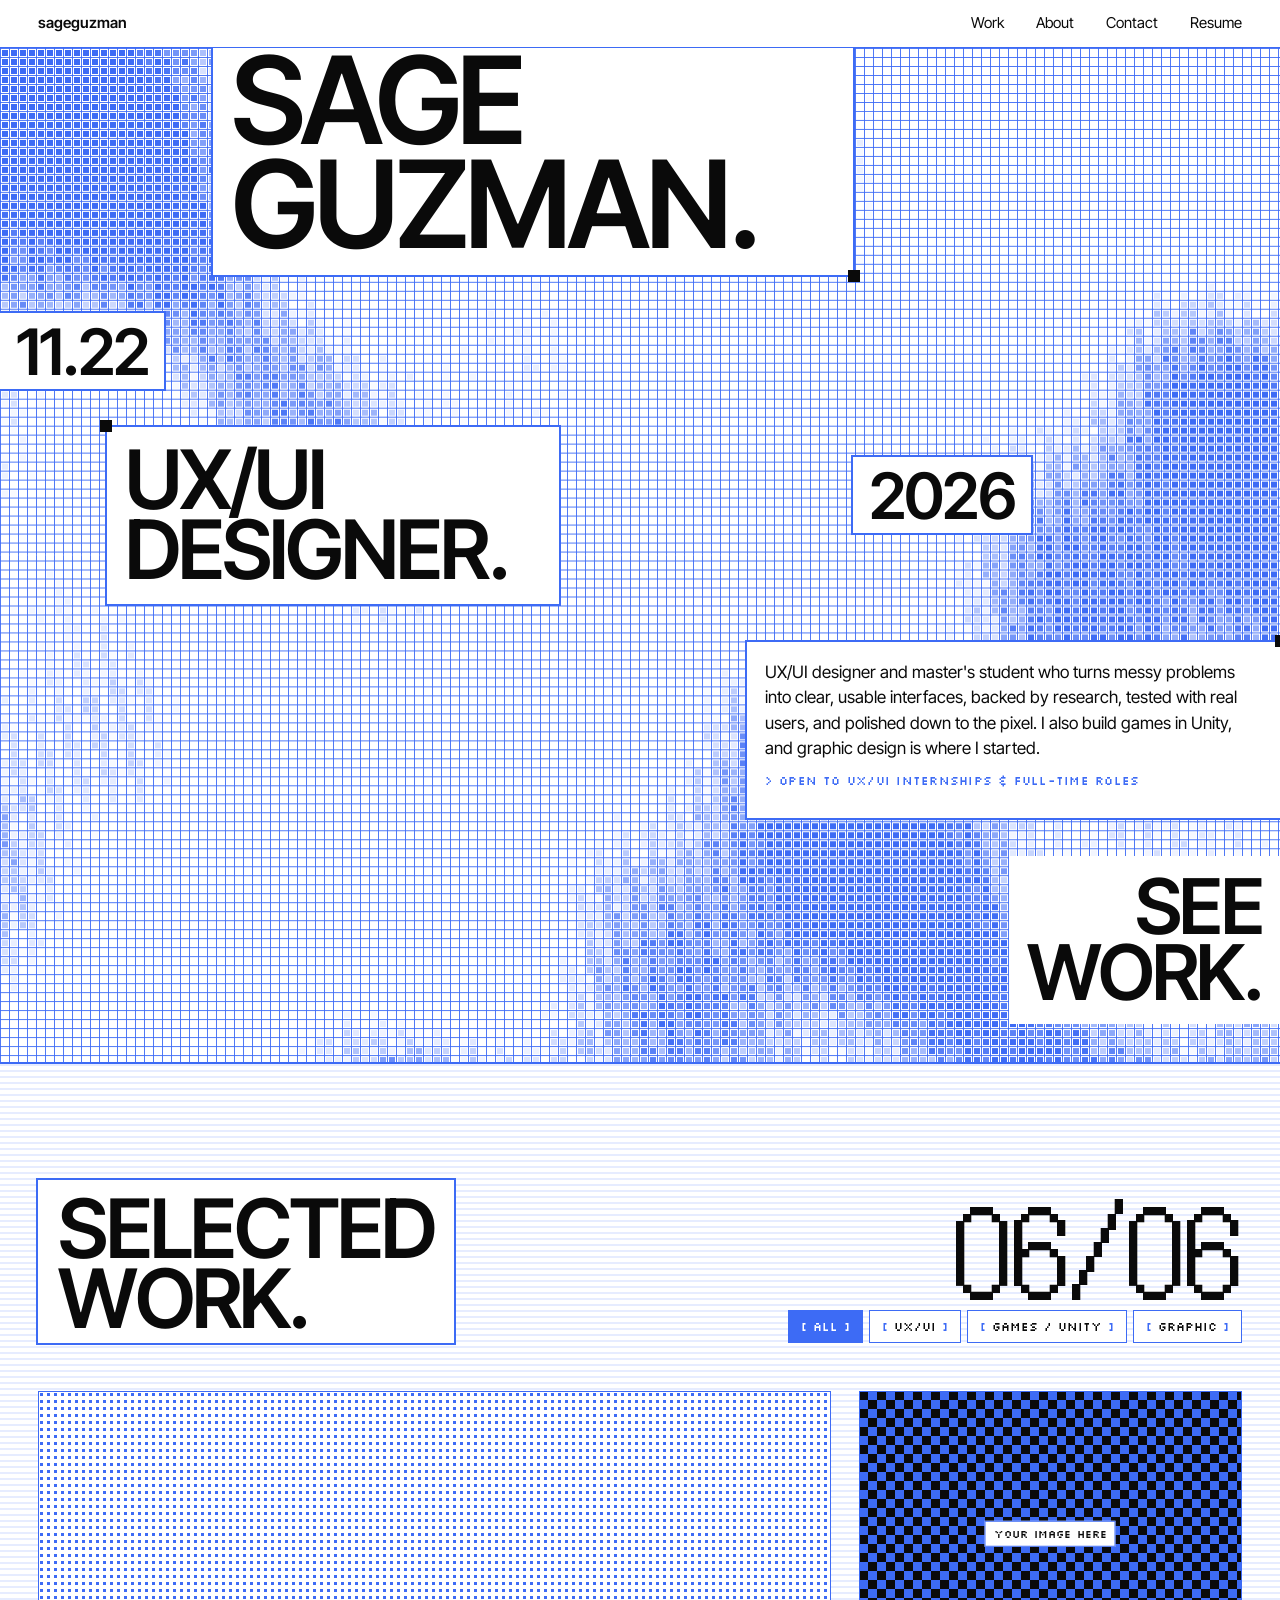
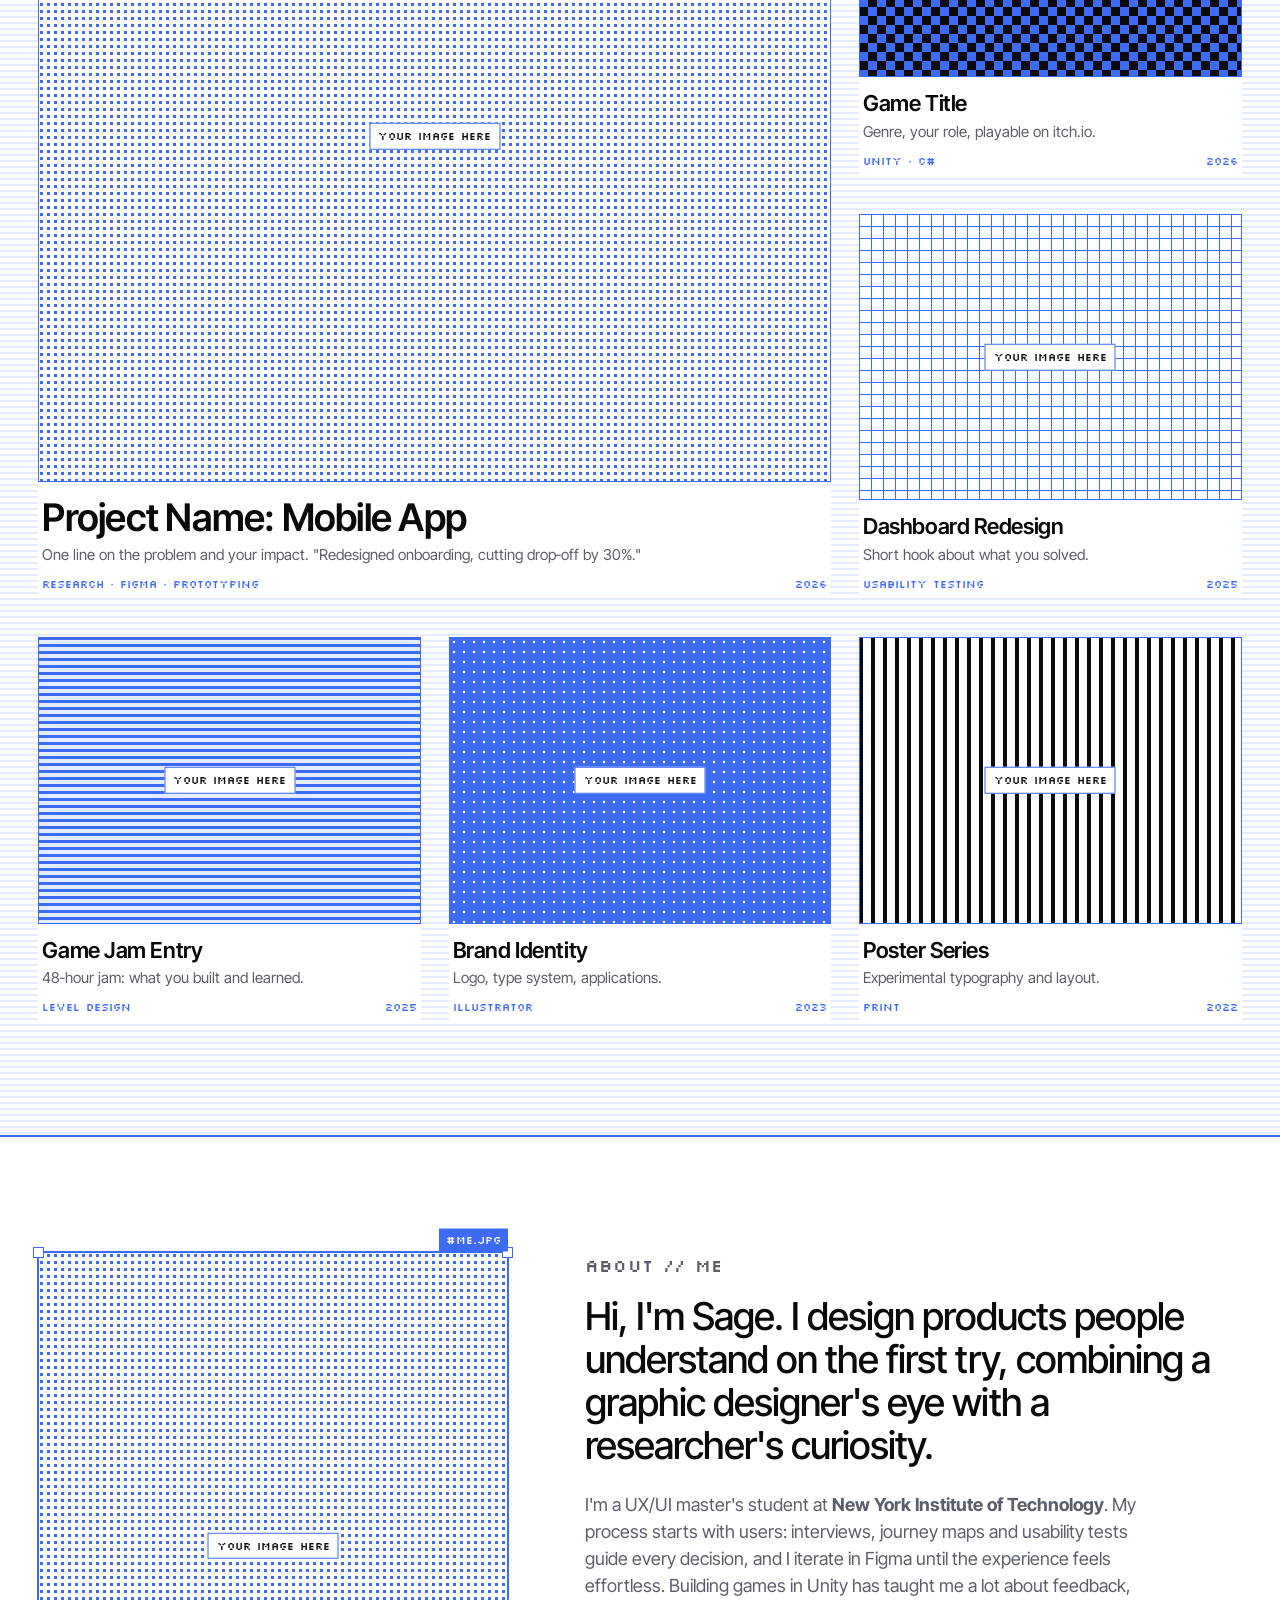
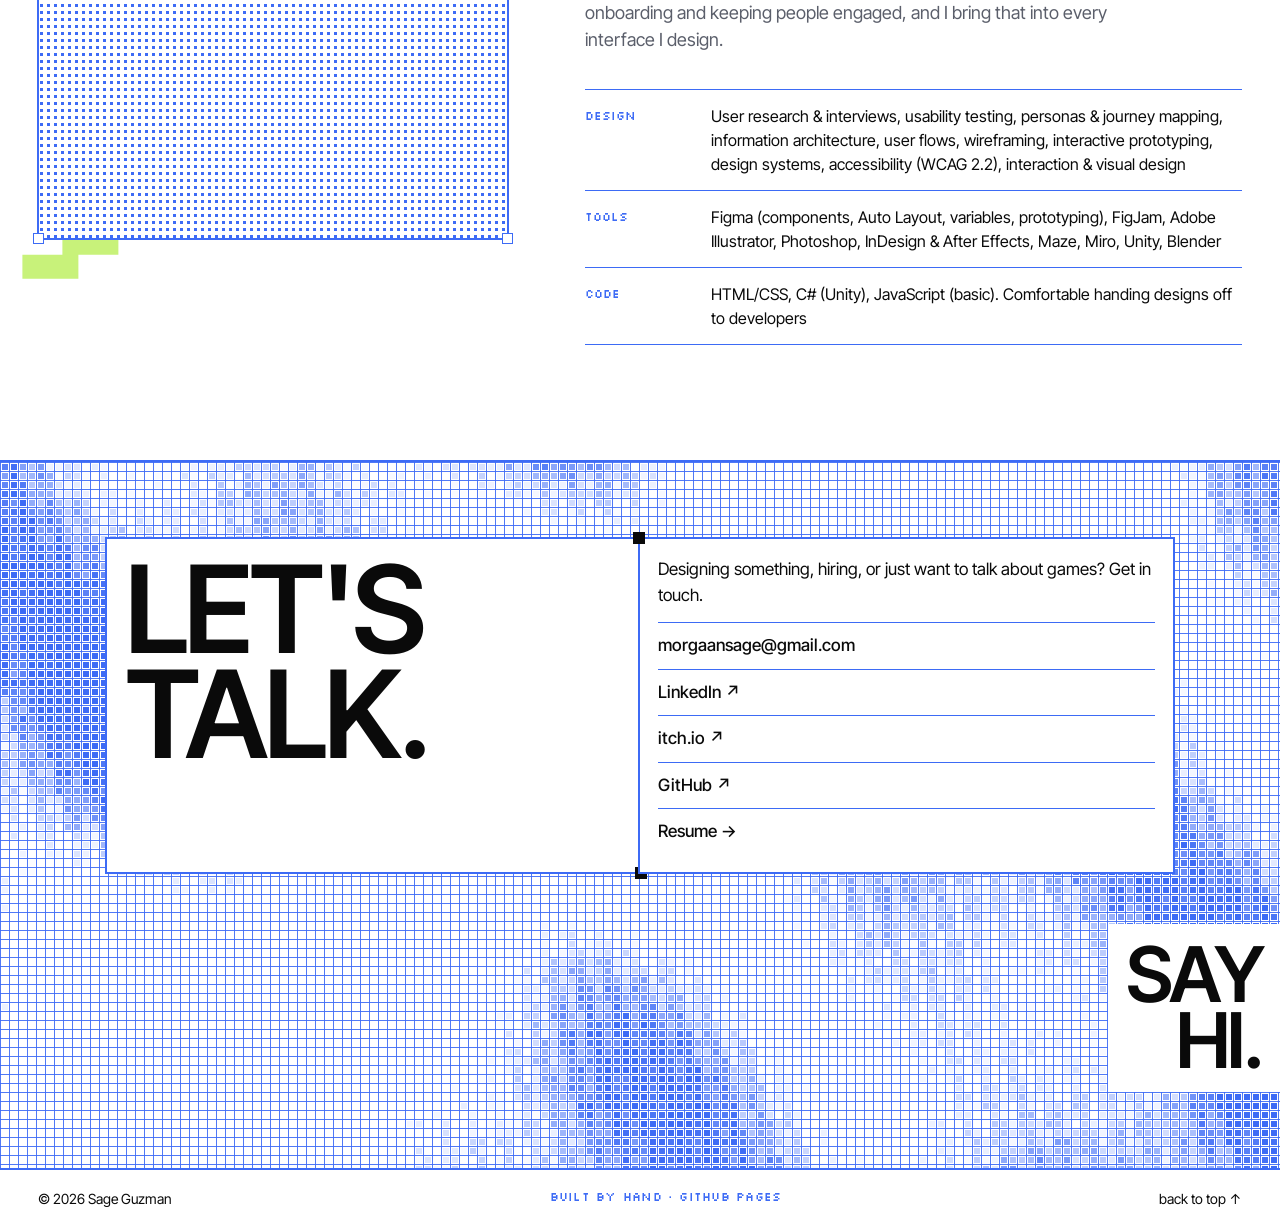
==== index.html @ b992dea1 "Update index.html" ====
<!DOCTYPE html>
<html lang="en">
<head>
  <meta charset="UTF-8" />
  <meta name="viewport" content="width=device-width, initial-scale=1.0" />
  <title>Sage Guzman — UX/UI Designer</title>
  <meta name="description" content="Portfolio of Sage Guzman, UX/UI designer: case studies, Unity games, and graphic design." />
  <link rel="preconnect" href="https://fonts.googleapis.com" />
  <link rel="preconnect" href="https://fonts.gstatic.com" crossorigin />
  <link href="https://fonts.googleapis.com/css2?family=Inter+Tight:wght@400;500;600;700&family=Silkscreen&family=DotGothic16&display=swap" rel="stylesheet" />
  <link rel="stylesheet" href="css/style.css" />
</head>
<body>
  <a class="skip" href="#work">Skip to work</a>

  <!-- ========== HEADER ========== -->
  <header class="top">
    <a class="top__name" href="#">sageguzman</a>
    <nav class="top__nav" aria-label="Main">
      <a href="#work">Work</a>
      <a href="#about">About</a>
      <a href="#contact">Contact</a>
      <a href="resume.html">Resume</a>
    </nav>
  </header>

  <main>
    <!-- ========== HERO: pixel field with cut-out blocks ========== -->
    <section class="hero field" data-field aria-label="Introduction">
      <span class="stairs" aria-hidden="true"></span>
      <div class="block block--name corner-br">
        <h1 class="giant">SAGE<br />GUZMAN.</h1>
      </div>

      <p class="block block--label">11.22</p>

      <div class="block block--role corner-tl">
        <p class="giant giant--sm">UX/UI<br />DESIGNER.</p>
      </div>

      <p class="block block--year">2026</p>

      <div class="block block--intro corner-tr">
        <p>UX/UI designer and master's student who turns messy problems into clear, usable interfaces, backed by research, tested with real users, and polished down to the pixel. I also build games in Unity, and graphic design is where I started.</p>
        <p class="pixel tick">&gt; open to UX/UI internships &amp; full-time roles</p>
      </div>

      <a class="block block--cta" href="#work">SEE<br />WORK.</a>
    </section>

    <!-- ========== WORK ========== -->
    <section id="work" class="work scan">
      <span class="stairs" aria-hidden="true"></span>
      <div class="wrap">
        <div class="head">
          <h2 class="giant giant--sm">SELECTED<br />WORK.</h2>
          <div class="head__side">
            <p class="pixel-num" aria-live="polite"><span id="count">06</span><span class="pixel-num__total" id="total">/06</span></p>
            <div class="filters" role="toolbar" aria-label="Filter projects">
              <button class="filter is-active" data-filter="all" aria-pressed="true">All</button>
              <button class="filter" data-filter="ux" aria-pressed="false">UX/UI</button>
              <button class="filter" data-filter="games" aria-pressed="false">Games / Unity</button>
              <button class="filter" data-filter="graphic" aria-pressed="false">Graphic</button>
            </div>
          </div>
        </div>

        <ul class="grid" id="grid">
          <!-- ===== COPY ONE <li> PER PROJECT =====
               data-cat: ux | games | graphic
               To use your image, replace the <div class="ph ..."> with:
               <img src="assets/your-image.jpg" alt="Short description">
          -->
          <li class="card card--big" data-cat="ux">
            <a href="projects/case-study.html">
              <div class="sel"><span class="sel__tag">#UX.01</span><div class="ph ph--dither"></div></div>
              <div class="card__txt">
                <h3>Project Name: Mobile App</h3>
                <p>One line on the problem and your impact. "Redesigned onboarding, cutting drop‑off by 30%."</p>
                <p class="meta"><span>Research · Figma · Prototyping</span><span>2026</span></p>
              </div>
            </a>
          </li>

          <li class="card" data-cat="games">
            <a href="projects/case-study.html">
              <div class="sel"><span class="sel__tag">#GAME.02</span><div class="ph ph--checker"></div></div>
              <div class="card__txt">
                <h3>Game Title</h3>
                <p>Genre, your role, playable on itch.io.</p>
                <p class="meta"><span>Unity · C#</span><span>2026</span></p>
              </div>
            </a>
          </li>

          <li class="card" data-cat="ux">
            <a href="projects/case-study.html">
              <div class="sel"><span class="sel__tag">#UX.03</span><div class="ph ph--grid"></div></div>
              <div class="card__txt">
                <h3>Dashboard Redesign</h3>
                <p>Short hook about what you solved.</p>
                <p class="meta"><span>Usability testing</span><span>2025</span></p>
              </div>
            </a>
          </li>

          <li class="card" data-cat="games">
            <a href="projects/case-study.html">
              <div class="sel"><span class="sel__tag">#GAME.04</span><div class="ph ph--scan"></div></div>
              <div class="card__txt">
                <h3>Game Jam Entry</h3>
                <p>48‑hour jam: what you built and learned.</p>
                <p class="meta"><span>Level design</span><span>2025</span></p>
              </div>
            </a>
          </li>

          <li class="card" data-cat="graphic">
            <a href="projects/case-study.html">
              <div class="sel"><span class="sel__tag">#GFX.05</span><div class="ph ph--dots"></div></div>
              <div class="card__txt">
                <h3>Brand Identity</h3>
                <p>Logo, type system, applications.</p>
                <p class="meta"><span>Illustrator</span><span>2023</span></p>
              </div>
            </a>
          </li>

          <li class="card" data-cat="graphic">
            <a href="projects/case-study.html">
              <div class="sel"><span class="sel__tag">#GFX.06</span><div class="ph ph--stripes"></div></div>
              <div class="card__txt">
                <h3>Poster Series</h3>
                <p>Experimental typography and layout.</p>
                <p class="meta"><span>Print</span><span>2022</span></p>
              </div>
            </a>
          </li>
        </ul>
      </div>
    </section>

    <!-- ========== ABOUT ========== -->
    <section id="about" class="about">
      <div class="wrap about__grid">
        <div class="about__photo">
          <div class="sel sel--on"><span class="sel__tag">#ME.jpg</span>
            <!-- Replace with: <img src="assets/me.jpg" alt="Sage Guzman"> -->
            <div class="ph ph--dither ph--tall"></div>
          </div>
          <span class="stairs" aria-hidden="true"></span>
        </div>

        <div class="about__txt">
          <p class="pixel tick">ABOUT // ME</p>
          <h2 class="lead">Hi, I'm Sage. I design products people understand on the first try, combining a graphic designer's eye with a researcher's curiosity.</h2>
          <p>I'm a UX/UI master's student at <strong>New York Institute of Technology</strong>. My process starts with users: interviews, journey maps and usability tests guide every decision, and I iterate in Figma until the experience feels effortless. Building games in Unity has taught me a lot about feedback, onboarding and keeping people engaged, and I bring that into every interface I design.</p>

          <dl class="skills">
            <div><dt>Design</dt><dd>User research &amp; interviews, usability testing, personas &amp; journey mapping, information architecture, user flows, wireframing, interactive prototyping, design systems, accessibility (WCAG 2.2), interaction &amp; visual design</dd></div>
            <div><dt>Tools</dt><dd>Figma (components, Auto Layout, variables, prototyping), FigJam, Adobe Illustrator, Photoshop, InDesign &amp; After Effects, Maze, Miro, Unity, Blender</dd></div>
            <div><dt>Code</dt><dd>HTML/CSS, C# (Unity), JavaScript (basic). Comfortable handing designs off to developers</dd></div>
          </dl>
        </div>
      </div>
    </section>

    <!-- ========== CONTACT ========== -->
    <section id="contact" class="contact field" data-field>
      <span class="stairs stairs--flipdown" aria-hidden="true"></span>
      <div class="block block--contact corner-br">
        <h2 class="giant">LET'S<br />TALK.</h2>
      </div>
      <div class="block block--links corner-tl">
        <p>Designing something, hiring, or just want to talk about games? Get in touch.</p>
        <ul>
          <li><a href="mailto:morgaansage@gmail.com">morgaansage@gmail.com</a></li>
          <li><a href="https://www.linkedin.com/in/morgan-sage-guzman" target="_blank" rel="noopener">LinkedIn ↗</a></li>
          <li><a href="https://sguzma08-bit.itch.io/" target="_blank" rel="noopener">itch.io ↗</a></li>
          <li><a href="https://github.com/morgaansage-hub/morgaansage.github.io-" target="_blank" rel="noopener">GitHub ↗</a></li>
          <li><a href="resume.html">Resume →</a></li>
        </ul>
      </div>
      <p class="block block--even" aria-hidden="true">SAY<br />HI.</p>
    </section>
  </main>

  <footer class="foot">
    <span>© 2026 Sage Guzman</span>
    <span class="pixel">built by hand · github pages</span>
    <a href="#">back to top ↑</a>
  </footer>

  <script src="js/main.js"></script>
</body>
</html>
---- css/style.css ----
/* =========================================================
   Portfolio — Swiss grid × pixel-tech
   Change colors here to re-theme everything.
   ========================================================= */
:root {
  --blue: #3d6bf5;        /* main accent (grid, tags) */
  --blue-soft: #e6ecff;   /* scanline tint */
  --lime: #c8f27a;        /* tiny pop accent; set to var(--blue) to remove */
  --ink: #0a0a0a;
  --paper: #ffffff;
  --muted: #5b5f6b;

  --sans: "Inter Tight", "Helvetica Neue", Arial, sans-serif;
  --pixel: "Silkscreen", monospace;
  --dot: "DotGothic16", monospace;

  --pad: clamp(16px, 3vw, 40px);
}

* { box-sizing: border-box; }
html { scroll-behavior: smooth; }
body { margin: 0; font-family: var(--sans); color: var(--ink); background: var(--paper); line-height: 1.5; }
img { display: block; width: 100%; height: 100%; object-fit: cover; }
a { color: inherit; }
.skip { position: absolute; left: -999px; }
.skip:focus { left: 12px; top: 12px; z-index: 99; background: #fff; padding: 8px; }
:focus-visible { outline: 3px solid var(--blue); outline-offset: 3px; }
.wrap { max-width: 1320px; margin: 0 auto; padding: 0 var(--pad); }
.pixel { font-family: var(--pixel); font-size: 12px; letter-spacing: .02em; color: var(--blue); }

/* ---------- Big type ---------- */
.giant {
  margin: 0;
  font-weight: 600;
  font-size: clamp(56px, 9.5vw, 148px);
  line-height: .86;
  letter-spacing: -.035em;
}
.giant--sm { font-size: clamp(44px, 6.4vw, 100px); }

/* ---------- Header ---------- */
.top {
  position: sticky; top: 0; z-index: 50;
  display: flex; justify-content: space-between; align-items: center;
  padding: 12px var(--pad);
  background: rgba(255,255,255,.92); backdrop-filter: blur(6px);
  border-bottom: 1px solid var(--blue);
  font-size: 15px;
}
.top__name { text-decoration: none; font-weight: 600; }
.top__nav { display: flex; gap: clamp(12px, 2.5vw, 32px); }
.top__nav a { text-decoration: none; }
.top__nav a:hover { color: var(--blue); }

/* =========================================================
   PIXEL FIELD (canvas drawn by js/main.js) + white blocks
   ========================================================= */
.field {
  position: relative; overflow: hidden;
  /* fallback grid if JS is off */
  background-image:
    linear-gradient(var(--blue) 1px, transparent 1px),
    linear-gradient(90deg, var(--blue) 1px, transparent 1px);
  background-size: 9px 9px;
  background-color: #fff;
}
.field > canvas { position: absolute; inset: 0; width: 100%; height: 100%; z-index: 0; }
.field.has-canvas { background-image: none; }

.block {
  position: relative; z-index: 1; margin: 0;
  background: #fff;
  outline: 2px solid var(--blue);
  padding: clamp(10px, 1.4vw, 18px);
}
/* little black squares on block corners */
.corner-br::after, .corner-tl::after, .corner-tr::after {
  content: ""; position: absolute; width: 12px; height: 12px; background: var(--ink);
}
.corner-br::after { right: -7px; bottom: -7px; }
.corner-tl::after { left: -7px; top: -7px; }
.corner-tr::after { right: -7px; top: -7px; }

/* Hero layout: 12-col grid of cut-outs */
.hero {
  min-height: calc(100vh - 48px);
  display: grid;
  grid-template-columns: repeat(12, 1fr);
  grid-template-rows: auto auto auto auto auto;
  gap: clamp(20px, 3vw, 44px) 0;
  padding: 0 0 var(--pad);
  align-content: start;
}
.block--name  { grid-column: 3 / 9;  grid-row: 1; padding-top: 0; outline-offset: 0; }
.block--label, .block--year {
  font-family: var(--sans); font-weight: 600; letter-spacing: -.03em; line-height: .9;
  font-size: clamp(40px, 5vw, 80px); padding: 10px 16px 8px; width: max-content;
}
.block--label { grid-column: 1 / 4;  grid-row: 2; align-self: end; }
.block--role  { grid-column: 2 / 8;  grid-row: 3; justify-self: start; padding-right: clamp(20px, 4vw, 60px); }
.block--year  { grid-column: 9 / 12; grid-row: 3; align-self: start; justify-self: start; margin-top: 30px; }
.block--intro { grid-column: 8 / 13; grid-row: 4; font-size: 17px; }
.block--intro p { margin: 0 0 10px; }
.block--cta {
  grid-column: 9 / 13; grid-row: 5; justify-self: end;
  font-weight: 600; font-size: clamp(44px, 6vw, 96px); line-height: .86; letter-spacing: -.035em;
  text-decoration: none; text-align: right; outline: none; background: #fff;
}
.block--cta:hover { color: var(--blue); }

/* =========================================================
   WORK (scanline background)
   ========================================================= */
.scan {
  background:
    repeating-linear-gradient(180deg, var(--blue-soft) 0 2px, #fff 2px 6px);
}
.work { padding: clamp(60px, 9vw, 120px) 0; border-top: 2px solid var(--blue); }
.head { display: flex; justify-content: space-between; align-items: flex-end; gap: 32px; margin-bottom: 48px; flex-wrap: wrap; }
.head .giant { background: #fff; padding: 14px 20px 8px; outline: 2px solid var(--blue); }
.head__side { display: flex; flex-direction: column; align-items: flex-end; gap: 16px; }
.pixel-num { font-family: var(--dot); font-size: clamp(60px, 9vw, 130px); line-height: .8; margin: 0; color: var(--ink); }

.filters { display: flex; flex-wrap: wrap; gap: 6px; justify-content: flex-end; }
.filter {
  font-family: var(--pixel); font-size: 12px; cursor: pointer;
  padding: 8px 12px; background: #fff; color: var(--ink);
  border: 1px solid var(--blue);
}
.filter::before { content: "[ "; color: var(--blue); }
.filter::after  { content: " ]"; color: var(--blue); }
.filter:hover { background: var(--blue-soft); }
.filter.is-active { background: var(--blue); color: #fff; }
.filter.is-active::before, .filter.is-active::after { color: #fff; }

/* Project grid */
.grid { list-style: none; margin: 0; padding: 0; display: grid; grid-template-columns: repeat(3, 1fr); gap: 40px 28px; }
.card a { display: block; text-decoration: none; }
.card--big { grid-column: span 2; grid-row: span 2; }
.card.is-hidden { display: none; }
.grid.is-filtered .card--big { grid-column: auto; grid-row: auto; }
.card__txt { background: #fff; padding: 14px 4px 4px; }
.card h3 { margin: 0 0 4px; font-size: 22px; font-weight: 600; letter-spacing: -.02em; line-height: 1.15; }
.card--big h3 { font-size: clamp(26px, 3vw, 38px); }
.grid.is-filtered .card--big h3 { font-size: 22px; }
.card p { margin: 0; color: var(--muted); font-size: 15px; }
.meta { display: flex; justify-content: space-between; gap: 8px; margin-top: 10px !important; font-family: var(--pixel); font-size: 11px !important; color: var(--blue) !important; }

/* ---------- Figma-style selection frame ---------- */
.sel { position: relative; aspect-ratio: 4 / 3; outline: 1px solid transparent; transition: outline-color .15s; }
.card--big .sel { aspect-ratio: auto; height: calc(100% - 0px); min-height: 420px; }
.grid.is-filtered .card--big .sel { aspect-ratio: 4/3; min-height: 0; height: auto; flex: none; }
.card--big a { height: 100%; display: flex; flex-direction: column; }
.card--big .sel { flex: 1; }
.sel > .ph, .sel > img { position: absolute; inset: 0; }
.sel::before, .sel::after, .sel > .ph::before, .sel > .ph::after {
  content: ""; position: absolute; width: 9px; height: 9px; background: #fff;
  border: 1.5px solid var(--blue); z-index: 2; opacity: 0; transition: opacity .15s;
}
.sel::before { left: -5px; top: -5px; }
.sel::after  { right: -5px; top: -5px; }
.sel > .ph::before { left: -5px; bottom: -5px; }
.sel > .ph::after  { right: -5px; bottom: -5px; }
.sel__tag {
  position: absolute; z-index: 3; right: 0; top: -1px; transform: translateY(-100%);
  font-family: var(--pixel); font-size: 11px; color: #fff; background: var(--blue);
  padding: 3px 7px; opacity: 0; transition: opacity .15s;
}
.card a:hover .sel, .card a:focus-visible .sel, .sel--on { outline-color: var(--blue); }
.card a:hover .sel::before, .card a:hover .sel::after,
.card a:hover .ph::before, .card a:hover .ph::after, .card a:hover .sel__tag,
.card a:focus-visible .sel__tag,
.sel--on::before, .sel--on::after, .sel--on .ph::before, .sel--on .ph::after, .sel--on .sel__tag { opacity: 1; }
.card a:hover h3 { color: var(--blue); }

/* ---------- Placeholders (delete once you add images) ---------- */
.ph { box-shadow: inset 0 0 0 1px var(--blue); background: var(--blue-soft); }
.ph--dither { background-color: #fff; background-image: radial-gradient(var(--blue) 1.6px, transparent 1.8px); background-size: 7px 7px; }
.ph--checker { background-color: var(--ink); background-image: conic-gradient(var(--blue) 25%, transparent 0 50%, var(--blue) 0 75%, transparent 0); background-size: 18px 18px; }
.ph--grid { background-color: #fff; background-image: linear-gradient(var(--blue) 1px, transparent 1px), linear-gradient(90deg, var(--blue) 1px, transparent 1px); background-size: 12px 12px; }
.ph--scan { background: repeating-linear-gradient(180deg, var(--blue) 0 3px, var(--blue-soft) 3px 7px); }
.ph--dots { background-color: var(--blue); background-image: radial-gradient(#fff 1.4px, transparent 1.6px); background-size: 10px 10px; }
.ph--stripes { background: repeating-linear-gradient(90deg, var(--ink) 0 4px, #fff 4px 12px); }
/* "your image here" sticker, added by main.js to every placeholder */
.sel-label {
  position: absolute; left: 50%; top: 50%; transform: translate(-50%, -50%); z-index: 1;
  font-family: var(--pixel); font-size: 11px; background: #fff; color: var(--ink);
  border: 1px solid var(--blue); padding: 4px 8px; white-space: nowrap;
}

/* =========================================================
   ABOUT
   ========================================================= */
.about { padding: clamp(60px, 9vw, 120px) 0; border-top: 2px solid var(--blue); }
.about__grid { display: grid; grid-template-columns: 5fr 7fr; gap: clamp(32px, 6vw, 96px); align-items: start; }
.about__photo { position: relative; padding: 0 0 40px 0; }
.about__photo .sel { aspect-ratio: 4 / 5; }
.stairs {
  position: absolute; left: -16px; bottom: 0; width: 160px; height: 96px; background: var(--lime);
  clip-path: polygon(0 100%, 0 75%, 25% 75%, 25% 50%, 50% 50%, 50% 25%, 75% 25%, 75% 0, 100% 0, 100% 25%, 85% 25%, 85% 50%, 60% 50%, 60% 75%, 35% 75%, 35% 100%);
  z-index: -1;
}
.about__txt .pixel { margin: 0 0 16px; }
.lead { font-size: clamp(26px, 3vw, 40px); font-weight: 500; line-height: 1.12; letter-spacing: -.025em; margin: 0 0 24px; }
.about__txt > p { font-size: 18px; max-width: 58ch; color: var(--muted); }
.skills { margin: 36px 0 0; }
.skills div { display: grid; grid-template-columns: 110px 1fr; gap: 16px; padding: 14px 0; border-top: 1px solid var(--blue); }
.skills div:last-child { border-bottom: 1px solid var(--blue); }
.skills dt { font-family: var(--pixel); font-size: 12px; color: var(--blue); padding-top: 3px; }
.skills dd { margin: 0; }

/* =========================================================
   CONTACT
   ========================================================= */
.contact {
  display: grid; grid-template-columns: repeat(12, 1fr);
  gap: clamp(24px, 4vw, 56px) 0; padding: clamp(40px, 6vw, 80px) 0;
  border-top: 2px solid var(--blue);
}
.block--contact { grid-column: 2 / 7; }
.block--links { grid-column: 7 / 12; align-self: end; font-size: 17px; }
.block--links p { margin: 0 0 14px; }
.block--links ul { list-style: none; margin: 0; padding: 0; }
.block--links a {
  display: flex; justify-content: space-between; padding: 10px 0; text-decoration: none;
  border-top: 1px solid var(--blue); font-weight: 500;
}
.block--links a:hover { color: var(--blue); padding-left: 6px; transition: padding .15s; }
.block--even {
  grid-column: 9 / 13; justify-self: end; outline: none;
  font-weight: 600; font-size: clamp(44px, 6vw, 96px); line-height: .86; letter-spacing: -.035em; text-align: right;
}

.foot {
  display: flex; justify-content: space-between; gap: 12px; flex-wrap: wrap;
  padding: 18px var(--pad); font-size: 14px; border-top: 2px solid var(--blue);
}
.foot a { text-decoration: none; }

/* =========================================================
   RESPONSIVE
   ========================================================= */
@media (max-width: 900px) {
  .grid { grid-template-columns: repeat(2, 1fr); }
  .about__grid { grid-template-columns: 1fr; }
  .about__photo { max-width: 380px; }
}
@media (max-width: 700px) {
  .hero, .contact { grid-template-columns: 1fr 1fr 1fr 1fr; grid-template-rows: none; min-height: 0; padding-bottom: 32px; }
  .block--name  { grid-column: 1 / 4; grid-row: auto; }
  .block--label { grid-column: 4 / 5; grid-row: auto; align-self: start; justify-self: end; font-size: 26px; }
  .block--role  { grid-column: 1 / 5; grid-row: auto; justify-self: end; }
  .block--year  { display: none; }
  .block--intro { grid-column: 1 / 5; grid-row: auto; margin: 0 16px; }
  .block--cta   { grid-column: 2 / 5; grid-row: auto; }
  .block--contact { grid-column: 1 / 4; }
  .block--links { grid-column: 1 / 5; margin: 0 16px; }
  .block--even { grid-column: 2 / 5; }
  .grid { grid-template-columns: 1fr; }
  .card--big { grid-column: auto; grid-row: auto; }
  .card--big .sel { min-height: 0; aspect-ratio: 4/3; height: auto; flex: none; }
  .head__side { align-items: flex-start; }
  .filters { justify-content: flex-start; }
}
@media (prefers-reduced-motion: reduce) {
  *, *::before, *::after { transition: none !important; animation: none !important; }
  html { scroll-behavior: auto; }
}

/* =========================================================
   CASE STUDY PAGE
   ========================================================= */
.cs-hero { display: grid; grid-template-columns: repeat(12, 1fr); gap: 32px 0; padding: 0 0 48px; border-bottom: 2px solid var(--blue); }
.cs-hero .block--back { grid-column: 1 / 4; justify-self: start; font-family: var(--pixel); font-size: 12px; text-decoration: none; margin-top: 24px; margin-left: var(--pad); }
.cs-hero .block--title { grid-column: 2 / 10; }
.cs-hero .block--sum { grid-column: 6 / 13; font-size: 19px; }
.cs-hero .block--sum p { margin: 0 0 18px; }
.facts { display: grid; grid-template-columns: repeat(4, 1fr); gap: 16px; margin: 0; }
.facts dt { font-family: var(--pixel); font-size: 11px; color: var(--blue); }
.facts dd { margin: 4px 0 0; font-size: 15px; }
.cs { padding: clamp(48px, 7vw, 96px) 0; }
.cs .sel--hero { aspect-ratio: 16 / 9; margin-bottom: 80px; }
.step { display: grid; grid-template-columns: 1fr 2fr; gap: clamp(24px, 5vw, 80px); padding: 48px 0; border-top: 1px solid var(--blue); }
.step__num { font-family: var(--dot); font-size: clamp(56px, 7vw, 100px); line-height: .8; margin: 0; }
.step__num small { display: block; font-family: var(--pixel); font-size: 12px; color: var(--blue); margin-top: 14px; }
.step h2 { font-size: clamp(28px, 3vw, 40px); font-weight: 600; letter-spacing: -.025em; line-height: 1.1; margin: 0 0 14px; }
.step p { font-size: 18px; color: var(--muted); max-width: 62ch; margin: 0 0 14px; }
.pair { display: grid; grid-template-columns: 1fr 1fr; gap: 24px; margin-top: 28px; }
.embed { aspect-ratio: 16/9; margin-top: 28px; background: var(--ink); color: #fff; display: grid; place-items: center; font-family: var(--pixel); font-size: 12px; border: 0; width: 100%; }
.stat { display: inline-block; margin-top: 12px; padding: 16px 20px; outline: 2px solid var(--blue); position: relative; }
.stat strong { display: block; font-family: var(--dot); font-size: 56px; line-height: 1; color: var(--blue); font-weight: 400; }
.nextnav { display: flex; justify-content: space-between; gap: 16px; padding-top: 48px; border-top: 2px solid var(--blue); }
.nextnav a { text-decoration: none; font-weight: 600; font-size: clamp(28px, 4vw, 56px); letter-spacing: -.03em; line-height: 1; }
.nextnav a:hover { color: var(--blue); }
@media (max-width: 700px) {
  .cs-hero { grid-template-columns: 1fr; }
  .cs-hero > * { grid-column: 1 !important; margin: 0 16px; }
  .facts { grid-template-columns: 1fr 1fr; }
  .step { grid-template-columns: 1fr; }
  .pair { grid-template-columns: 1fr; }
}
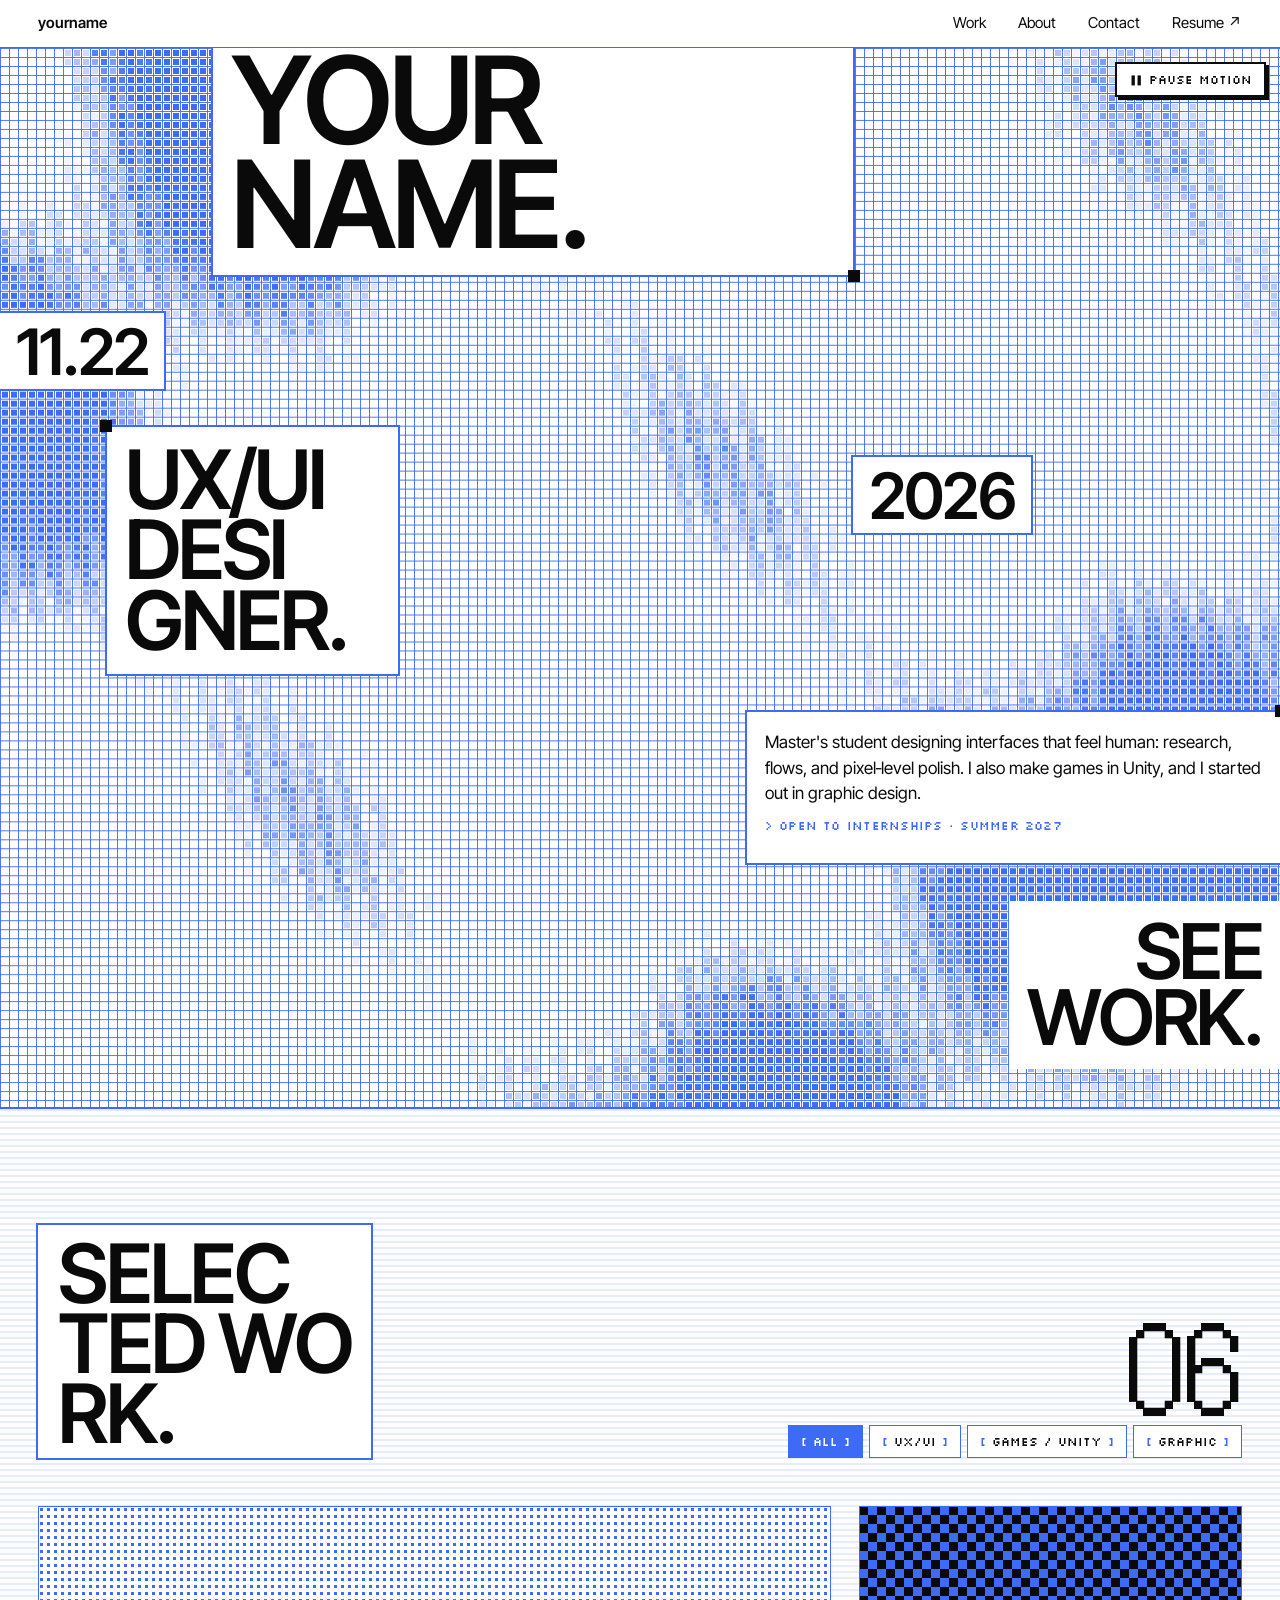
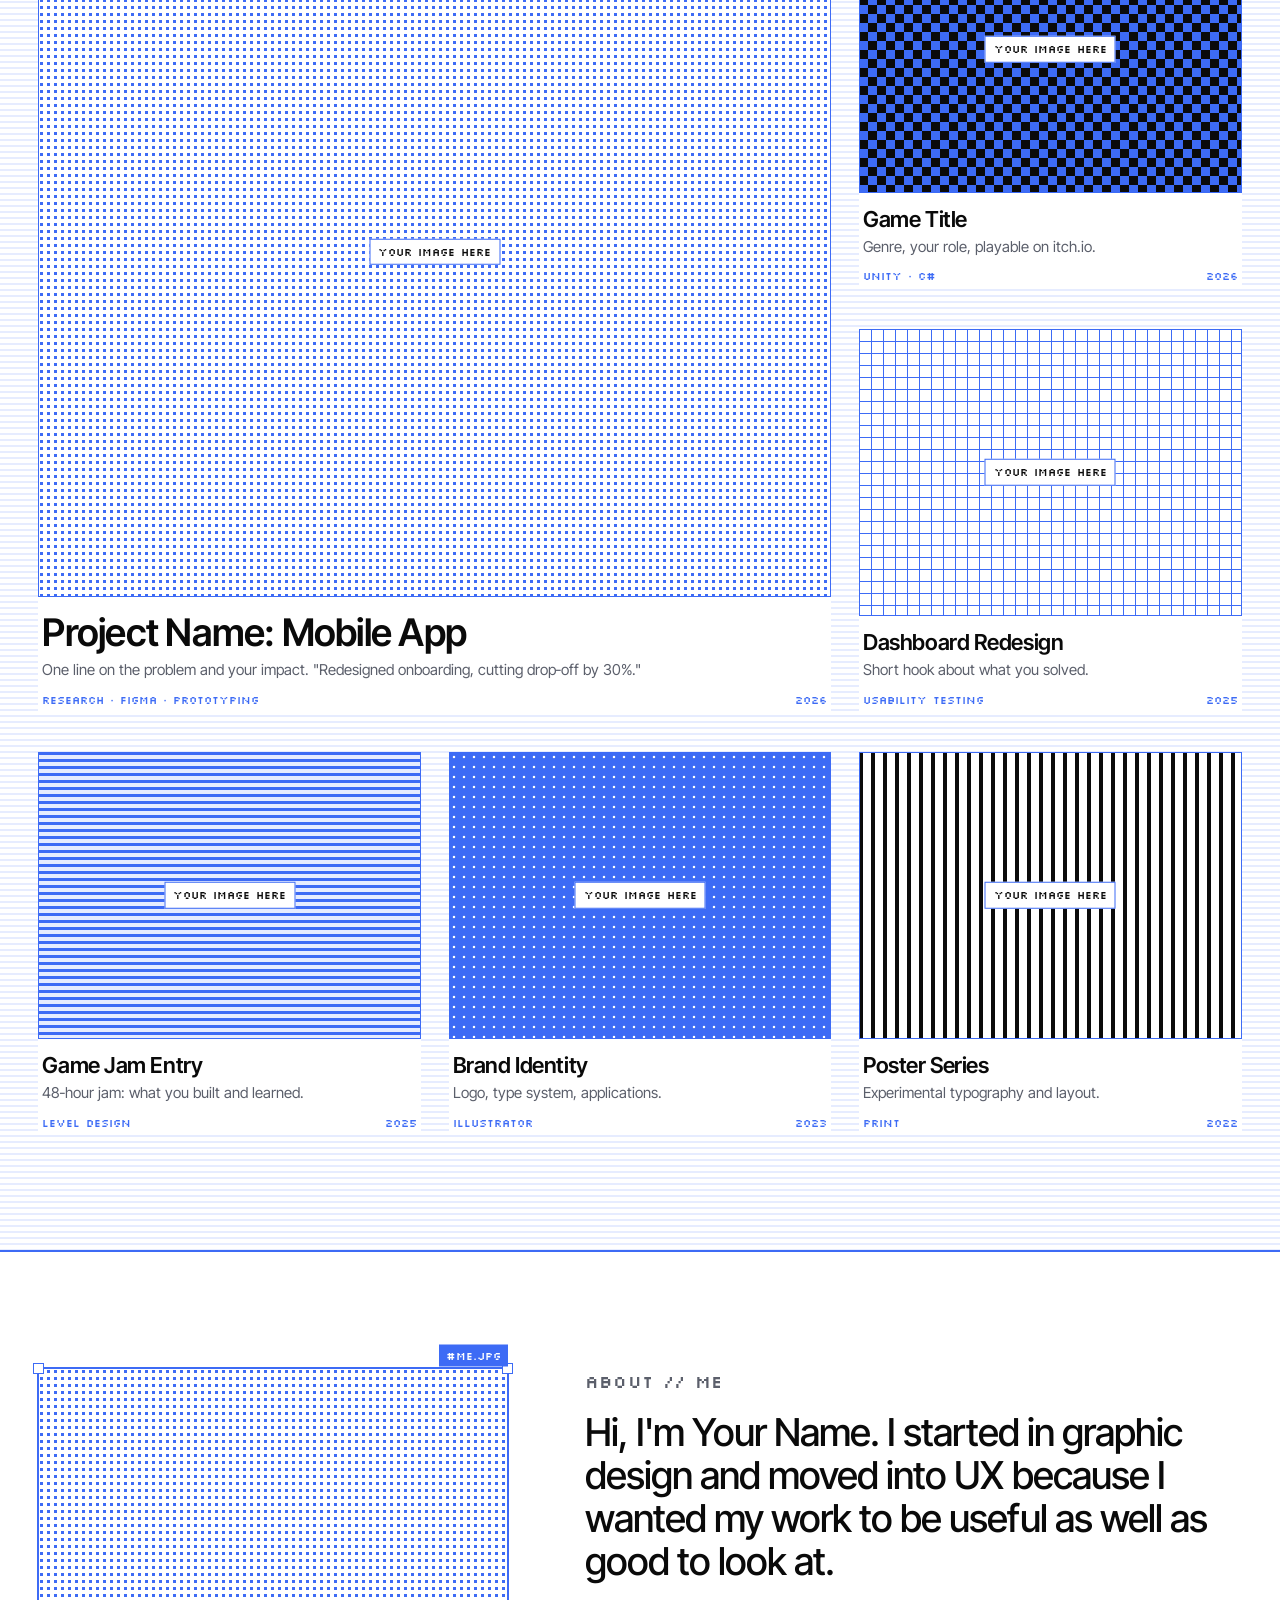
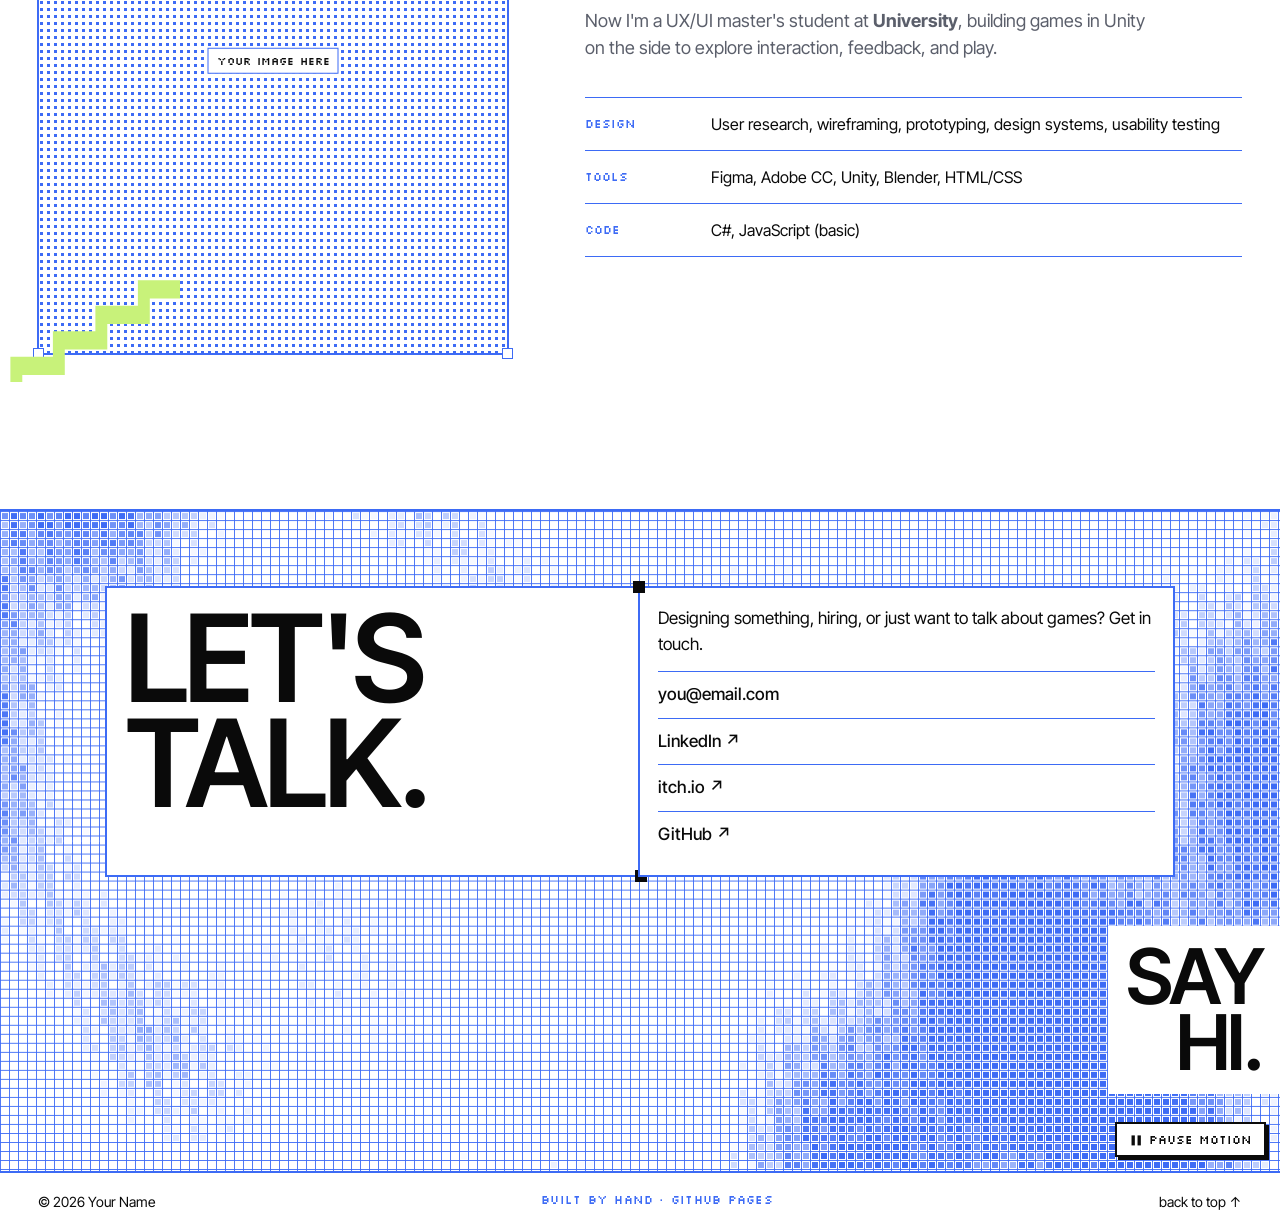
==== commit 102b872f: "Add files via upload" ====
--- a/index.html
+++ b/index.html
@@ -3,8 +3,8 @@
 <head>
   <meta charset="UTF-8" />
   <meta name="viewport" content="width=device-width, initial-scale=1.0" />
-  <title>Sage Guzman — UX/UI Designer</title>
-  <meta name="description" content="Portfolio of Sage Guzman, UX/UI designer: case studies, Unity games, and graphic design." />
+  <title>Your Name — UX/UI Designer</title>
+  <meta name="description" content="Portfolio of Your Name: UX/UI design, Unity games, and graphic design." />
   <link rel="preconnect" href="https://fonts.googleapis.com" />
   <link rel="preconnect" href="https://fonts.gstatic.com" crossorigin />
   <link href="https://fonts.googleapis.com/css2?family=Inter+Tight:wght@400;500;600;700&family=Silkscreen&family=DotGothic16&display=swap" rel="stylesheet" />
@@ -15,34 +15,34 @@
 
   <!-- ========== HEADER ========== -->
   <header class="top">
-    <a class="top__name" href="#">sageguzman</a>
+    <a class="top__name" href="#">yourname</a>
     <nav class="top__nav" aria-label="Main">
       <a href="#work">Work</a>
       <a href="#about">About</a>
       <a href="#contact">Contact</a>
-      <a href="resume.html">Resume</a>
+      <a href="assets/resume.pdf" target="_blank" rel="noopener">Resume ↗</a>
     </nav>
   </header>
 
   <main>
     <!-- ========== HERO: pixel field with cut-out blocks ========== -->
     <section class="hero field" data-field aria-label="Introduction">
-      <span class="stairs" aria-hidden="true"></span>
       <div class="block block--name corner-br">
-        <h1 class="giant">SAGE<br />GUZMAN.</h1>
+        <h1 class="giant">YOUR<br />NAME.</h1>
       </div>
 
       <p class="block block--label">11.22</p>
 
       <div class="block block--role corner-tl">
-        <p class="giant giant--sm">UX/UI<br />DESIGNER.</p>
+        <p class="giant giant--sm" aria-label="UX/UI designer">UX/UI<br />DESI<br />GNER.</p>
       </div>
 
       <p class="block block--year">2026</p>
 
       <div class="block block--intro corner-tr">
-        <p>UX/UI designer and master's student who turns messy problems into clear, usable interfaces, backed by research, tested with real users, and polished down to the pixel. I also build games in Unity, and graphic design is where I started.</p>
-        <p class="pixel tick">&gt; open to UX/UI internships &amp; full-time roles</p>
+        <p>Master's student designing interfaces that feel human: research, flows,
+          and pixel‑level polish. I also make games in Unity, and I started out in graphic design.</p>
+        <p class="pixel">&gt; open to internships · summer 2027</p>
       </div>
 
       <a class="block block--cta" href="#work">SEE<br />WORK.</a>
@@ -50,12 +50,11 @@
 
     <!-- ========== WORK ========== -->
     <section id="work" class="work scan">
-      <span class="stairs" aria-hidden="true"></span>
       <div class="wrap">
         <div class="head">
-          <h2 class="giant giant--sm">SELECTED<br />WORK.</h2>
+          <h2 class="giant giant--sm">SELEC<br />TED WO<br />RK.</h2>
           <div class="head__side">
-            <p class="pixel-num" aria-live="polite"><span id="count">06</span><span class="pixel-num__total" id="total">/06</span></p>
+            <p class="pixel-num" id="count">06</p>
             <div class="filters" role="toolbar" aria-label="Filter projects">
               <button class="filter is-active" data-filter="all" aria-pressed="true">All</button>
               <button class="filter" data-filter="ux" aria-pressed="false">UX/UI</button>
@@ -145,21 +144,22 @@
       <div class="wrap about__grid">
         <div class="about__photo">
           <div class="sel sel--on"><span class="sel__tag">#ME.jpg</span>
-            <!-- Replace with: <img src="assets/me.jpg" alt="Sage Guzman"> -->
+            <!-- Replace with: <img src="assets/me.jpg" alt="Your Name"> -->
             <div class="ph ph--dither ph--tall"></div>
           </div>
           <span class="stairs" aria-hidden="true"></span>
         </div>
 
         <div class="about__txt">
-          <p class="pixel tick">ABOUT // ME</p>
-          <h2 class="lead">Hi, I'm Sage. I design products people understand on the first try, combining a graphic designer's eye with a researcher's curiosity.</h2>
-          <p>I'm a UX/UI master's student at <strong>New York Institute of Technology</strong>. My process starts with users: interviews, journey maps and usability tests guide every decision, and I iterate in Figma until the experience feels effortless. Building games in Unity has taught me a lot about feedback, onboarding and keeping people engaged, and I bring that into every interface I design.</p>
+          <p class="pixel">ABOUT // ME</p>
+          <h2 class="lead">Hi, I'm Your Name. I started in graphic design and moved into UX because I wanted my work to be useful as well as good to look at.</h2>
+          <p>Now I'm a UX/UI master's student at <strong>University</strong>, building games in Unity
+            on the side to explore interaction, feedback, and play.</p>
 
           <dl class="skills">
-            <div><dt>Design</dt><dd>User research &amp; interviews, usability testing, personas &amp; journey mapping, information architecture, user flows, wireframing, interactive prototyping, design systems, accessibility (WCAG 2.2), interaction &amp; visual design</dd></div>
-            <div><dt>Tools</dt><dd>Figma (components, Auto Layout, variables, prototyping), FigJam, Adobe Illustrator, Photoshop, InDesign &amp; After Effects, Maze, Miro, Unity, Blender</dd></div>
-            <div><dt>Code</dt><dd>HTML/CSS, C# (Unity), JavaScript (basic). Comfortable handing designs off to developers</dd></div>
+            <div><dt>Design</dt><dd>User research, wireframing, prototyping, design systems, usability testing</dd></div>
+            <div><dt>Tools</dt><dd>Figma, Adobe CC, Unity, Blender, HTML/CSS</dd></div>
+            <div><dt>Code</dt><dd>C#, JavaScript (basic)</dd></div>
           </dl>
         </div>
       </div>
@@ -167,18 +167,16 @@
 
     <!-- ========== CONTACT ========== -->
     <section id="contact" class="contact field" data-field>
-      <span class="stairs stairs--flipdown" aria-hidden="true"></span>
       <div class="block block--contact corner-br">
         <h2 class="giant">LET'S<br />TALK.</h2>
       </div>
       <div class="block block--links corner-tl">
         <p>Designing something, hiring, or just want to talk about games? Get in touch.</p>
         <ul>
-          <li><a href="mailto:morgaansage@gmail.com">morgaansage@gmail.com</a></li>
-          <li><a href="https://www.linkedin.com/in/morgan-sage-guzman" target="_blank" rel="noopener">LinkedIn ↗</a></li>
-          <li><a href="https://sguzma08-bit.itch.io/" target="_blank" rel="noopener">itch.io ↗</a></li>
-          <li><a href="https://github.com/morgaansage-hub/morgaansage.github.io-" target="_blank" rel="noopener">GitHub ↗</a></li>
-          <li><a href="resume.html">Resume →</a></li>
+          <li><a href="mailto:you@email.com">you@email.com</a></li>
+          <li><a href="https://www.linkedin.com/in/yourname" target="_blank" rel="noopener">LinkedIn ↗</a></li>
+          <li><a href="https://yourname.itch.io" target="_blank" rel="noopener">itch.io ↗</a></li>
+          <li><a href="https://github.com/yourname" target="_blank" rel="noopener">GitHub ↗</a></li>
         </ul>
       </div>
       <p class="block block--even" aria-hidden="true">SAY<br />HI.</p>
@@ -186,7 +184,7 @@
   </main>
 
   <footer class="foot">
-    <span>© 2026 Sage Guzman</span>
+    <span>© 2026 Your Name</span>
     <span class="pixel">built by hand · github pages</span>
     <a href="#">back to top ↑</a>
   </footer>
--- a/css/style.css
+++ b/css/style.css
@@ -119,6 +119,7 @@
 .head { display: flex; justify-content: space-between; align-items: flex-end; gap: 32px; margin-bottom: 48px; flex-wrap: wrap; }
 .head .giant { background: #fff; padding: 14px 20px 8px; outline: 2px solid var(--blue); }
 .head__side { display: flex; flex-direction: column; align-items: flex-end; gap: 16px; }
+.pixel-num__total { font-size: .32em; color: var(--blue); margin-left: 6px; vertical-align: top; }
 .pixel-num { font-family: var(--dot); font-size: clamp(60px, 9vw, 130px); line-height: .8; margin: 0; color: var(--ink); }
 
 .filters { display: flex; flex-wrap: wrap; gap: 6px; justify-content: flex-end; }
@@ -195,11 +196,6 @@
 .about__grid { display: grid; grid-template-columns: 5fr 7fr; gap: clamp(32px, 6vw, 96px); align-items: start; }
 .about__photo { position: relative; padding: 0 0 40px 0; }
 .about__photo .sel { aspect-ratio: 4 / 5; }
-.stairs {
-  position: absolute; left: -16px; bottom: 0; width: 160px; height: 96px; background: var(--lime);
-  clip-path: polygon(0 100%, 0 75%, 25% 75%, 25% 50%, 50% 50%, 50% 25%, 75% 25%, 75% 0, 100% 0, 100% 25%, 85% 25%, 85% 50%, 60% 50%, 60% 75%, 35% 75%, 35% 100%);
-  z-index: -1;
-}
 .about__txt .pixel { margin: 0 0 16px; }
 .lead { font-size: clamp(26px, 3vw, 40px); font-weight: 500; line-height: 1.12; letter-spacing: -.025em; margin: 0 0 24px; }
 .about__txt > p { font-size: 18px; max-width: 58ch; color: var(--muted); }
@@ -299,3 +295,129 @@
   .step { grid-template-columns: 1fr; }
   .pair { grid-template-columns: 1fr; }
 }
+
+/* =========================================================
+   RESUME PAGE
+   ========================================================= */
+.rz-hero {
+  display: grid; grid-template-columns: repeat(12, 1fr);
+  gap: clamp(24px, 3vw, 40px) 0; padding: 0 0 clamp(32px, 4vw, 56px);
+  border-bottom: 2px solid var(--blue);
+}
+.block--rtitle { grid-column: 2 / 7; padding-top: 0; }
+.block--rname  { grid-column: 7 / 12; align-self: end; }
+.block--rdl {
+  grid-column: 9 / 13; justify-self: end; outline: none; text-decoration: none; text-align: right;
+  font-weight: 600; font-size: clamp(32px, 4vw, 64px); line-height: .9; letter-spacing: -.035em;
+}
+.block--rdl:hover { color: var(--blue); }
+.rz-name { margin: 0; font-size: clamp(26px, 2.6vw, 36px); font-weight: 600; letter-spacing: -.02em; }
+.rz-contact { list-style: none; margin: 0; padding: 0; }
+.rz-contact a { display: block; padding: 6px 0; border-top: 1px solid var(--blue); text-decoration: none; font-size: 15px; }
+.rz-contact a:hover { color: var(--blue); }
+
+.rz { padding: clamp(32px, 5vw, 64px) var(--pad); max-width: 1100px; }
+.rz-sec { display: grid; grid-template-columns: 1fr 3fr; gap: clamp(20px, 4vw, 64px); padding: 40px 0; border-top: 1px solid var(--blue); }
+.rz-sec:first-child { border-top: 0; }
+.rz-num { font-family: var(--dot); font-size: clamp(44px, 5vw, 72px); line-height: .8; margin: 0; }
+.rz-num small { display: block; font-family: var(--pixel); font-size: 12px; color: var(--blue); margin-top: 12px; }
+.rz-lead { font-size: clamp(20px, 2vw, 26px); line-height: 1.3; letter-spacing: -.015em; margin: 0; font-weight: 500; }
+.rz-item { padding-bottom: 28px; }
+.rz-item + .rz-item { padding-top: 28px; border-top: 1px dashed #b8c6f7; }
+.rz-item__head { display: flex; justify-content: space-between; align-items: baseline; gap: 16px; flex-wrap: wrap; }
+.rz-item h2 { margin: 0; font-size: 22px; font-weight: 600; letter-spacing: -.02em; }
+.rz-item h2 a { text-decoration: none; }
+.rz-item h2 a:hover { color: var(--blue); }
+.rz-date { font-family: var(--pixel); font-size: 11px; color: var(--blue); white-space: nowrap; }
+.rz-role { margin: 4px 0 10px; color: var(--muted); }
+.rz-item ul { margin: 0; padding-left: 18px; }
+.rz-item li { margin: 4px 0; }
+.skills--rz { margin: 0; }
+.skills--rz div:first-child { border-top: 0; padding-top: 0; }
+.top__nav a[aria-current="page"] { color: var(--blue); }
+
+@media (max-width: 700px) {
+  .rz-hero { grid-template-columns: 1fr 1fr 1fr 1fr; }
+  .block--rtitle { grid-column: 1 / 4; }
+  .block--rname { grid-column: 1 / 5; margin: 0 16px; }
+  .block--rdl { grid-column: 2 / 5; }
+  .rz-sec { grid-template-columns: 1fr; gap: 16px; }
+}
+
+/* Clean black-and-white version when printed or saved as PDF */
+@media print {
+  @page { margin: 0.6in; }
+  .top, .foot, .block--rdl, .nextnav, .field > canvas, .skip { display: none !important; }
+  .field { background: none !important; }
+  .rz-hero { display: block; border: 0; padding: 0; }
+  .block { outline: none; padding: 0; }
+  .corner-br::after, .corner-tl::after, .corner-tr::after { display: none; }
+  .block--rtitle { display: none; }
+  .rz-name { font-size: 28px; }
+  .rz-contact a { display: inline; border: 0; padding: 0 12px 0 0; }
+  .rz-contact li { display: inline; }
+  .rz { padding: 16px 0 0; max-width: none; }
+  .rz-sec { padding: 14px 0; grid-template-columns: 1fr 4fr; break-inside: avoid; }
+  .rz-num { font-size: 0; }
+  .rz-num small { font-size: 10px; margin: 0; }
+  body { font-size: 11pt; }
+  a { color: inherit; text-decoration: none; }
+}
+
+/* =========================================================
+   LIME PIXEL STAIRS — recurring accent (from the Tencent ref)
+   Add <span class="stairs stairs--..." aria-hidden="true"></span>
+   inside any section with position: relative.
+   ========================================================= */
+.stairs {
+  position: absolute; z-index: 1; pointer-events: none;
+  width: var(--sw, 220px); height: var(--sh, 132px);
+  background: var(--lime);
+  /* a 4-step band climbing up and to the right */
+  clip-path: polygon(0 100%, 0 75%, 25% 75%, 25% 50%, 50% 50%, 50% 25%, 75% 25%, 75% 0,
+                     100% 0, 100% 18%, 82% 18%, 82% 43%, 57% 43%, 57% 68%, 32% 68%, 32% 93%, 7% 93%, 7% 100%);
+}
+.stairs--flip { transform: scaleX(-1); }          /* climbs up-left */
+.stairs--down { transform: scaleY(-1); }          /* hangs from the top */
+.stairs--flipdown { transform: scale(-1, -1); }
+
+/* placements */
+.hero .stairs     { left: 0; bottom: 0; --sw: clamp(160px, 22vw, 340px); --sh: clamp(96px, 13vw, 204px); }
+.work { position: relative; overflow: hidden; }
+.work .stairs     { right: 0; bottom: 0; --sw: clamp(130px, 16vw, 240px); --sh: clamp(70px, 8vw, 120px); }
+.about { position: relative; }
+.about__photo .stairs { left: -28px; bottom: 12px; z-index: 3; --sw: 170px; --sh: 102px; }
+.about__photo .sel { z-index: 1; background: #fff; }
+.contact .stairs  { right: 0; top: 0; --sw: clamp(150px, 20vw, 300px); --sh: clamp(90px, 12vw, 180px); }
+.cs-hero .stairs, .rz-hero .stairs { left: 0; bottom: 0; --sw: clamp(140px, 18vw, 280px); --sh: clamp(84px, 11vw, 168px); }
+
+/* small lime square in front of section labels (like "▪ Perception" in the ref) */
+.tick::before, .step__num small::before, .rz-num small::before {
+  content: ""; display: inline-block; width: 8px; height: 8px; margin-right: 6px;
+  background: var(--lime); outline: 1px solid var(--ink); vertical-align: 1px;
+}
+/* lime text selection */
+::selection { background: var(--lime); color: var(--ink); }
+
+@media (max-width: 700px) {
+  .about__photo .stairs { left: -16px; }
+}
+@media print { .stairs { display: none !important; } }
+
+/* ---------- Pause / play motion button ---------- */
+.motion-toggle {
+  position: absolute; z-index: 5; top: 14px; right: 14px;
+  display: inline-flex; align-items: center; gap: 8px;
+  font-family: var(--pixel); font-size: 12px; cursor: pointer;
+  padding: 8px 12px; background: #fff; color: var(--ink);
+  border: 2px solid var(--ink); box-shadow: 3px 3px 0 var(--ink);
+}
+.motion-toggle:hover { background: var(--lime); }
+.motion-toggle:active { transform: translate(2px, 2px); box-shadow: 1px 1px 0 var(--ink); }
+.motion-toggle[aria-pressed="true"] { background: var(--ink); color: #fff; }
+.motion-toggle[aria-pressed="true"]:hover { background: #333; }
+.motion-toggle__icon { font-size: 10px; letter-spacing: -2px; }
+/* the contact grid's corner already has stairs, so sit the button bottom-right there */
+.contact .motion-toggle { top: auto; bottom: 14px; }
+@media (max-width: 700px) { .motion-toggle { top: auto; bottom: 10px; right: 10px; font-size: 11px; padding: 6px 10px; } }
+@media print { .motion-toggle { display: none !important; } }
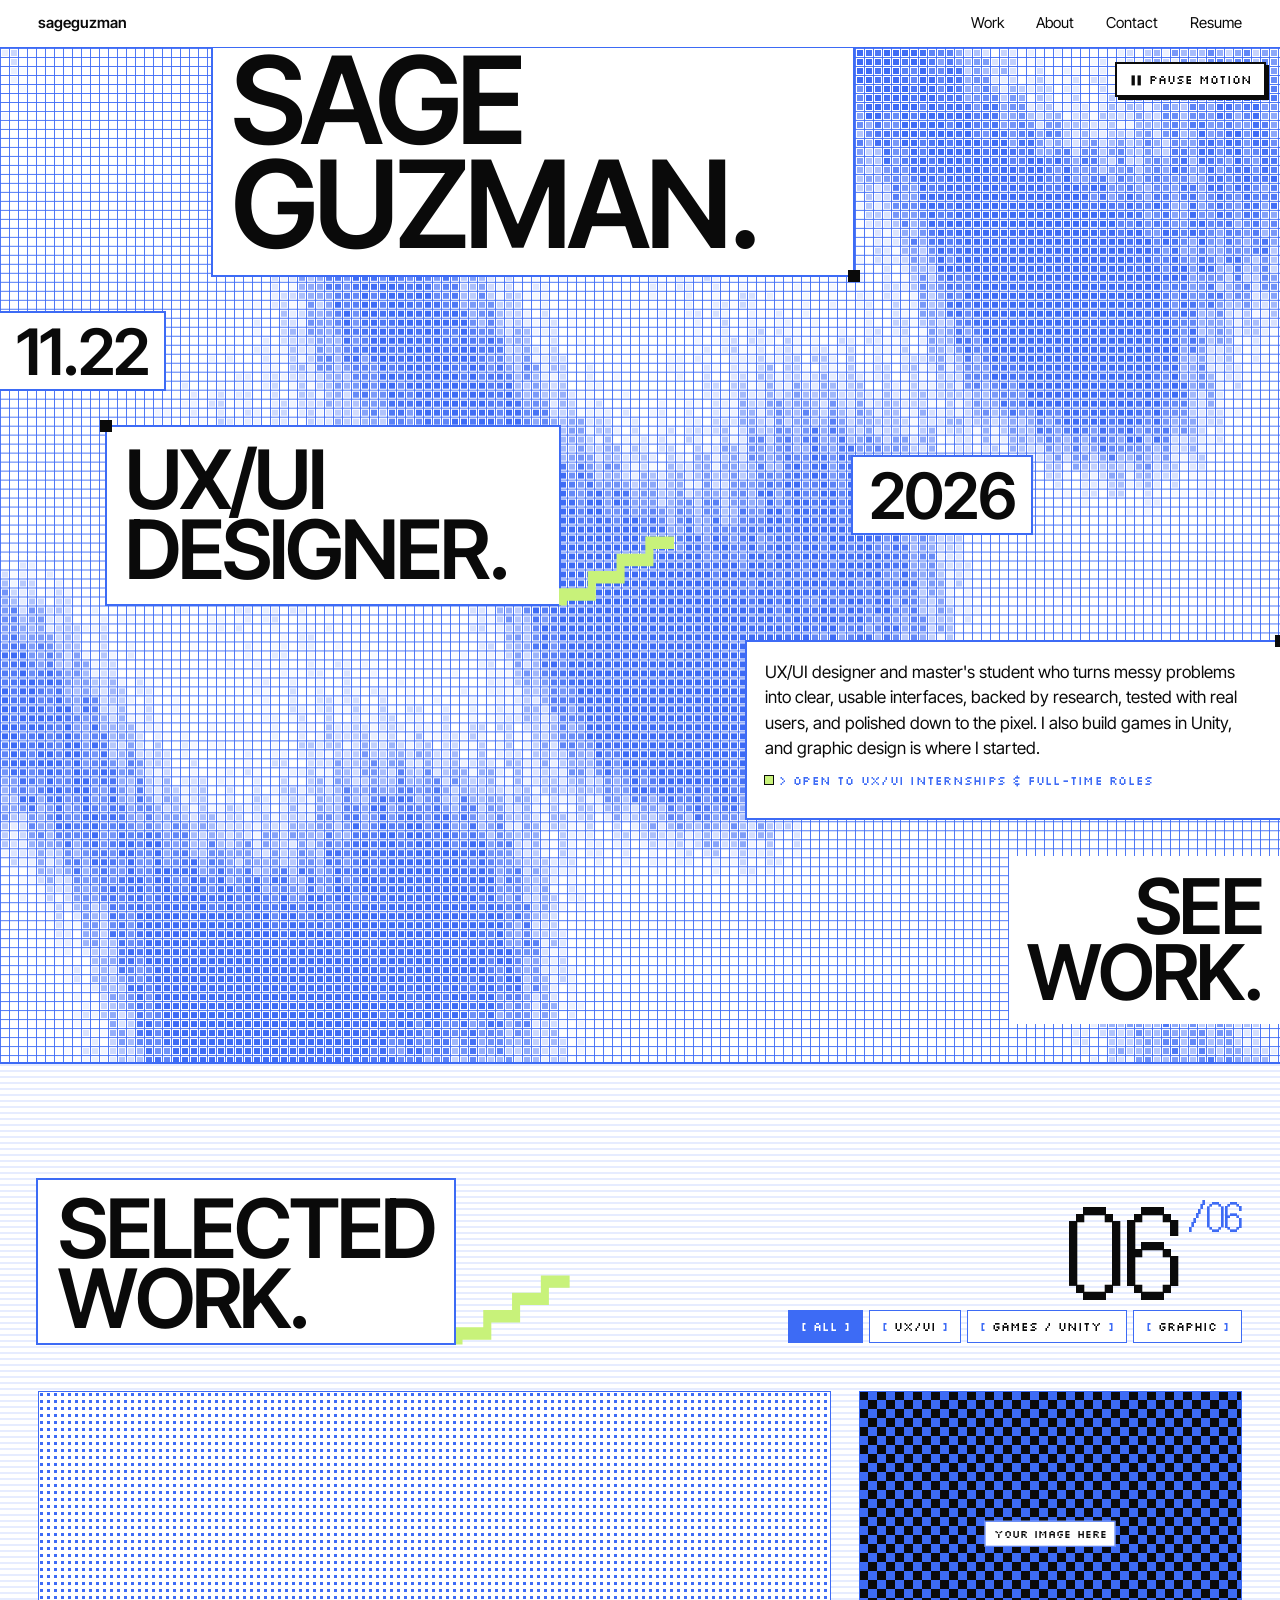
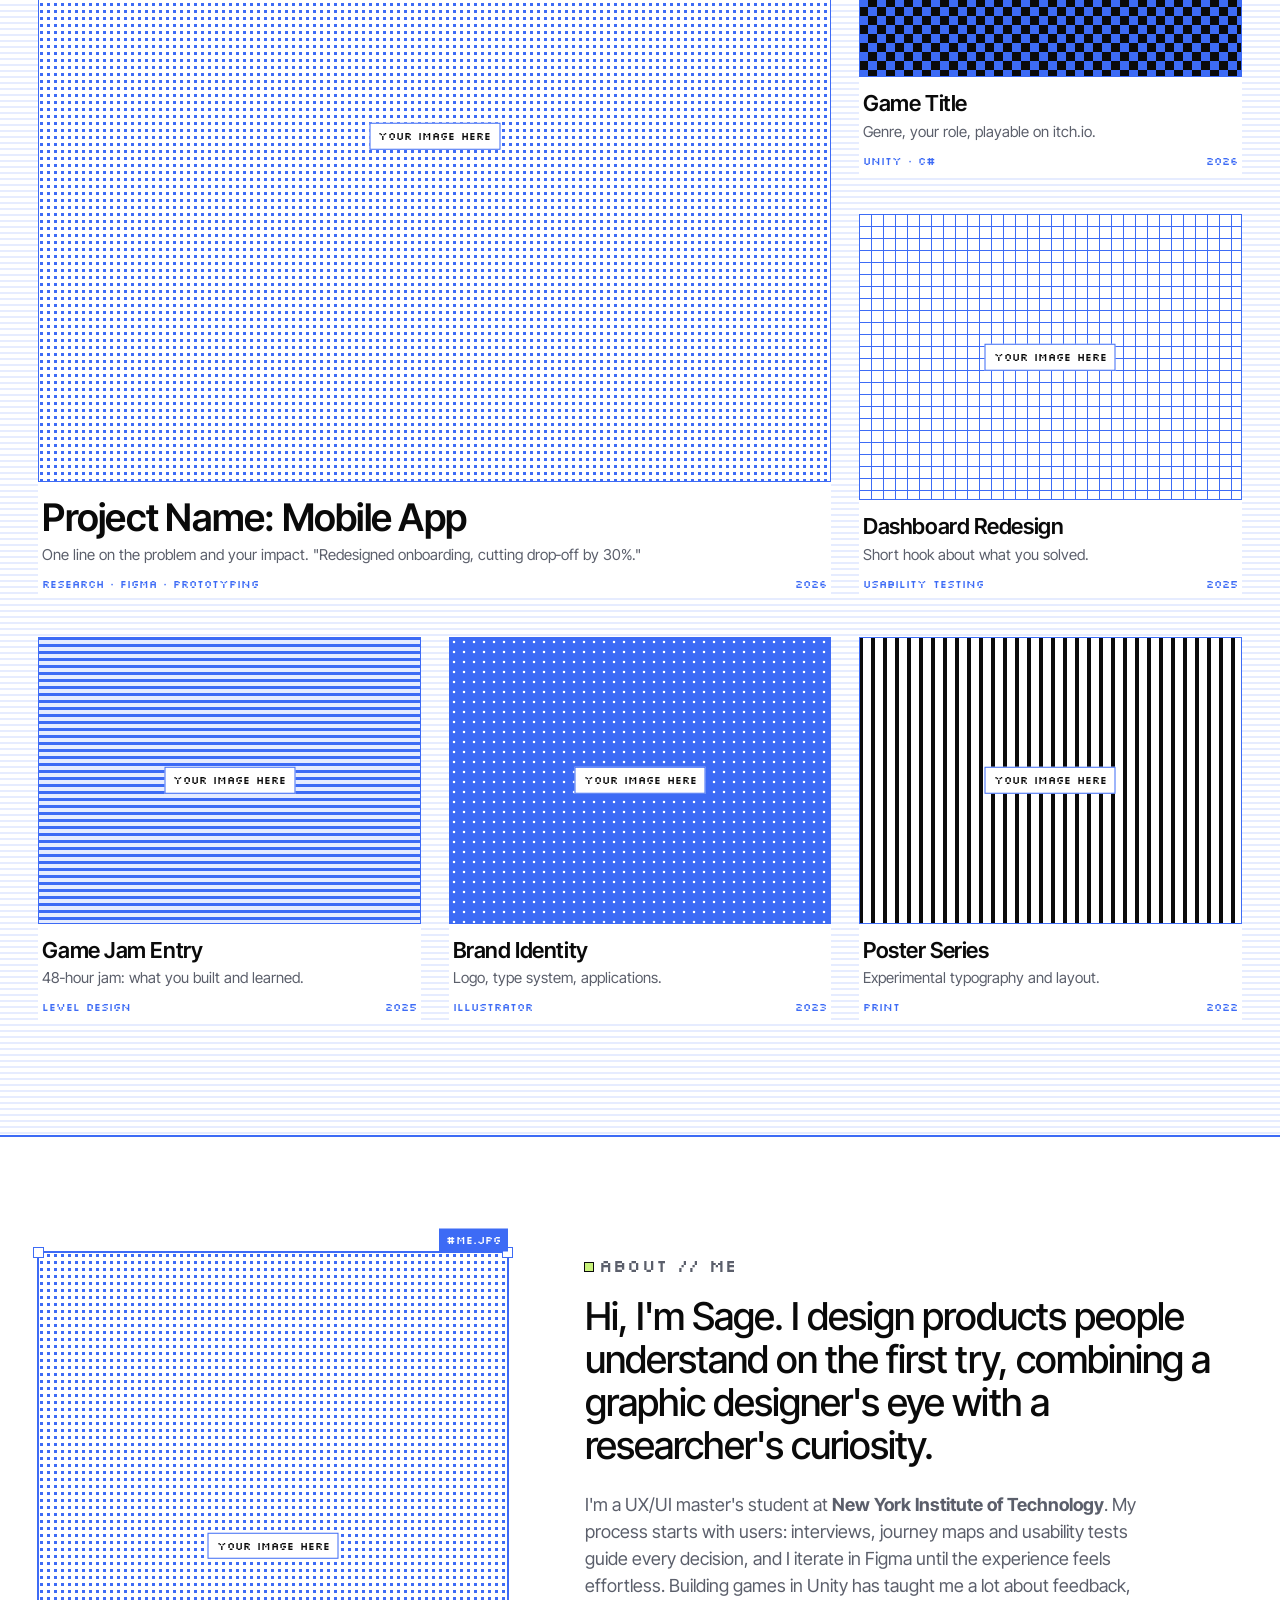
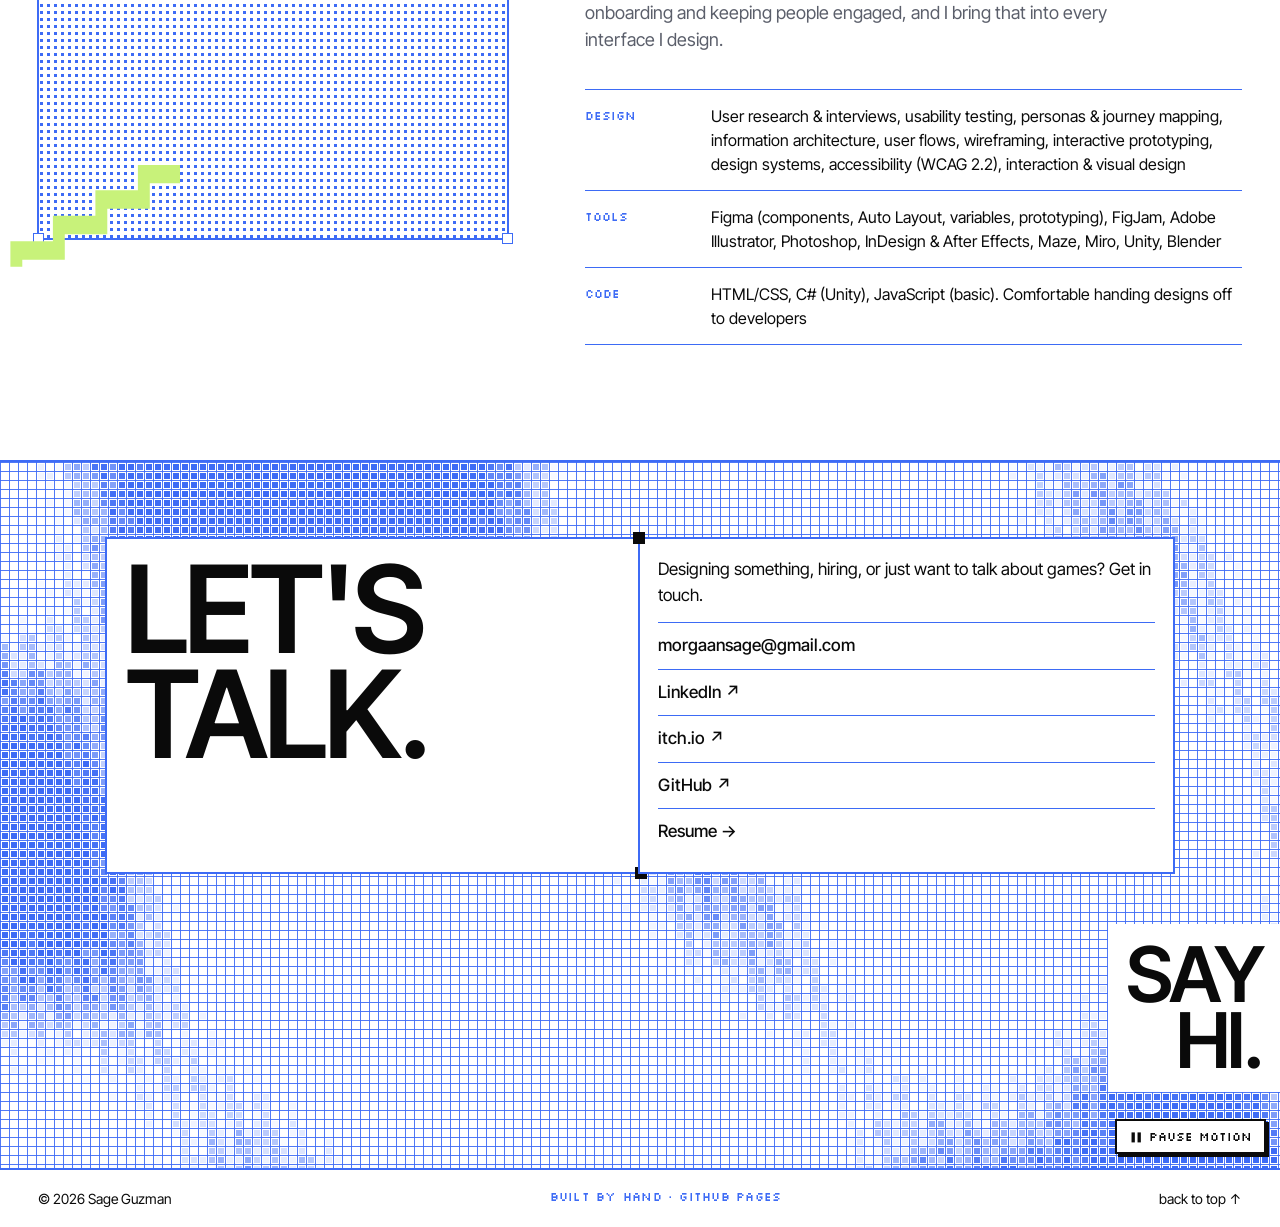
==== commit 46aa80c2: "Add files via upload" ====
--- a/index.html
+++ b/index.html
@@ -3,46 +3,46 @@
 <head>
   <meta charset="UTF-8" />
   <meta name="viewport" content="width=device-width, initial-scale=1.0" />
-  <title>Your Name — UX/UI Designer</title>
-  <meta name="description" content="Portfolio of Your Name: UX/UI design, Unity games, and graphic design." />
+  <title>Sage Guzman — UX/UI Designer</title>
+  <meta name="description" content="Portfolio of Sage Guzman, UX/UI designer: case studies, Unity games, and graphic design." />
   <link rel="preconnect" href="https://fonts.googleapis.com" />
   <link rel="preconnect" href="https://fonts.gstatic.com" crossorigin />
   <link href="https://fonts.googleapis.com/css2?family=Inter+Tight:wght@400;500;600;700&family=Silkscreen&family=DotGothic16&display=swap" rel="stylesheet" />
-  <link rel="stylesheet" href="css/style.css" />
+  <link rel="stylesheet" href="style.css" />
 </head>
 <body>
   <a class="skip" href="#work">Skip to work</a>
 
   <!-- ========== HEADER ========== -->
   <header class="top">
-    <a class="top__name" href="#">yourname</a>
+    <a class="top__name" href="#">sageguzman</a>
     <nav class="top__nav" aria-label="Main">
       <a href="#work">Work</a>
       <a href="#about">About</a>
       <a href="#contact">Contact</a>
-      <a href="assets/resume.pdf" target="_blank" rel="noopener">Resume ↗</a>
+      <a href="resume.html">Resume</a>
     </nav>
   </header>
 
   <main>
     <!-- ========== HERO: pixel field with cut-out blocks ========== -->
-    <section class="hero field" data-field aria-label="Introduction">
+    <section class="hero field" data-field data-image="flower.png" data-image-box="0.58,0.0,0.42,0.78" data-image-align="center" aria-label="Introduction">
       <div class="block block--name corner-br">
-        <h1 class="giant">YOUR<br />NAME.</h1>
+        <h1 class="giant">SAGE<br />GUZMAN.</h1>
       </div>
 
       <p class="block block--label">11.22</p>
 
       <div class="block block--role corner-tl">
-        <p class="giant giant--sm" aria-label="UX/UI designer">UX/UI<br />DESI<br />GNER.</p>
+        <p class="giant giant--sm">UX/UI<br />DESIGNER.</p>
+        <span class="stairs stairs--attach" aria-hidden="true"></span>
       </div>
 
       <p class="block block--year">2026</p>
 
       <div class="block block--intro corner-tr">
-        <p>Master's student designing interfaces that feel human: research, flows,
-          and pixel‑level polish. I also make games in Unity, and I started out in graphic design.</p>
-        <p class="pixel">&gt; open to internships · summer 2027</p>
+        <p>UX/UI designer and master's student who turns messy problems into clear, usable interfaces, backed by research, tested with real users, and polished down to the pixel. I also build games in Unity, and graphic design is where I started.</p>
+        <p class="pixel tick">&gt; open to UX/UI internships &amp; full-time roles</p>
       </div>
 
       <a class="block block--cta" href="#work">SEE<br />WORK.</a>
@@ -52,9 +52,9 @@
     <section id="work" class="work scan">
       <div class="wrap">
         <div class="head">
-          <h2 class="giant giant--sm">SELEC<br />TED WO<br />RK.</h2>
+          <div class="head__title"><h2 class="giant giant--sm">SELECTED<br />WORK.</h2><span class="stairs stairs--attach" aria-hidden="true"></span></div>
           <div class="head__side">
-            <p class="pixel-num" id="count">06</p>
+            <p class="pixel-num" aria-live="polite"><span id="count">06</span><span class="pixel-num__total" id="total">/06</span></p>
             <div class="filters" role="toolbar" aria-label="Filter projects">
               <button class="filter is-active" data-filter="all" aria-pressed="true">All</button>
               <button class="filter" data-filter="ux" aria-pressed="false">UX/UI</button>
@@ -68,10 +68,10 @@
           <!-- ===== COPY ONE <li> PER PROJECT =====
                data-cat: ux | games | graphic
                To use your image, replace the <div class="ph ..."> with:
-               <img src="assets/your-image.jpg" alt="Short description">
+               <img src="your-image.jpg" alt="Short description">
           -->
           <li class="card card--big" data-cat="ux">
-            <a href="projects/case-study.html">
+            <a href="case-study.html">
               <div class="sel"><span class="sel__tag">#UX.01</span><div class="ph ph--dither"></div></div>
               <div class="card__txt">
                 <h3>Project Name: Mobile App</h3>
@@ -82,7 +82,7 @@
           </li>
 
           <li class="card" data-cat="games">
-            <a href="projects/case-study.html">
+            <a href="case-study.html">
               <div class="sel"><span class="sel__tag">#GAME.02</span><div class="ph ph--checker"></div></div>
               <div class="card__txt">
                 <h3>Game Title</h3>
@@ -93,7 +93,7 @@
           </li>
 
           <li class="card" data-cat="ux">
-            <a href="projects/case-study.html">
+            <a href="case-study.html">
               <div class="sel"><span class="sel__tag">#UX.03</span><div class="ph ph--grid"></div></div>
               <div class="card__txt">
                 <h3>Dashboard Redesign</h3>
@@ -104,7 +104,7 @@
           </li>
 
           <li class="card" data-cat="games">
-            <a href="projects/case-study.html">
+            <a href="case-study.html">
               <div class="sel"><span class="sel__tag">#GAME.04</span><div class="ph ph--scan"></div></div>
               <div class="card__txt">
                 <h3>Game Jam Entry</h3>
@@ -115,7 +115,7 @@
           </li>
 
           <li class="card" data-cat="graphic">
-            <a href="projects/case-study.html">
+            <a href="case-study.html">
               <div class="sel"><span class="sel__tag">#GFX.05</span><div class="ph ph--dots"></div></div>
               <div class="card__txt">
                 <h3>Brand Identity</h3>
@@ -126,7 +126,7 @@
           </li>
 
           <li class="card" data-cat="graphic">
-            <a href="projects/case-study.html">
+            <a href="case-study.html">
               <div class="sel"><span class="sel__tag">#GFX.06</span><div class="ph ph--stripes"></div></div>
               <div class="card__txt">
                 <h3>Poster Series</h3>
@@ -144,39 +144,40 @@
       <div class="wrap about__grid">
         <div class="about__photo">
           <div class="sel sel--on"><span class="sel__tag">#ME.jpg</span>
-            <!-- Replace with: <img src="assets/me.jpg" alt="Your Name"> -->
+            <!-- Replace with: <img src="me.jpg" alt="Sage Guzman"> -->
             <div class="ph ph--dither ph--tall"></div>
           </div>
           <span class="stairs" aria-hidden="true"></span>
         </div>
 
         <div class="about__txt">
-          <p class="pixel">ABOUT // ME</p>
-          <h2 class="lead">Hi, I'm Your Name. I started in graphic design and moved into UX because I wanted my work to be useful as well as good to look at.</h2>
-          <p>Now I'm a UX/UI master's student at <strong>University</strong>, building games in Unity
-            on the side to explore interaction, feedback, and play.</p>
+          <p class="pixel tick">ABOUT // ME</p>
+          <h2 class="lead">Hi, I'm Sage. I design products people understand on the first try, combining a graphic designer's eye with a researcher's curiosity.</h2>
+          <p>I'm a UX/UI master's student at <strong>New York Institute of Technology</strong>. My process starts with users: interviews, journey maps and usability tests guide every decision, and I iterate in Figma until the experience feels effortless. Building games in Unity has taught me a lot about feedback, onboarding and keeping people engaged, and I bring that into every interface I design.</p>
 
           <dl class="skills">
-            <div><dt>Design</dt><dd>User research, wireframing, prototyping, design systems, usability testing</dd></div>
-            <div><dt>Tools</dt><dd>Figma, Adobe CC, Unity, Blender, HTML/CSS</dd></div>
-            <div><dt>Code</dt><dd>C#, JavaScript (basic)</dd></div>
+            <div><dt>Design</dt><dd>User research &amp; interviews, usability testing, personas &amp; journey mapping, information architecture, user flows, wireframing, interactive prototyping, design systems, accessibility (WCAG 2.2), interaction &amp; visual design</dd></div>
+            <div><dt>Tools</dt><dd>Figma (components, Auto Layout, variables, prototyping), FigJam, Adobe Illustrator, Photoshop, InDesign &amp; After Effects, Maze, Miro, Unity, Blender</dd></div>
+            <div><dt>Code</dt><dd>HTML/CSS, C# (Unity), JavaScript (basic). Comfortable handing designs off to developers</dd></div>
           </dl>
         </div>
       </div>
     </section>
 
     <!-- ========== CONTACT ========== -->
-    <section id="contact" class="contact field" data-field>
+    <section id="contact" class="contact field" data-field data-image="blob.png" data-image-box="0,0,0.42,1" data-image-align="left">
       <div class="block block--contact corner-br">
         <h2 class="giant">LET'S<br />TALK.</h2>
+        <span class="stairs stairs--attach" aria-hidden="true"></span>
       </div>
       <div class="block block--links corner-tl">
         <p>Designing something, hiring, or just want to talk about games? Get in touch.</p>
         <ul>
-          <li><a href="mailto:you@email.com">you@email.com</a></li>
-          <li><a href="https://www.linkedin.com/in/yourname" target="_blank" rel="noopener">LinkedIn ↗</a></li>
-          <li><a href="https://yourname.itch.io" target="_blank" rel="noopener">itch.io ↗</a></li>
-          <li><a href="https://github.com/yourname" target="_blank" rel="noopener">GitHub ↗</a></li>
+          <li><a href="mailto:morgaansage@gmail.com">morgaansage@gmail.com</a></li>
+          <li><a href="https://www.linkedin.com/in/morgan-sage-guzman" target="_blank" rel="noopener">LinkedIn ↗</a></li>
+          <li><a href="https://sguzma08-bit.itch.io/" target="_blank" rel="noopener">itch.io ↗</a></li>
+          <li><a href="https://github.com/morgaansage-hub/morgaansage.github.io-" target="_blank" rel="noopener">GitHub ↗</a></li>
+          <li><a href="resume.html">Resume →</a></li>
         </ul>
       </div>
       <p class="block block--even" aria-hidden="true">SAY<br />HI.</p>
@@ -184,11 +185,11 @@
   </main>
 
   <footer class="foot">
-    <span>© 2026 Your Name</span>
+    <span>© 2026 Sage Guzman</span>
     <span class="pixel">built by hand · github pages</span>
     <a href="#">back to top ↑</a>
   </footer>
 
-  <script src="js/main.js"></script>
+  <script src="main.js"></script>
 </body>
 </html>
--- a/style.css
+++ b/style.css
@@ -0,0 +1,429 @@
+/* =========================================================
+   Portfolio — Swiss grid × pixel-tech
+   Change colors here to re-theme everything.
+   ========================================================= */
+:root {
+  --blue: #3d6bf5;        /* main accent (grid, tags) */
+  --blue-soft: #e6ecff;   /* scanline tint */
+  --lime: #c8f27a;        /* tiny pop accent; set to var(--blue) to remove */
+  --ink: #0a0a0a;
+  --paper: #ffffff;
+  --muted: #5b5f6b;
+
+  --sans: "Inter Tight", "Helvetica Neue", Arial, sans-serif;
+  --pixel: "Silkscreen", monospace;
+  --dot: "DotGothic16", monospace;
+
+  --pad: clamp(16px, 3vw, 40px);
+}
+
+* { box-sizing: border-box; }
+html { scroll-behavior: smooth; }
+body { margin: 0; font-family: var(--sans); color: var(--ink); background: var(--paper); line-height: 1.5; }
+img { display: block; width: 100%; height: 100%; object-fit: cover; }
+a { color: inherit; }
+.skip { position: absolute; left: -999px; }
+.skip:focus { left: 12px; top: 12px; z-index: 99; background: #fff; padding: 8px; }
+:focus-visible { outline: 3px solid var(--blue); outline-offset: 3px; }
+.wrap { max-width: 1320px; margin: 0 auto; padding: 0 var(--pad); }
+.pixel { font-family: var(--pixel); font-size: 12px; letter-spacing: .02em; color: var(--blue); }
+
+/* ---------- Big type ---------- */
+.giant {
+  margin: 0;
+  font-weight: 600;
+  font-size: clamp(56px, 9.5vw, 148px);
+  line-height: .86;
+  letter-spacing: -.035em;
+}
+.giant--sm { font-size: clamp(44px, 6.4vw, 100px); }
+
+/* ---------- Header ---------- */
+.top {
+  position: sticky; top: 0; z-index: 50;
+  display: flex; justify-content: space-between; align-items: center;
+  padding: 12px var(--pad);
+  background: rgba(255,255,255,.92); backdrop-filter: blur(6px);
+  border-bottom: 1px solid var(--blue);
+  font-size: 15px;
+}
+.top__name { text-decoration: none; font-weight: 600; }
+.top__nav { display: flex; gap: clamp(12px, 2.5vw, 32px); }
+.top__nav a { text-decoration: none; }
+.top__nav a:hover { color: var(--blue); }
+
+/* =========================================================
+   PIXEL FIELD (canvas drawn by js/main.js) + white blocks
+   ========================================================= */
+.field {
+  position: relative; overflow: hidden;
+  /* fallback grid if JS is off */
+  background-image:
+    linear-gradient(var(--blue) 1px, transparent 1px),
+    linear-gradient(90deg, var(--blue) 1px, transparent 1px);
+  background-size: 9px 9px;
+  background-color: #fff;
+}
+.field > canvas { position: absolute; inset: 0; width: 100%; height: 100%; z-index: 0; }
+.field.has-canvas { background-image: none; }
+
+.block {
+  position: relative; z-index: 1; margin: 0;
+  background: #fff;
+  outline: 2px solid var(--blue);
+  padding: clamp(10px, 1.4vw, 18px);
+}
+/* little black squares on block corners */
+.corner-br::after, .corner-tl::after, .corner-tr::after {
+  content: ""; position: absolute; width: 12px; height: 12px; background: var(--ink);
+}
+.corner-br::after { right: -7px; bottom: -7px; }
+.corner-tl::after { left: -7px; top: -7px; }
+.corner-tr::after { right: -7px; top: -7px; }
+
+/* Hero layout: 12-col grid of cut-outs */
+.hero {
+  min-height: calc(100vh - 48px);
+  display: grid;
+  grid-template-columns: repeat(12, 1fr);
+  grid-template-rows: auto auto auto auto auto;
+  gap: clamp(20px, 3vw, 44px) 0;
+  padding: 0 0 var(--pad);
+  align-content: start;
+}
+.block--name  { grid-column: 3 / 9;  grid-row: 1; padding-top: 0; outline-offset: 0; }
+.block--label, .block--year {
+  font-family: var(--sans); font-weight: 600; letter-spacing: -.03em; line-height: .9;
+  font-size: clamp(40px, 5vw, 80px); padding: 10px 16px 8px; width: max-content;
+}
+.block--label { grid-column: 1 / 4;  grid-row: 2; align-self: end; }
+.block--role  { grid-column: 2 / 8;  grid-row: 3; justify-self: start; padding-right: clamp(20px, 4vw, 60px); }
+.block--year  { grid-column: 9 / 12; grid-row: 3; align-self: start; justify-self: start; margin-top: 30px; }
+.block--intro { grid-column: 8 / 13; grid-row: 4; font-size: 17px; }
+.block--intro p { margin: 0 0 10px; }
+.block--cta {
+  grid-column: 9 / 13; grid-row: 5; justify-self: end;
+  font-weight: 600; font-size: clamp(44px, 6vw, 96px); line-height: .86; letter-spacing: -.035em;
+  text-decoration: none; text-align: right; outline: none; background: #fff;
+}
+.block--cta:hover { color: var(--blue); }
+
+/* =========================================================
+   WORK (scanline background)
+   ========================================================= */
+.scan {
+  background:
+    repeating-linear-gradient(180deg, var(--blue-soft) 0 2px, #fff 2px 6px);
+}
+.work { padding: clamp(60px, 9vw, 120px) 0; border-top: 2px solid var(--blue); }
+.head { display: flex; justify-content: space-between; align-items: flex-end; gap: 32px; margin-bottom: 48px; flex-wrap: wrap; }
+.head .giant { background: #fff; padding: 14px 20px 8px; outline: 2px solid var(--blue); }
+.head__side { display: flex; flex-direction: column; align-items: flex-end; gap: 16px; }
+.pixel-num__total { font-size: .32em; color: var(--blue); margin-left: 6px; vertical-align: top; }
+.pixel-num { font-family: var(--dot); font-size: clamp(60px, 9vw, 130px); line-height: .8; margin: 0; color: var(--ink); }
+
+.filters { display: flex; flex-wrap: wrap; gap: 6px; justify-content: flex-end; }
+.filter {
+  font-family: var(--pixel); font-size: 12px; cursor: pointer;
+  padding: 8px 12px; background: #fff; color: var(--ink);
+  border: 1px solid var(--blue);
+}
+.filter::before { content: "[ "; color: var(--blue); }
+.filter::after  { content: " ]"; color: var(--blue); }
+.filter:hover { background: var(--blue-soft); }
+.filter.is-active { background: var(--blue); color: #fff; }
+.filter.is-active::before, .filter.is-active::after { color: #fff; }
+
+/* Project grid */
+.grid { list-style: none; margin: 0; padding: 0; display: grid; grid-template-columns: repeat(3, 1fr); gap: 40px 28px; }
+.card a { display: block; text-decoration: none; }
+.card--big { grid-column: span 2; grid-row: span 2; }
+.card.is-hidden { display: none; }
+.grid.is-filtered .card--big { grid-column: auto; grid-row: auto; }
+.card__txt { background: #fff; padding: 14px 4px 4px; }
+.card h3 { margin: 0 0 4px; font-size: 22px; font-weight: 600; letter-spacing: -.02em; line-height: 1.15; }
+.card--big h3 { font-size: clamp(26px, 3vw, 38px); }
+.grid.is-filtered .card--big h3 { font-size: 22px; }
+.card p { margin: 0; color: var(--muted); font-size: 15px; }
+.meta { display: flex; justify-content: space-between; gap: 8px; margin-top: 10px !important; font-family: var(--pixel); font-size: 11px !important; color: var(--blue) !important; }
+
+/* ---------- Figma-style selection frame ---------- */
+.sel { position: relative; aspect-ratio: 4 / 3; outline: 1px solid transparent; transition: outline-color .15s; }
+.card--big .sel { aspect-ratio: auto; height: calc(100% - 0px); min-height: 420px; }
+.grid.is-filtered .card--big .sel { aspect-ratio: 4/3; min-height: 0; height: auto; flex: none; }
+.card--big a { height: 100%; display: flex; flex-direction: column; }
+.card--big .sel { flex: 1; }
+.sel > .ph, .sel > img { position: absolute; inset: 0; }
+.sel::before, .sel::after, .sel > .ph::before, .sel > .ph::after {
+  content: ""; position: absolute; width: 9px; height: 9px; background: #fff;
+  border: 1.5px solid var(--blue); z-index: 2; opacity: 0; transition: opacity .15s;
+}
+.sel::before { left: -5px; top: -5px; }
+.sel::after  { right: -5px; top: -5px; }
+.sel > .ph::before { left: -5px; bottom: -5px; }
+.sel > .ph::after  { right: -5px; bottom: -5px; }
+.sel__tag {
+  position: absolute; z-index: 3; right: 0; top: -1px; transform: translateY(-100%);
+  font-family: var(--pixel); font-size: 11px; color: #fff; background: var(--blue);
+  padding: 3px 7px; opacity: 0; transition: opacity .15s;
+}
+.card a:hover .sel, .card a:focus-visible .sel, .sel--on { outline-color: var(--blue); }
+.card a:hover .sel::before, .card a:hover .sel::after,
+.card a:hover .ph::before, .card a:hover .ph::after, .card a:hover .sel__tag,
+.card a:focus-visible .sel__tag,
+.sel--on::before, .sel--on::after, .sel--on .ph::before, .sel--on .ph::after, .sel--on .sel__tag { opacity: 1; }
+.card a:hover h3 { color: var(--blue); }
+
+/* ---------- Placeholders (delete once you add images) ---------- */
+.ph { box-shadow: inset 0 0 0 1px var(--blue); background: var(--blue-soft); }
+.ph--dither { background-color: #fff; background-image: radial-gradient(var(--blue) 1.6px, transparent 1.8px); background-size: 7px 7px; }
+.ph--checker { background-color: var(--ink); background-image: conic-gradient(var(--blue) 25%, transparent 0 50%, var(--blue) 0 75%, transparent 0); background-size: 18px 18px; }
+.ph--grid { background-color: #fff; background-image: linear-gradient(var(--blue) 1px, transparent 1px), linear-gradient(90deg, var(--blue) 1px, transparent 1px); background-size: 12px 12px; }
+.ph--scan { background: repeating-linear-gradient(180deg, var(--blue) 0 3px, var(--blue-soft) 3px 7px); }
+.ph--dots { background-color: var(--blue); background-image: radial-gradient(#fff 1.4px, transparent 1.6px); background-size: 10px 10px; }
+.ph--stripes { background: repeating-linear-gradient(90deg, var(--ink) 0 4px, #fff 4px 12px); }
+/* "your image here" sticker, added by main.js to every placeholder */
+.sel-label {
+  position: absolute; left: 50%; top: 50%; transform: translate(-50%, -50%); z-index: 1;
+  font-family: var(--pixel); font-size: 11px; background: #fff; color: var(--ink);
+  border: 1px solid var(--blue); padding: 4px 8px; white-space: nowrap;
+}
+
+/* =========================================================
+   ABOUT
+   ========================================================= */
+.about { padding: clamp(60px, 9vw, 120px) 0; border-top: 2px solid var(--blue); }
+.about__grid { display: grid; grid-template-columns: 5fr 7fr; gap: clamp(32px, 6vw, 96px); align-items: start; }
+.about__photo { position: relative; padding: 0 0 40px 0; }
+.about__photo .sel { aspect-ratio: 4 / 5; }
+.about__txt .pixel { margin: 0 0 16px; }
+.lead { font-size: clamp(26px, 3vw, 40px); font-weight: 500; line-height: 1.12; letter-spacing: -.025em; margin: 0 0 24px; }
+.about__txt > p { font-size: 18px; max-width: 58ch; color: var(--muted); }
+.skills { margin: 36px 0 0; }
+.skills div { display: grid; grid-template-columns: 110px 1fr; gap: 16px; padding: 14px 0; border-top: 1px solid var(--blue); }
+.skills div:last-child { border-bottom: 1px solid var(--blue); }
+.skills dt { font-family: var(--pixel); font-size: 12px; color: var(--blue); padding-top: 3px; }
+.skills dd { margin: 0; }
+
+/* =========================================================
+   CONTACT
+   ========================================================= */
+.contact {
+  display: grid; grid-template-columns: repeat(12, 1fr);
+  gap: clamp(24px, 4vw, 56px) 0; padding: clamp(40px, 6vw, 80px) 0;
+  border-top: 2px solid var(--blue);
+}
+.block--contact { grid-column: 2 / 7; }
+.block--links { grid-column: 7 / 12; align-self: end; font-size: 17px; }
+.block--links p { margin: 0 0 14px; }
+.block--links ul { list-style: none; margin: 0; padding: 0; }
+.block--links a {
+  display: flex; justify-content: space-between; padding: 10px 0; text-decoration: none;
+  border-top: 1px solid var(--blue); font-weight: 500;
+}
+.block--links a:hover { color: var(--blue); padding-left: 6px; transition: padding .15s; }
+.block--even {
+  grid-column: 9 / 13; justify-self: end; outline: none;
+  font-weight: 600; font-size: clamp(44px, 6vw, 96px); line-height: .86; letter-spacing: -.035em; text-align: right;
+}
+
+.foot {
+  display: flex; justify-content: space-between; gap: 12px; flex-wrap: wrap;
+  padding: 18px var(--pad); font-size: 14px; border-top: 2px solid var(--blue);
+}
+.foot a { text-decoration: none; }
+
+/* =========================================================
+   RESPONSIVE
+   ========================================================= */
+@media (max-width: 900px) {
+  .grid { grid-template-columns: repeat(2, 1fr); }
+  .about__grid { grid-template-columns: 1fr; }
+  .about__photo { max-width: 380px; }
+}
+@media (max-width: 700px) {
+  .hero, .contact { grid-template-columns: 1fr 1fr 1fr 1fr; grid-template-rows: none; min-height: 0; padding-bottom: 32px; }
+  .block--name  { grid-column: 1 / 4; grid-row: auto; }
+  .block--label { grid-column: 4 / 5; grid-row: auto; align-self: start; justify-self: end; font-size: 26px; }
+  .block--role  { grid-column: 1 / 5; grid-row: auto; justify-self: end; }
+  .block--year  { display: none; }
+  .block--intro { grid-column: 1 / 5; grid-row: auto; margin: 0 16px; }
+  .block--cta   { grid-column: 2 / 5; grid-row: auto; }
+  .block--contact { grid-column: 1 / 4; }
+  .block--links { grid-column: 1 / 5; margin: 0 16px; }
+  .block--even { grid-column: 2 / 5; }
+  .grid { grid-template-columns: 1fr; }
+  .card--big { grid-column: auto; grid-row: auto; }
+  .card--big .sel { min-height: 0; aspect-ratio: 4/3; height: auto; flex: none; }
+  .head__side { align-items: flex-start; }
+  .filters { justify-content: flex-start; }
+}
+@media (prefers-reduced-motion: reduce) {
+  *, *::before, *::after { transition: none !important; animation: none !important; }
+  html { scroll-behavior: auto; }
+}
+
+/* =========================================================
+   CASE STUDY PAGE
+   ========================================================= */
+.cs-hero { display: grid; grid-template-columns: repeat(12, 1fr); gap: 32px 0; padding: 0 0 48px; border-bottom: 2px solid var(--blue); }
+.cs-hero .block--back { grid-column: 1 / 4; justify-self: start; font-family: var(--pixel); font-size: 12px; text-decoration: none; margin-top: 24px; margin-left: var(--pad); }
+.cs-hero .block--title { grid-column: 2 / 10; }
+.cs-hero .block--sum { grid-column: 6 / 13; font-size: 19px; }
+.cs-hero .block--sum p { margin: 0 0 18px; }
+.facts { display: grid; grid-template-columns: repeat(4, 1fr); gap: 16px; margin: 0; }
+.facts dt { font-family: var(--pixel); font-size: 11px; color: var(--blue); }
+.facts dd { margin: 4px 0 0; font-size: 15px; }
+.cs { padding: clamp(48px, 7vw, 96px) 0; }
+.cs .sel--hero { aspect-ratio: 16 / 9; margin-bottom: 80px; }
+.step { display: grid; grid-template-columns: 1fr 2fr; gap: clamp(24px, 5vw, 80px); padding: 48px 0; border-top: 1px solid var(--blue); }
+.step__num { font-family: var(--dot); font-size: clamp(56px, 7vw, 100px); line-height: .8; margin: 0; }
+.step__num small { display: block; font-family: var(--pixel); font-size: 12px; color: var(--blue); margin-top: 14px; }
+.step h2 { font-size: clamp(28px, 3vw, 40px); font-weight: 600; letter-spacing: -.025em; line-height: 1.1; margin: 0 0 14px; }
+.step p { font-size: 18px; color: var(--muted); max-width: 62ch; margin: 0 0 14px; }
+.pair { display: grid; grid-template-columns: 1fr 1fr; gap: 24px; margin-top: 28px; }
+.embed { aspect-ratio: 16/9; margin-top: 28px; background: var(--ink); color: #fff; display: grid; place-items: center; font-family: var(--pixel); font-size: 12px; border: 0; width: 100%; }
+.stat { display: inline-block; margin-top: 12px; padding: 16px 20px; outline: 2px solid var(--blue); position: relative; }
+.stat strong { display: block; font-family: var(--dot); font-size: 56px; line-height: 1; color: var(--blue); font-weight: 400; }
+.nextnav { display: flex; justify-content: space-between; gap: 16px; padding-top: 48px; border-top: 2px solid var(--blue); }
+.nextnav a { text-decoration: none; font-weight: 600; font-size: clamp(28px, 4vw, 56px); letter-spacing: -.03em; line-height: 1; }
+.nextnav a:hover { color: var(--blue); }
+@media (max-width: 700px) {
+  .cs-hero { grid-template-columns: 1fr; }
+  .cs-hero > * { grid-column: 1 !important; margin: 0 16px; }
+  .facts { grid-template-columns: 1fr 1fr; }
+  .step { grid-template-columns: 1fr; }
+  .pair { grid-template-columns: 1fr; }
+}
+
+/* =========================================================
+   RESUME PAGE
+   ========================================================= */
+.rz-hero {
+  display: grid; grid-template-columns: repeat(12, 1fr);
+  gap: clamp(24px, 3vw, 40px) 0; padding: 0 0 clamp(32px, 4vw, 56px);
+  border-bottom: 2px solid var(--blue);
+}
+.block--rtitle { grid-column: 2 / 7; padding-top: 0; }
+.block--rname  { grid-column: 7 / 12; align-self: end; }
+.block--rdl {
+  grid-column: 9 / 13; justify-self: end; outline: none; text-decoration: none; text-align: right;
+  font-weight: 600; font-size: clamp(32px, 4vw, 64px); line-height: .9; letter-spacing: -.035em;
+}
+.block--rdl:hover { color: var(--blue); }
+.rz-name { margin: 0; font-size: clamp(26px, 2.6vw, 36px); font-weight: 600; letter-spacing: -.02em; }
+.rz-contact { list-style: none; margin: 0; padding: 0; }
+.rz-contact a { display: block; padding: 6px 0; border-top: 1px solid var(--blue); text-decoration: none; font-size: 15px; }
+.rz-contact a:hover { color: var(--blue); }
+
+.rz { padding: clamp(32px, 5vw, 64px) var(--pad); max-width: 1100px; }
+.rz-sec { display: grid; grid-template-columns: 1fr 3fr; gap: clamp(20px, 4vw, 64px); padding: 40px 0; border-top: 1px solid var(--blue); }
+.rz-sec:first-child { border-top: 0; }
+.rz-num { font-family: var(--dot); font-size: clamp(44px, 5vw, 72px); line-height: .8; margin: 0; }
+.rz-num small { display: block; font-family: var(--pixel); font-size: 12px; color: var(--blue); margin-top: 12px; }
+.rz-lead { font-size: clamp(20px, 2vw, 26px); line-height: 1.3; letter-spacing: -.015em; margin: 0; font-weight: 500; }
+.rz-item { padding-bottom: 28px; }
+.rz-item + .rz-item { padding-top: 28px; border-top: 1px dashed #b8c6f7; }
+.rz-item__head { display: flex; justify-content: space-between; align-items: baseline; gap: 16px; flex-wrap: wrap; }
+.rz-item h2 { margin: 0; font-size: 22px; font-weight: 600; letter-spacing: -.02em; }
+.rz-item h2 a { text-decoration: none; }
+.rz-item h2 a:hover { color: var(--blue); }
+.rz-date { font-family: var(--pixel); font-size: 11px; color: var(--blue); white-space: nowrap; }
+.rz-role { margin: 4px 0 10px; color: var(--muted); }
+.rz-item ul { margin: 0; padding-left: 18px; }
+.rz-item li { margin: 4px 0; }
+.skills--rz { margin: 0; }
+.skills--rz div:first-child { border-top: 0; padding-top: 0; }
+.top__nav a[aria-current="page"] { color: var(--blue); }
+
+@media (max-width: 700px) {
+  .rz-hero { grid-template-columns: 1fr 1fr 1fr 1fr; }
+  .block--rtitle { grid-column: 1 / 4; }
+  .block--rname { grid-column: 1 / 5; margin: 0 16px; }
+  .block--rdl { grid-column: 2 / 5; }
+  .rz-sec { grid-template-columns: 1fr; gap: 16px; }
+}
+
+/* Clean black-and-white version when printed or saved as PDF */
+@media print {
+  @page { margin: 0.6in; }
+  .top, .foot, .block--rdl, .nextnav, .field > canvas, .skip { display: none !important; }
+  .field { background: none !important; }
+  .rz-hero { display: block; border: 0; padding: 0; }
+  .block { outline: none; padding: 0; }
+  .corner-br::after, .corner-tl::after, .corner-tr::after { display: none; }
+  .block--rtitle { display: none; }
+  .rz-name { font-size: 28px; }
+  .rz-contact a { display: inline; border: 0; padding: 0 12px 0 0; }
+  .rz-contact li { display: inline; }
+  .rz { padding: 16px 0 0; max-width: none; }
+  .rz-sec { padding: 14px 0; grid-template-columns: 1fr 4fr; break-inside: avoid; }
+  .rz-num { font-size: 0; }
+  .rz-num small { font-size: 10px; margin: 0; }
+  body { font-size: 11pt; }
+  a { color: inherit; text-decoration: none; }
+}
+
+/* =========================================================
+   LIME PIXEL STAIRS — recurring accent (from the Tencent ref)
+   Add <span class="stairs stairs--..." aria-hidden="true"></span>
+   inside any section with position: relative.
+   ========================================================= */
+.stairs {
+  position: absolute; z-index: 1; pointer-events: none;
+  width: var(--sw, 220px); height: var(--sh, 132px);
+  background: var(--lime);
+  /* a 4-step band climbing up and to the right */
+  clip-path: polygon(0 100%, 0 75%, 25% 75%, 25% 50%, 50% 50%, 50% 25%, 75% 25%, 75% 0,
+                     100% 0, 100% 18%, 82% 18%, 82% 43%, 57% 43%, 57% 68%, 32% 68%, 32% 93%, 7% 93%, 7% 100%);
+}
+.stairs--flip { transform: scaleX(-1); }          /* climbs up-left */
+.stairs--down { transform: scaleY(-1); }          /* hangs from the top */
+.stairs--flipdown { transform: scale(-1, -1); }
+
+/* placements */
+.work { position: relative; overflow: hidden; }
+.about { position: relative; }
+.about__photo .stairs { left: -28px; bottom: 12px; z-index: 3; --sw: 170px; --sh: 102px; }
+.about__photo .sel { z-index: 1; background: #fff; }
+
+/* small lime square in front of section labels (like "▪ Perception" in the ref) */
+.tick::before, .step__num small::before, .rz-num small::before {
+  content: ""; display: inline-block; width: 8px; height: 8px; margin-right: 6px;
+  background: var(--lime); outline: 1px solid var(--ink); vertical-align: 1px;
+}
+/* lime text selection */
+::selection { background: var(--lime); color: var(--ink); }
+
+@media (max-width: 700px) {
+  .about__photo .stairs { left: -16px; }
+}
+@media print { .stairs { display: none !important; } }
+
+/* ---------- Pause / play motion button ---------- */
+.motion-toggle {
+  position: absolute; z-index: 5; top: 14px; right: 14px;
+  display: inline-flex; align-items: center; gap: 8px;
+  font-family: var(--pixel); font-size: 12px; cursor: pointer;
+  padding: 8px 12px; background: #fff; color: var(--ink);
+  border: 2px solid var(--ink); box-shadow: 3px 3px 0 var(--ink);
+}
+.motion-toggle:hover { background: var(--lime); }
+.motion-toggle:active { transform: translate(2px, 2px); box-shadow: 1px 1px 0 var(--ink); }
+.motion-toggle[aria-pressed="true"] { background: var(--ink); color: #fff; }
+.motion-toggle[aria-pressed="true"]:hover { background: #333; }
+.motion-toggle__icon { font-size: 10px; letter-spacing: -2px; }
+/* the contact grid's corner already has stairs, so sit the button bottom-right there */
+.contact .motion-toggle { top: auto; bottom: 14px; }
+@media (max-width: 700px) { .motion-toggle { top: auto; bottom: 10px; right: auto; left: 10px; font-size: 11px; padding: 6px 10px; } }
+@media print { .motion-toggle { display: none !important; } }
+
+/* stairs that grow out of a box's bottom-right corner, climbing away from it */
+.block .stairs--attach, .head__title .stairs--attach { left: 100%; right: auto; top: auto; bottom: -2px; --sw: clamp(90px, 9vw, 150px); --sh: clamp(54px, 5.4vw, 90px); z-index: 0; }
+.head__title { position: relative; }
+.head__title .giant { position: relative; z-index: 1; }
+@media (max-width: 700px) { .stairs--attach { --sw: 72px; --sh: 44px; } }
+
+/* halftone artwork layered on the pixel grid (placed by main.js) */
+.halftone { position: absolute; z-index: 0; pointer-events: none; user-select: none; image-rendering: auto; will-change: transform; }
+@media print { .halftone { display: none; } }
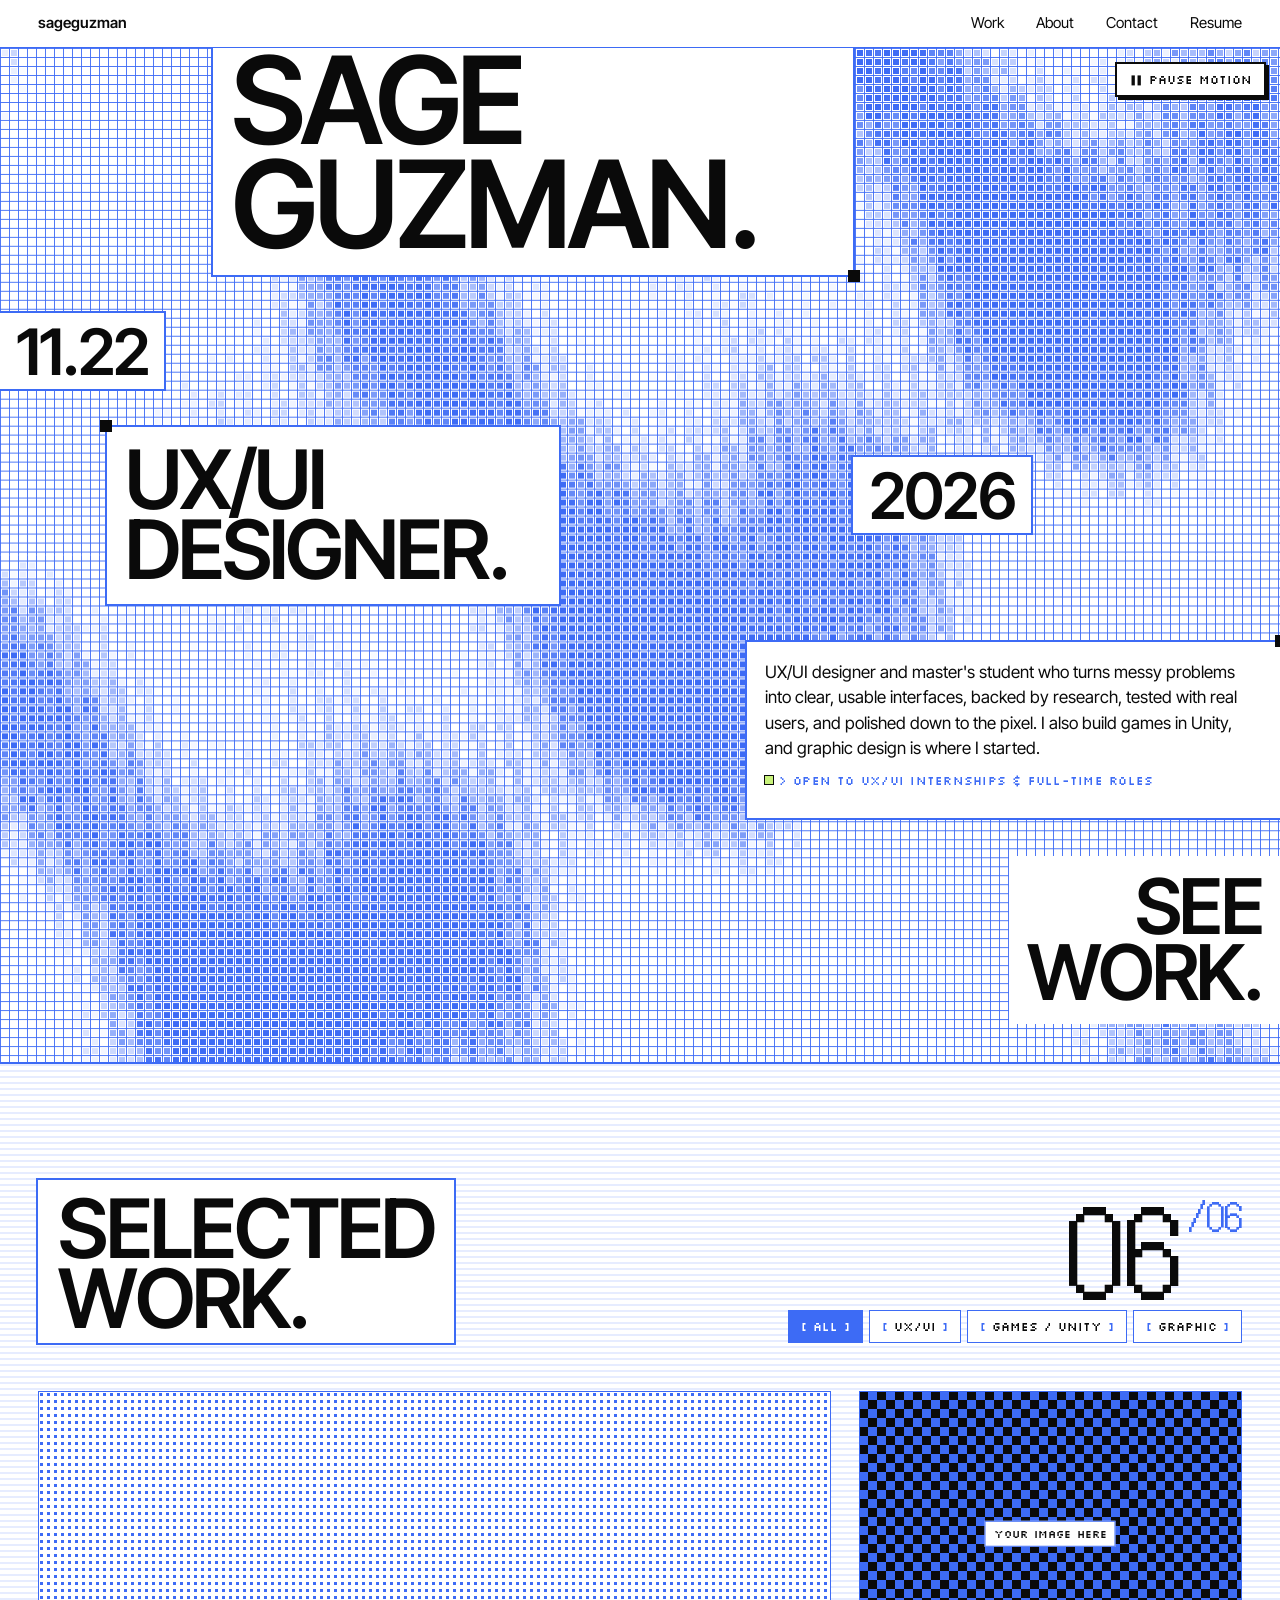
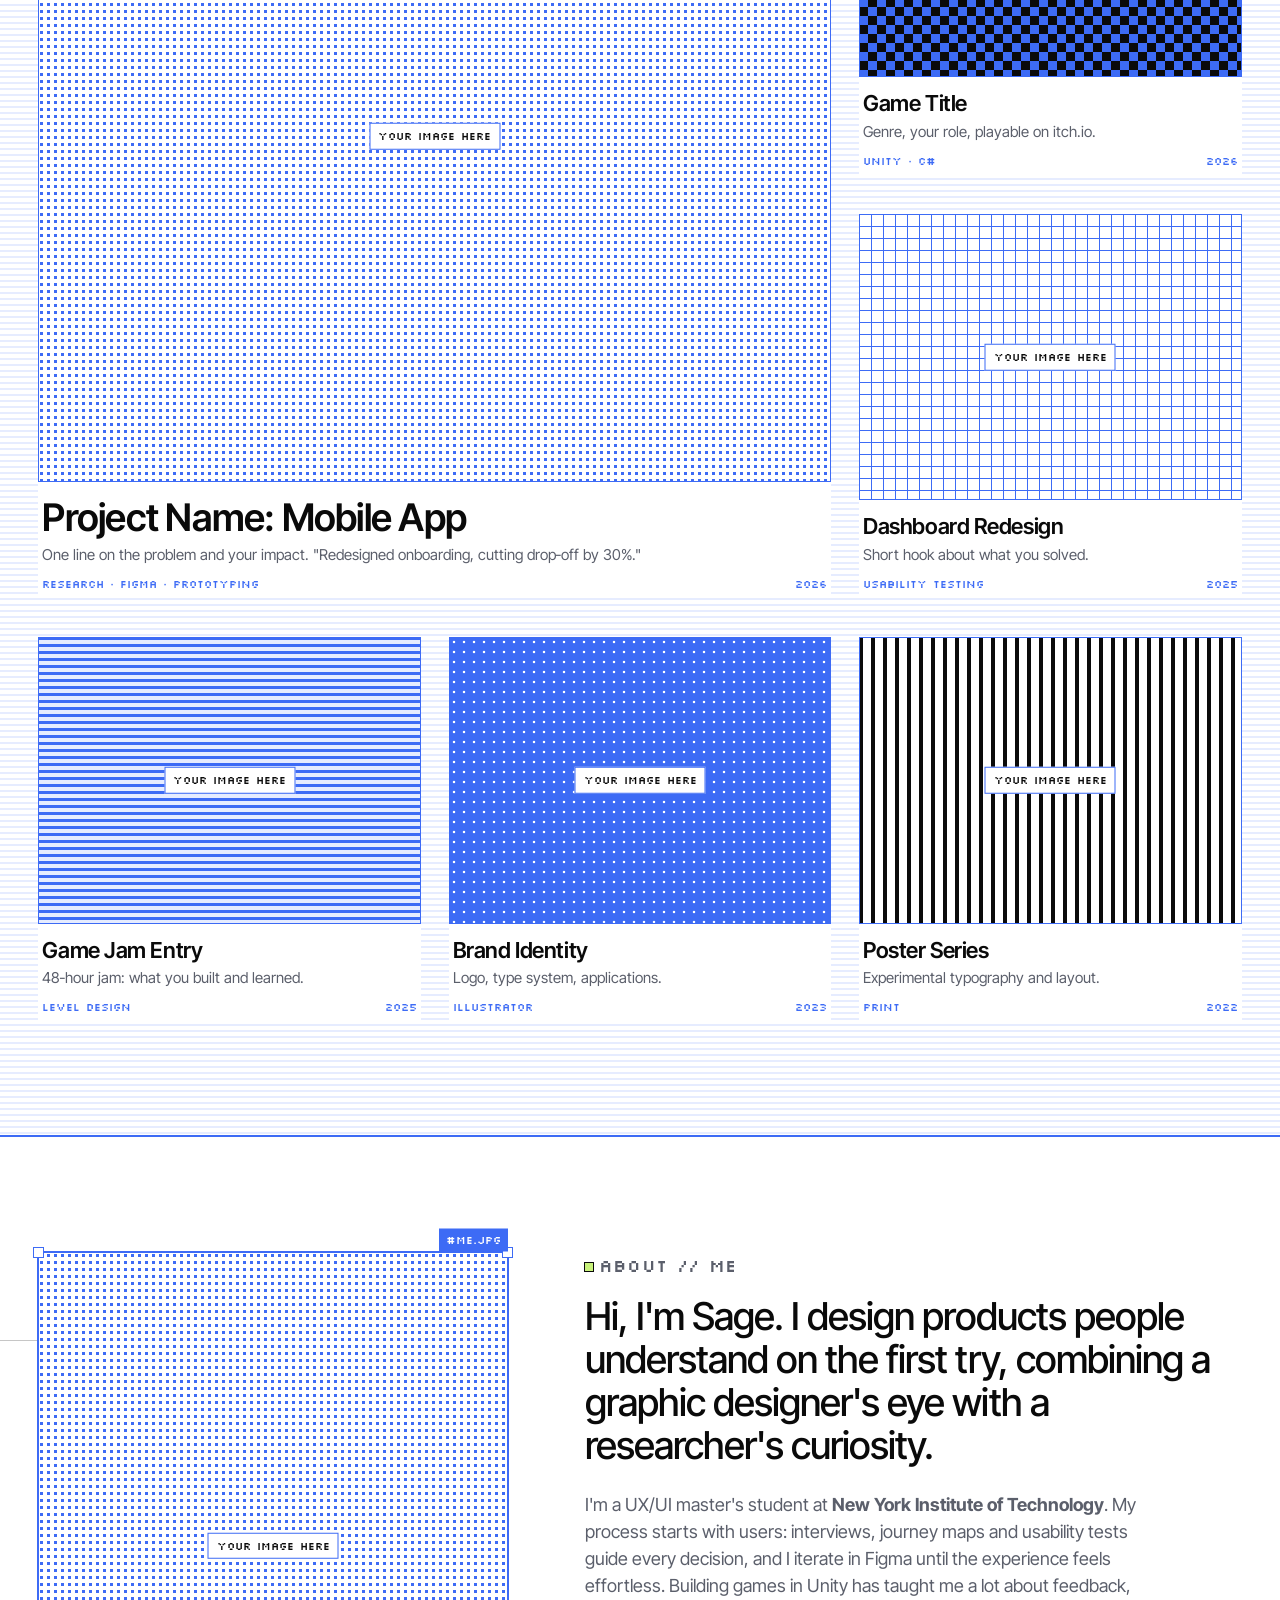
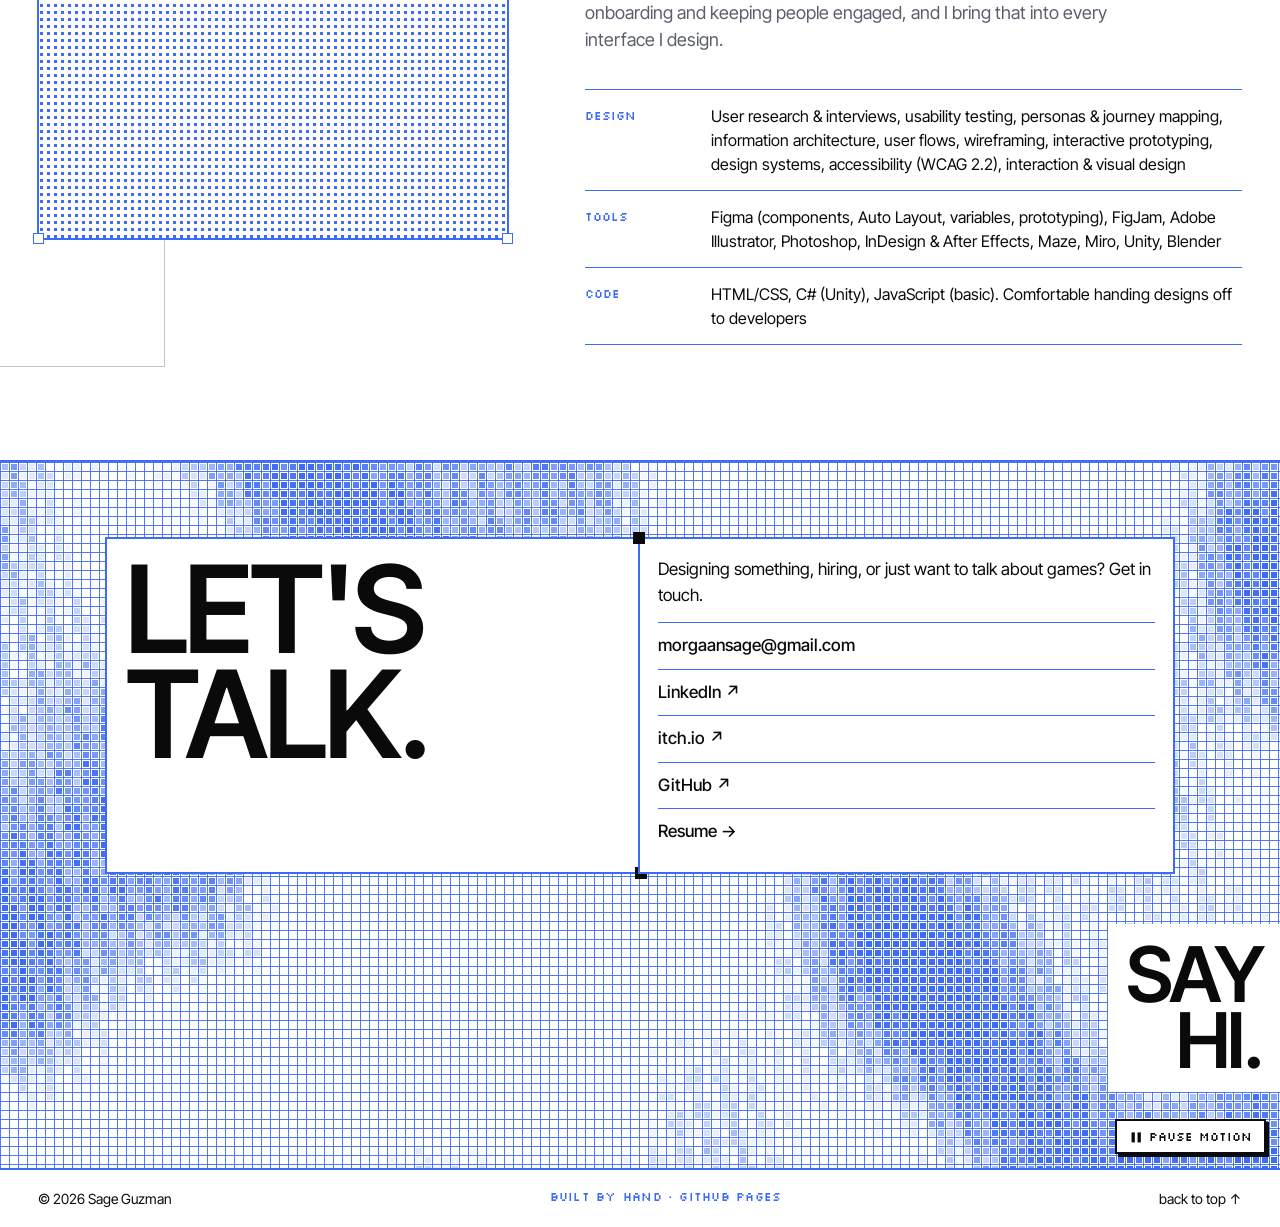
==== commit 4ad15c78: "Add files via upload" ====
--- a/index.html
+++ b/index.html
@@ -35,7 +35,6 @@
 
       <div class="block block--role corner-tl">
         <p class="giant giant--sm">UX/UI<br />DESIGNER.</p>
-        <span class="stairs stairs--attach" aria-hidden="true"></span>
       </div>
 
       <p class="block block--year">2026</p>
@@ -52,7 +51,7 @@
     <section id="work" class="work scan">
       <div class="wrap">
         <div class="head">
-          <div class="head__title"><h2 class="giant giant--sm">SELECTED<br />WORK.</h2><span class="stairs stairs--attach" aria-hidden="true"></span></div>
+          <h2 class="giant giant--sm">SELECTED<br />WORK.</h2>
           <div class="head__side">
             <p class="pixel-num" aria-live="polite"><span id="count">06</span><span class="pixel-num__total" id="total">/06</span></p>
             <div class="filters" role="toolbar" aria-label="Filter projects">
@@ -143,11 +142,11 @@
     <section id="about" class="about">
       <div class="wrap about__grid">
         <div class="about__photo">
+          <img class="deco deco--about" src="flower.png" alt="" aria-hidden="true" />
           <div class="sel sel--on"><span class="sel__tag">#ME.jpg</span>
             <!-- Replace with: <img src="me.jpg" alt="Sage Guzman"> -->
             <div class="ph ph--dither ph--tall"></div>
           </div>
-          <span class="stairs" aria-hidden="true"></span>
         </div>
 
         <div class="about__txt">
@@ -168,7 +167,6 @@
     <section id="contact" class="contact field" data-field data-image="blob.png" data-image-box="0,0,0.42,1" data-image-align="left">
       <div class="block block--contact corner-br">
         <h2 class="giant">LET'S<br />TALK.</h2>
-        <span class="stairs stairs--attach" aria-hidden="true"></span>
       </div>
       <div class="block block--links corner-tl">
         <p>Designing something, hiring, or just want to talk about games? Get in touch.</p>
--- a/style.css
+++ b/style.css
@@ -277,7 +277,7 @@
 .cs { padding: clamp(48px, 7vw, 96px) 0; }
 .cs .sel--hero { aspect-ratio: 16 / 9; margin-bottom: 80px; }
 .step { display: grid; grid-template-columns: 1fr 2fr; gap: clamp(24px, 5vw, 80px); padding: 48px 0; border-top: 1px solid var(--blue); }
-.step__num { font-family: var(--dot); font-size: clamp(56px, 7vw, 100px); line-height: .8; margin: 0; }
+.step .step__num { font-family: var(--dot); font-size: clamp(56px, 7vw, 100px); line-height: .8; margin: 0; color: var(--ink); max-width: none; }
 .step__num small { display: block; font-family: var(--pixel); font-size: 12px; color: var(--blue); margin-top: 14px; }
 .step h2 { font-size: clamp(28px, 3vw, 40px); font-weight: 600; letter-spacing: -.025em; line-height: 1.1; margin: 0 0 14px; }
 .step p { font-size: 18px; color: var(--muted); max-width: 62ch; margin: 0 0 14px; }
@@ -364,29 +364,6 @@
   a { color: inherit; text-decoration: none; }
 }
 
-/* =========================================================
-   LIME PIXEL STAIRS — recurring accent (from the Tencent ref)
-   Add <span class="stairs stairs--..." aria-hidden="true"></span>
-   inside any section with position: relative.
-   ========================================================= */
-.stairs {
-  position: absolute; z-index: 1; pointer-events: none;
-  width: var(--sw, 220px); height: var(--sh, 132px);
-  background: var(--lime);
-  /* a 4-step band climbing up and to the right */
-  clip-path: polygon(0 100%, 0 75%, 25% 75%, 25% 50%, 50% 50%, 50% 25%, 75% 25%, 75% 0,
-                     100% 0, 100% 18%, 82% 18%, 82% 43%, 57% 43%, 57% 68%, 32% 68%, 32% 93%, 7% 93%, 7% 100%);
-}
-.stairs--flip { transform: scaleX(-1); }          /* climbs up-left */
-.stairs--down { transform: scaleY(-1); }          /* hangs from the top */
-.stairs--flipdown { transform: scale(-1, -1); }
-
-/* placements */
-.work { position: relative; overflow: hidden; }
-.about { position: relative; }
-.about__photo .stairs { left: -28px; bottom: 12px; z-index: 3; --sw: 170px; --sh: 102px; }
-.about__photo .sel { z-index: 1; background: #fff; }
-
 /* small lime square in front of section labels (like "▪ Perception" in the ref) */
 .tick::before, .step__num small::before, .rz-num small::before {
   content: ""; display: inline-block; width: 8px; height: 8px; margin-right: 6px;
@@ -396,9 +373,7 @@
 ::selection { background: var(--lime); color: var(--ink); }
 
 @media (max-width: 700px) {
-  .about__photo .stairs { left: -16px; }
-}
-@media print { .stairs { display: none !important; } }
+}
 
 /* ---------- Pause / play motion button ---------- */
 .motion-toggle {
@@ -413,17 +388,34 @@
 .motion-toggle[aria-pressed="true"] { background: var(--ink); color: #fff; }
 .motion-toggle[aria-pressed="true"]:hover { background: #333; }
 .motion-toggle__icon { font-size: 10px; letter-spacing: -2px; }
-/* the contact grid's corner already has stairs, so sit the button bottom-right there */
+/* contact: sit the button bottom-right */
 .contact .motion-toggle { top: auto; bottom: 14px; }
 @media (max-width: 700px) { .motion-toggle { top: auto; bottom: 10px; right: auto; left: 10px; font-size: 11px; padding: 6px 10px; } }
 @media print { .motion-toggle { display: none !important; } }
 
-/* stairs that grow out of a box's bottom-right corner, climbing away from it */
-.block .stairs--attach, .head__title .stairs--attach { left: 100%; right: auto; top: auto; bottom: -2px; --sw: clamp(90px, 9vw, 150px); --sh: clamp(54px, 5.4vw, 90px); z-index: 0; }
-.head__title { position: relative; }
-.head__title .giant { position: relative; z-index: 1; }
-@media (max-width: 700px) { .stairs--attach { --sw: 72px; --sh: 44px; } }
 
 /* halftone artwork layered on the pixel grid (placed by main.js) */
 .halftone { position: absolute; z-index: 0; pointer-events: none; user-select: none; image-rendering: auto; will-change: transform; }
 @media print { .halftone { display: none; } }
+
+/* =========================================================
+   HALFTONE DECORATIONS in white space (never behind body text)
+   ========================================================= */
+.deco { position: absolute; pointer-events: none; user-select: none; z-index: 0; animation: deco-float 9s ease-in-out infinite; }
+@keyframes deco-float { 0%, 100% { transform: translateY(0) rotate(0deg); } 50% { transform: translateY(-12px) rotate(1.5deg); } }
+html.motion-off .deco { animation-play-state: paused; }
+
+/* About: flower peeking out from behind the photo */
+.about__photo { position: relative; }
+.about__photo .sel { z-index: 1; background: #fff; }
+.deco--about { width: 70%; left: -22%; bottom: -14%; opacity: .9; }
+
+/* Resume + case study: art in the empty page margin, stays in view while scrolling */
+main { position: relative; }
+.deco-rail { position: absolute; left: 0; top: 0; bottom: 0; width: 0; pointer-events: none; }
+.deco-rail--right { left: auto; right: 0; }
+.deco--rail { position: sticky; top: 90px; width: 300px; opacity: .45; margin-left: -130px; }
+.deco-rail--right .deco--rail { width: 260px; margin-left: -150px; }
+@media (max-width: 1320px) { .deco-rail { display: none; } }
+@media (max-width: 700px) { .deco--about { width: 60%; left: -10%; } }
+@media print { .deco, .deco-rail { display: none !important; } }
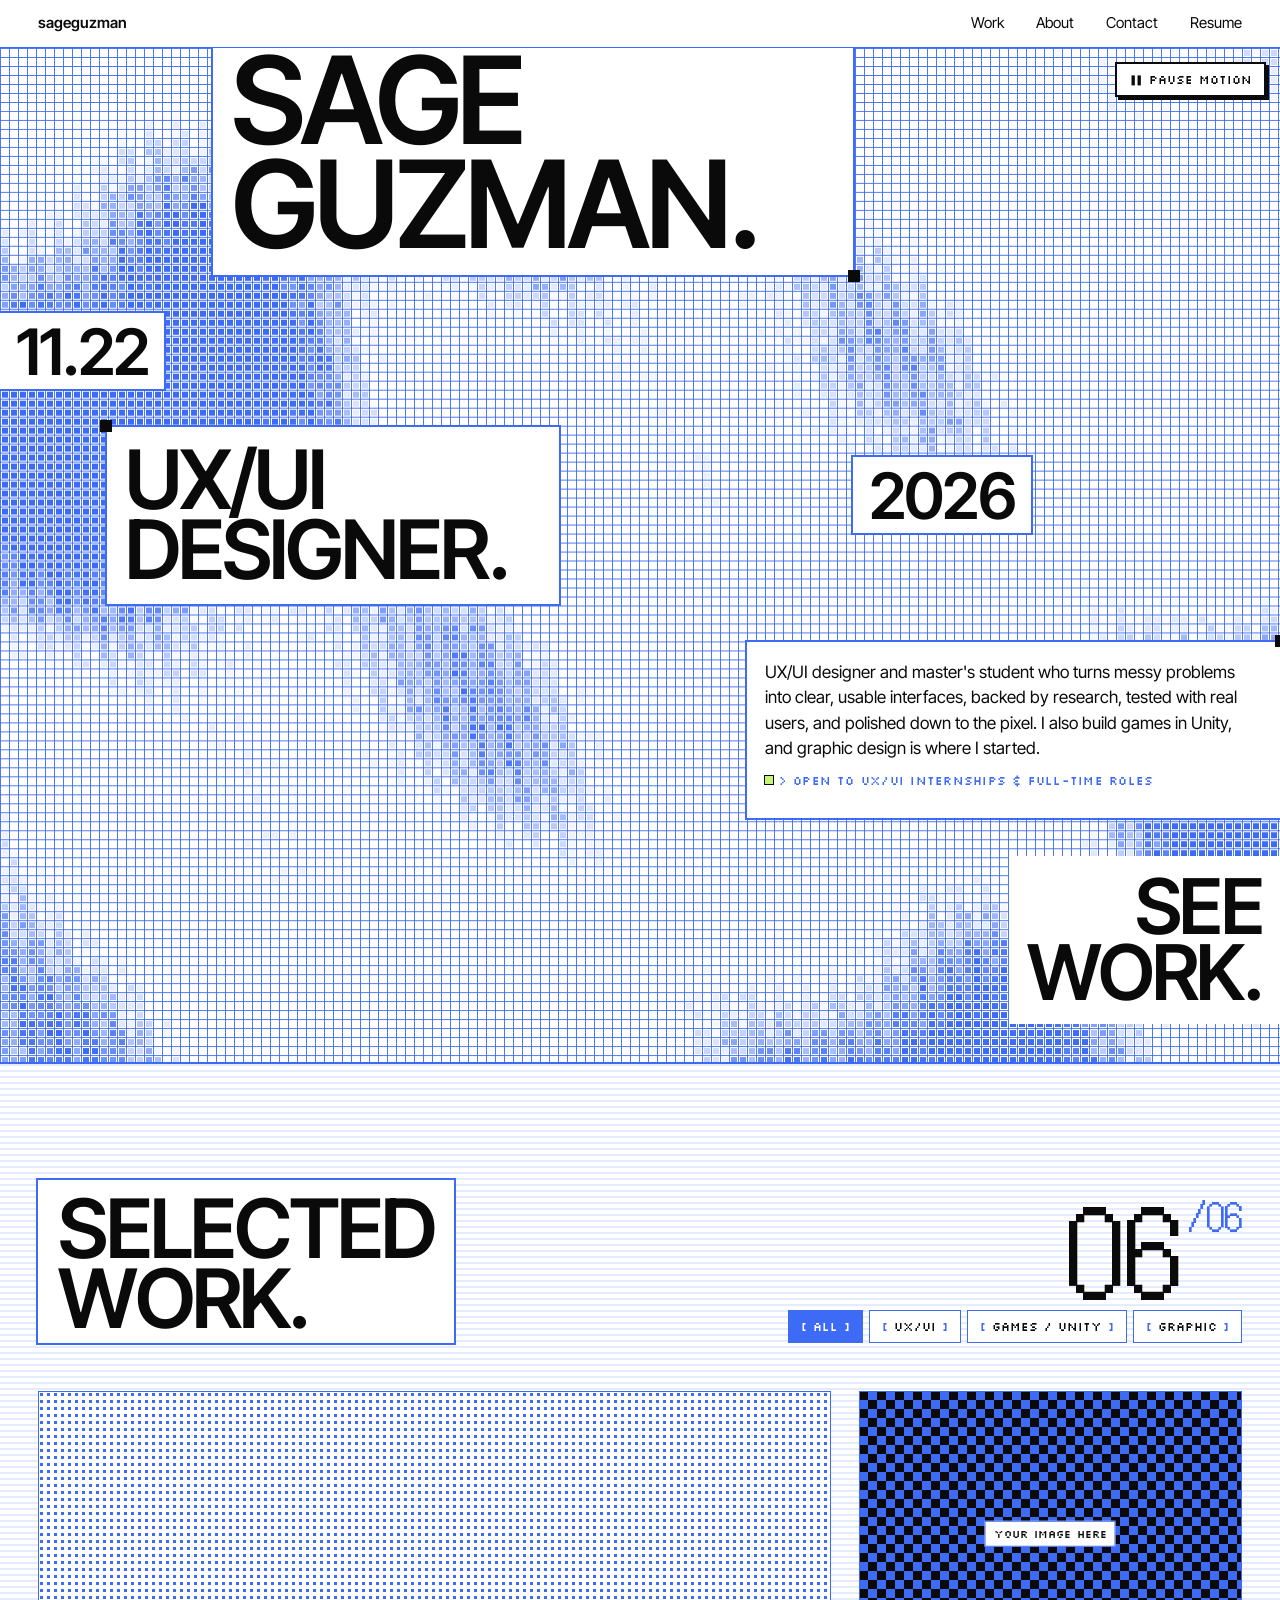
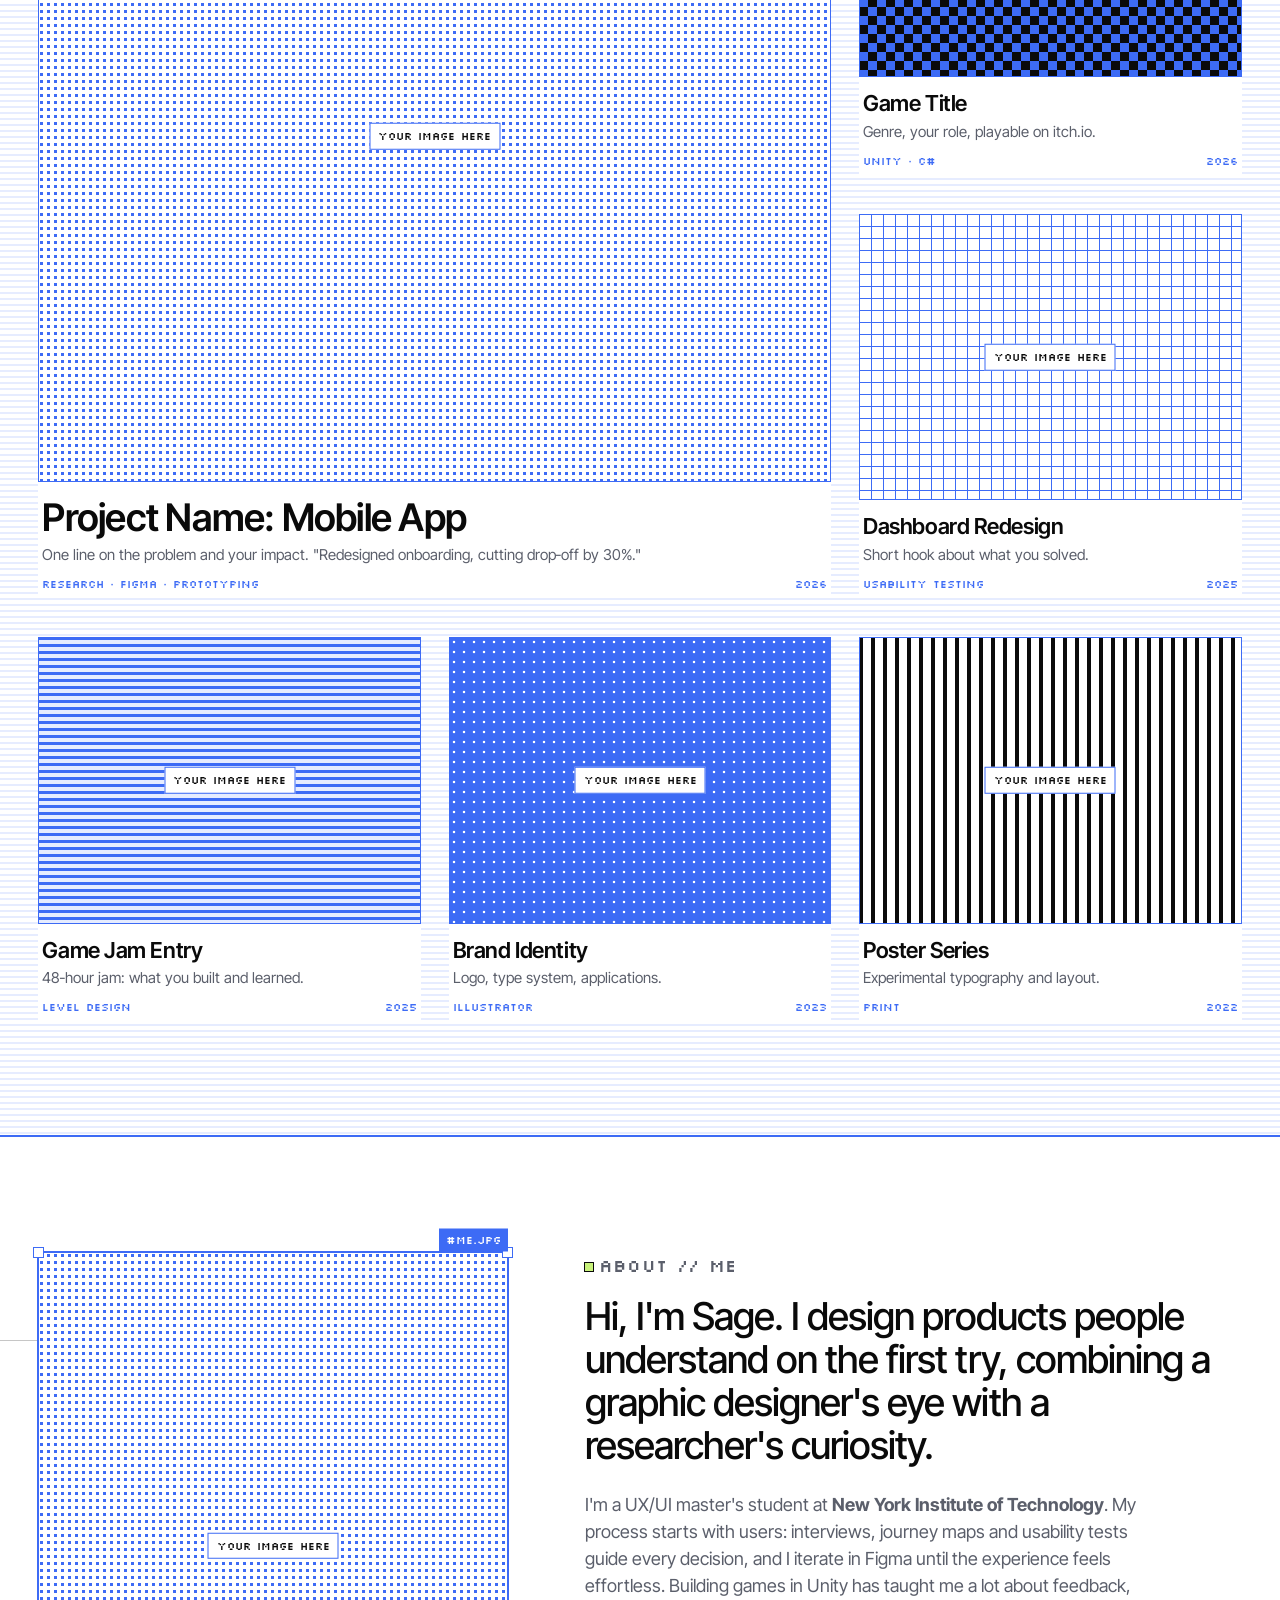
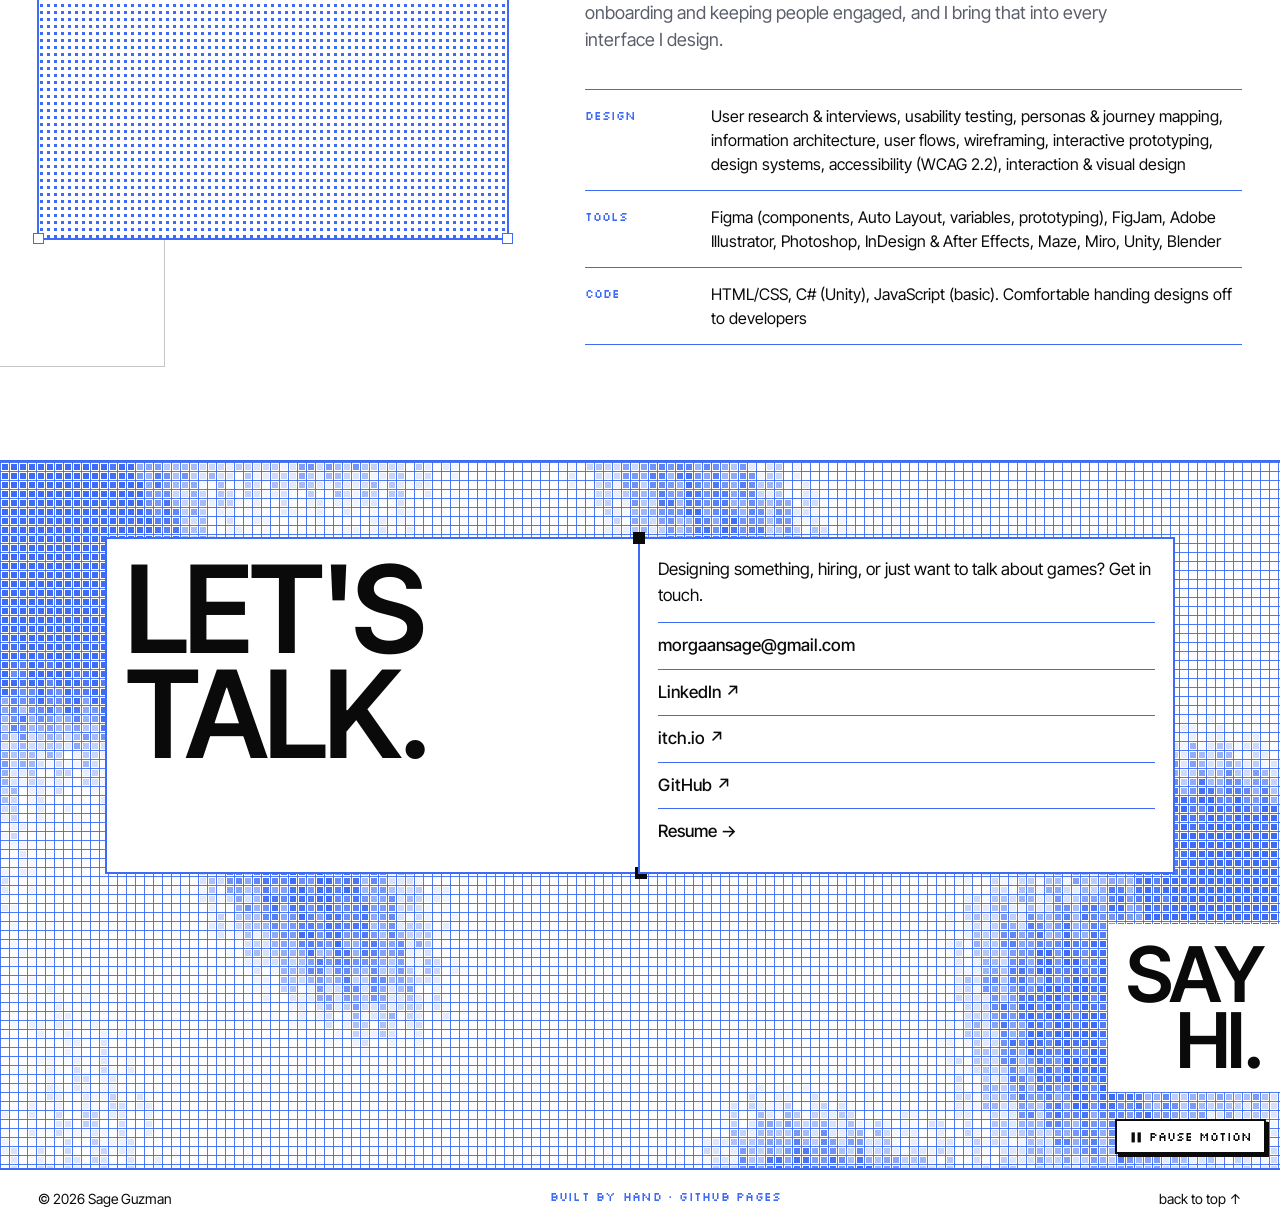
==== commit 8d3c83d1: "Update index.html" ====
--- a/index.html
+++ b/index.html
@@ -26,7 +26,7 @@
 
   <main>
     <!-- ========== HERO: pixel field with cut-out blocks ========== -->
-    <section class="hero field" data-field data-image="flower.png" data-image-box="0.58,0.0,0.42,0.78" data-image-align="center" aria-label="Introduction">
+    <section class="hero field" data-field aria-label="Introduction">
       <div class="block block--name corner-br">
         <h1 class="giant">SAGE<br />GUZMAN.</h1>
       </div>
@@ -164,7 +164,7 @@
     </section>
 
     <!-- ========== CONTACT ========== -->
-    <section id="contact" class="contact field" data-field data-image="blob.png" data-image-box="0,0,0.42,1" data-image-align="left">
+    <section id="contact" class="contact field" data-field>
       <div class="block block--contact corner-br">
         <h2 class="giant">LET'S<br />TALK.</h2>
       </div>
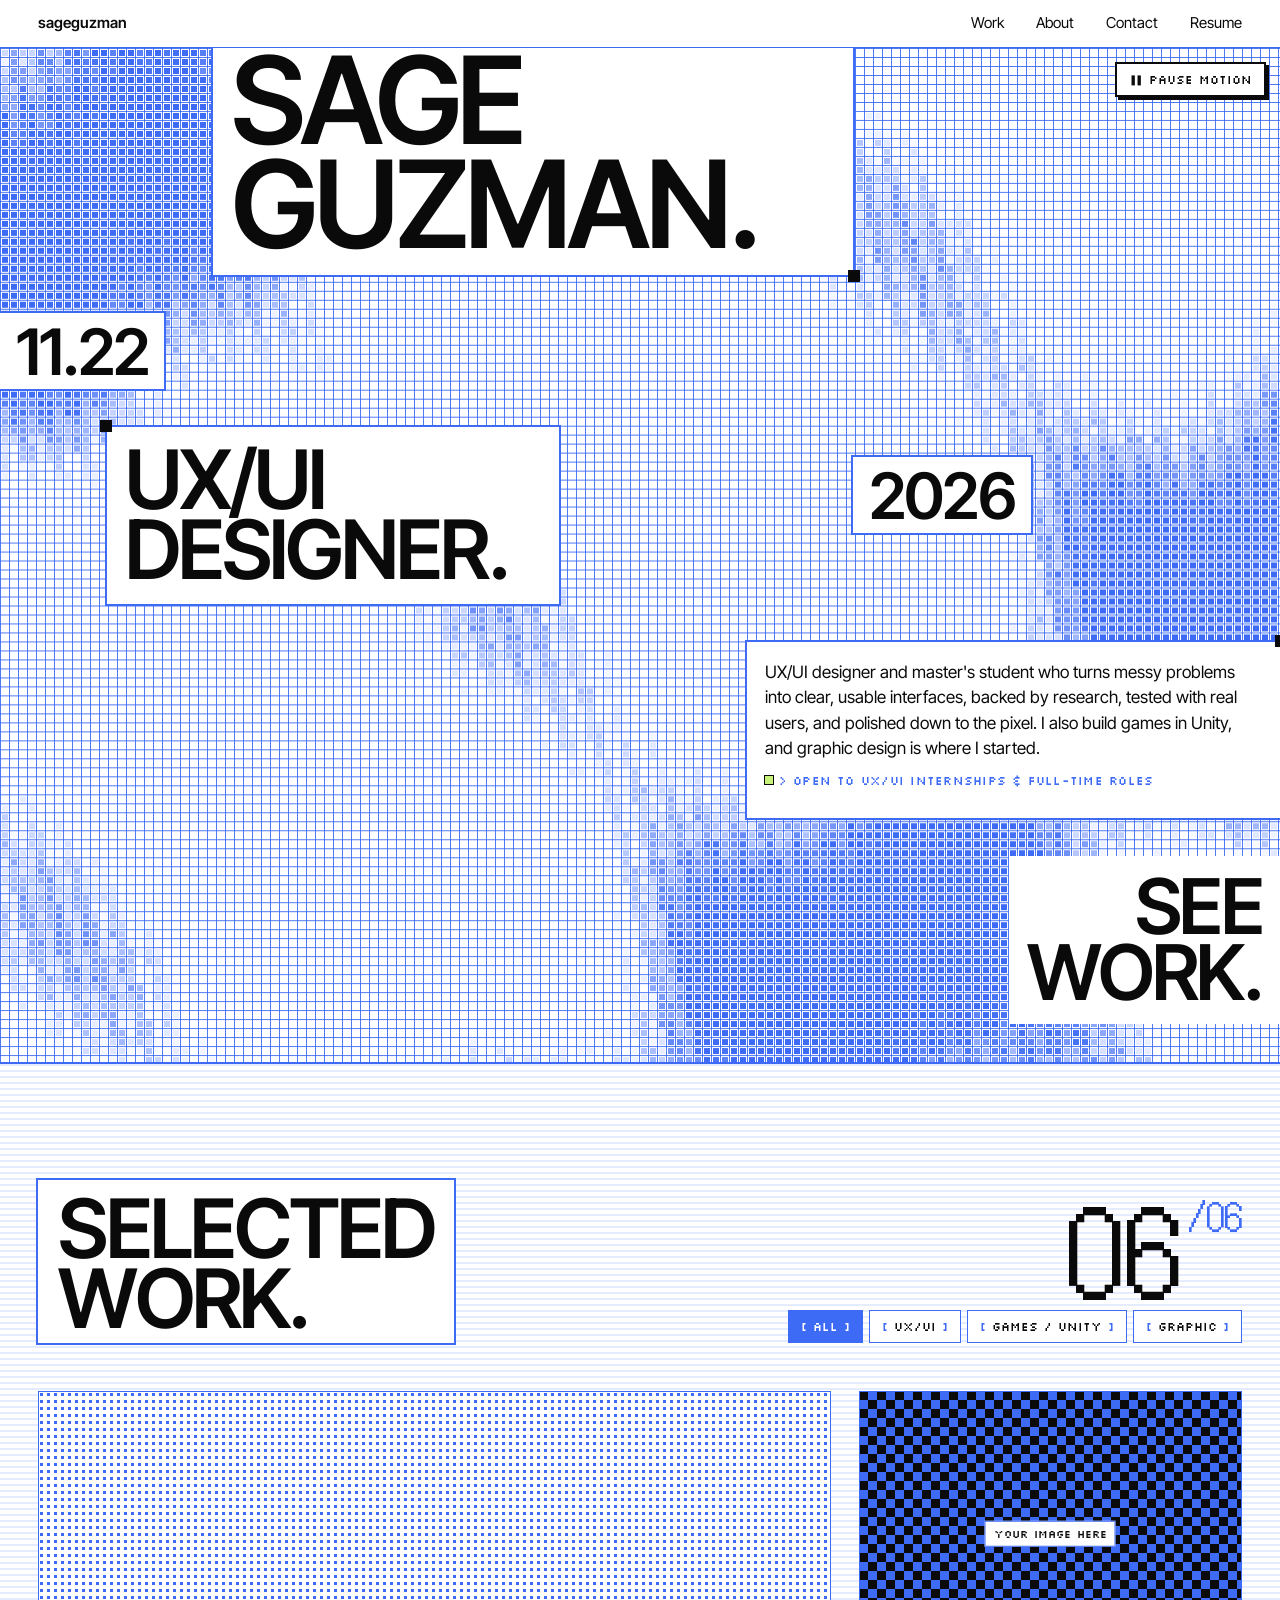
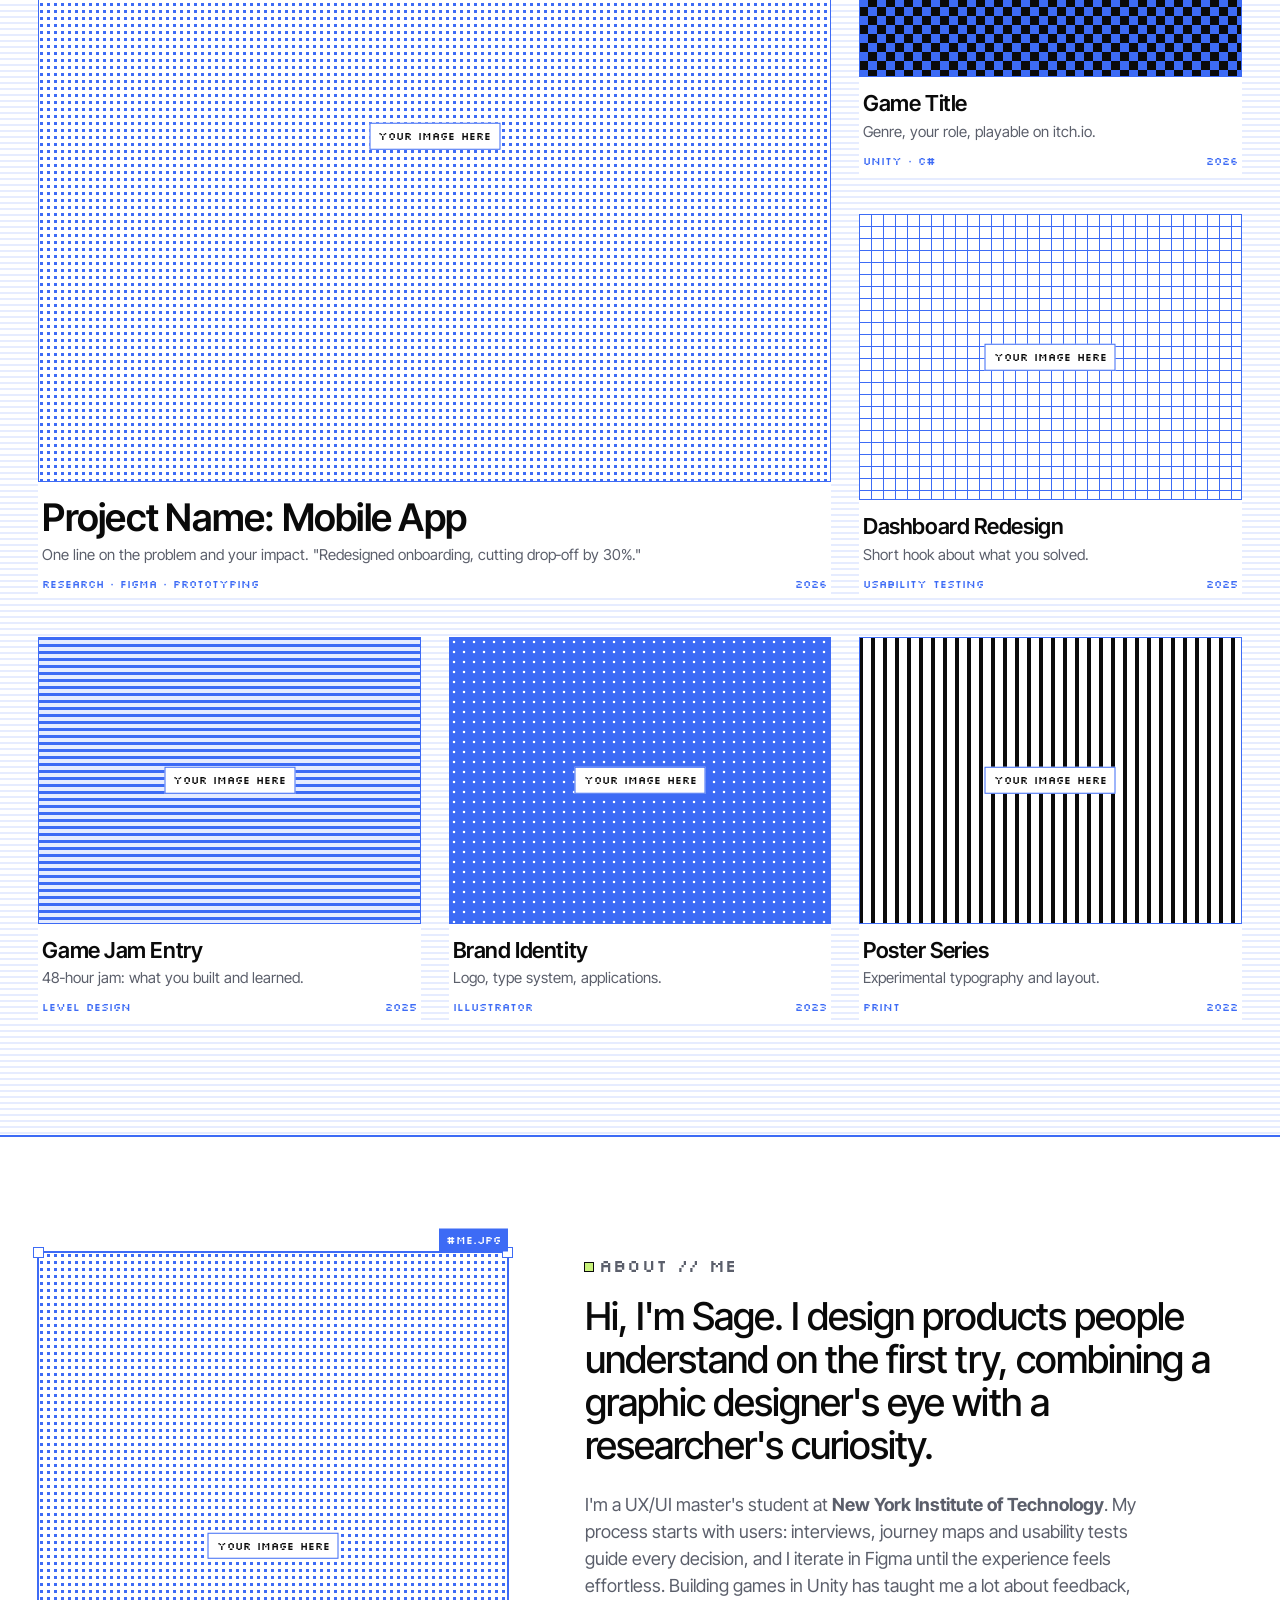
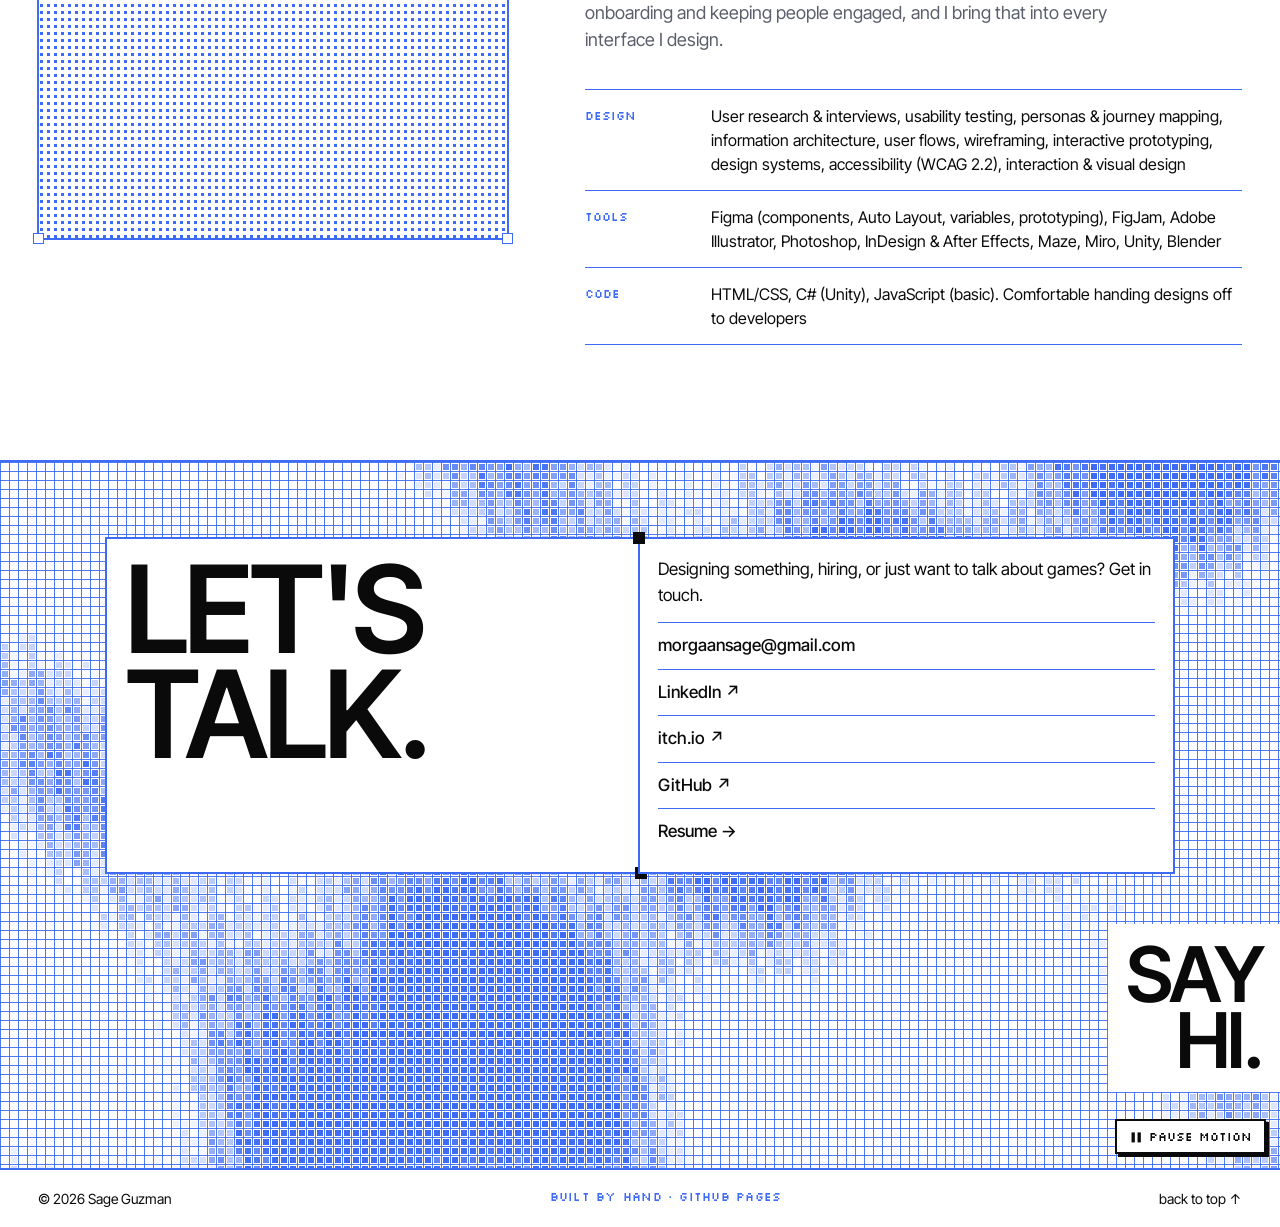
==== commit 9e493b21: "Update index.html" ====
--- a/index.html
+++ b/index.html
@@ -142,7 +142,7 @@
     <section id="about" class="about">
       <div class="wrap about__grid">
         <div class="about__photo">
-          <img class="deco deco--about" src="flower.png" alt="" aria-hidden="true" />
+          <span class="deco deco--about" aria-hidden="true"></span>
           <div class="sel sel--on"><span class="sel__tag">#ME.jpg</span>
             <!-- Replace with: <img src="me.jpg" alt="Sage Guzman"> -->
             <div class="ph ph--dither ph--tall"></div>
--- a/style.css
+++ b/style.css
@@ -419,3 +419,8 @@
 @media (max-width: 1320px) { .deco-rail { display: none; } }
 @media (max-width: 700px) { .deco--about { width: 60%; left: -10%; } }
 @media print { .deco, .deco-rail { display: none !important; } }
+
+/* Case study: flower in the white column under a step number */
+.step__side { position: relative; }
+.deco--step { position: relative; display: block; width: min(260px, 80%); margin-top: 28px; opacity: .85; }
+@media (max-width: 700px) { .deco--step { display: none; } }
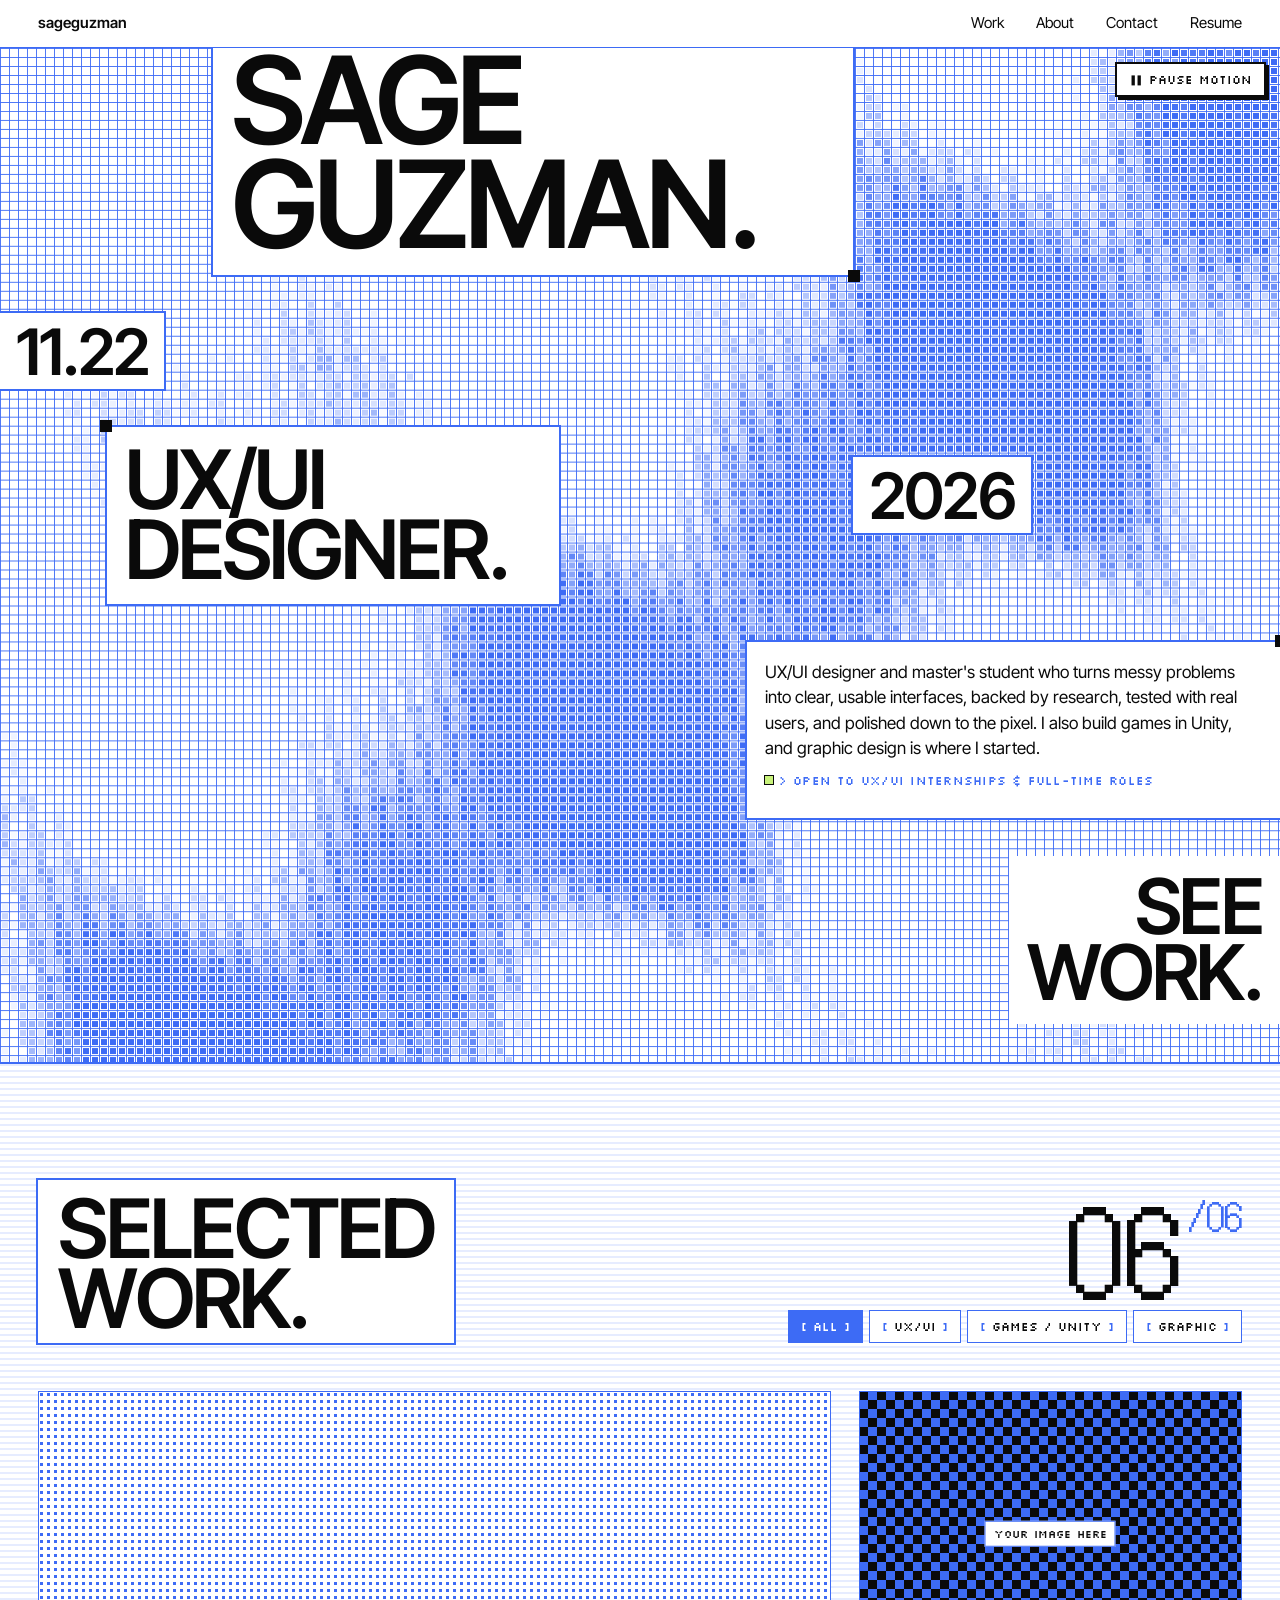
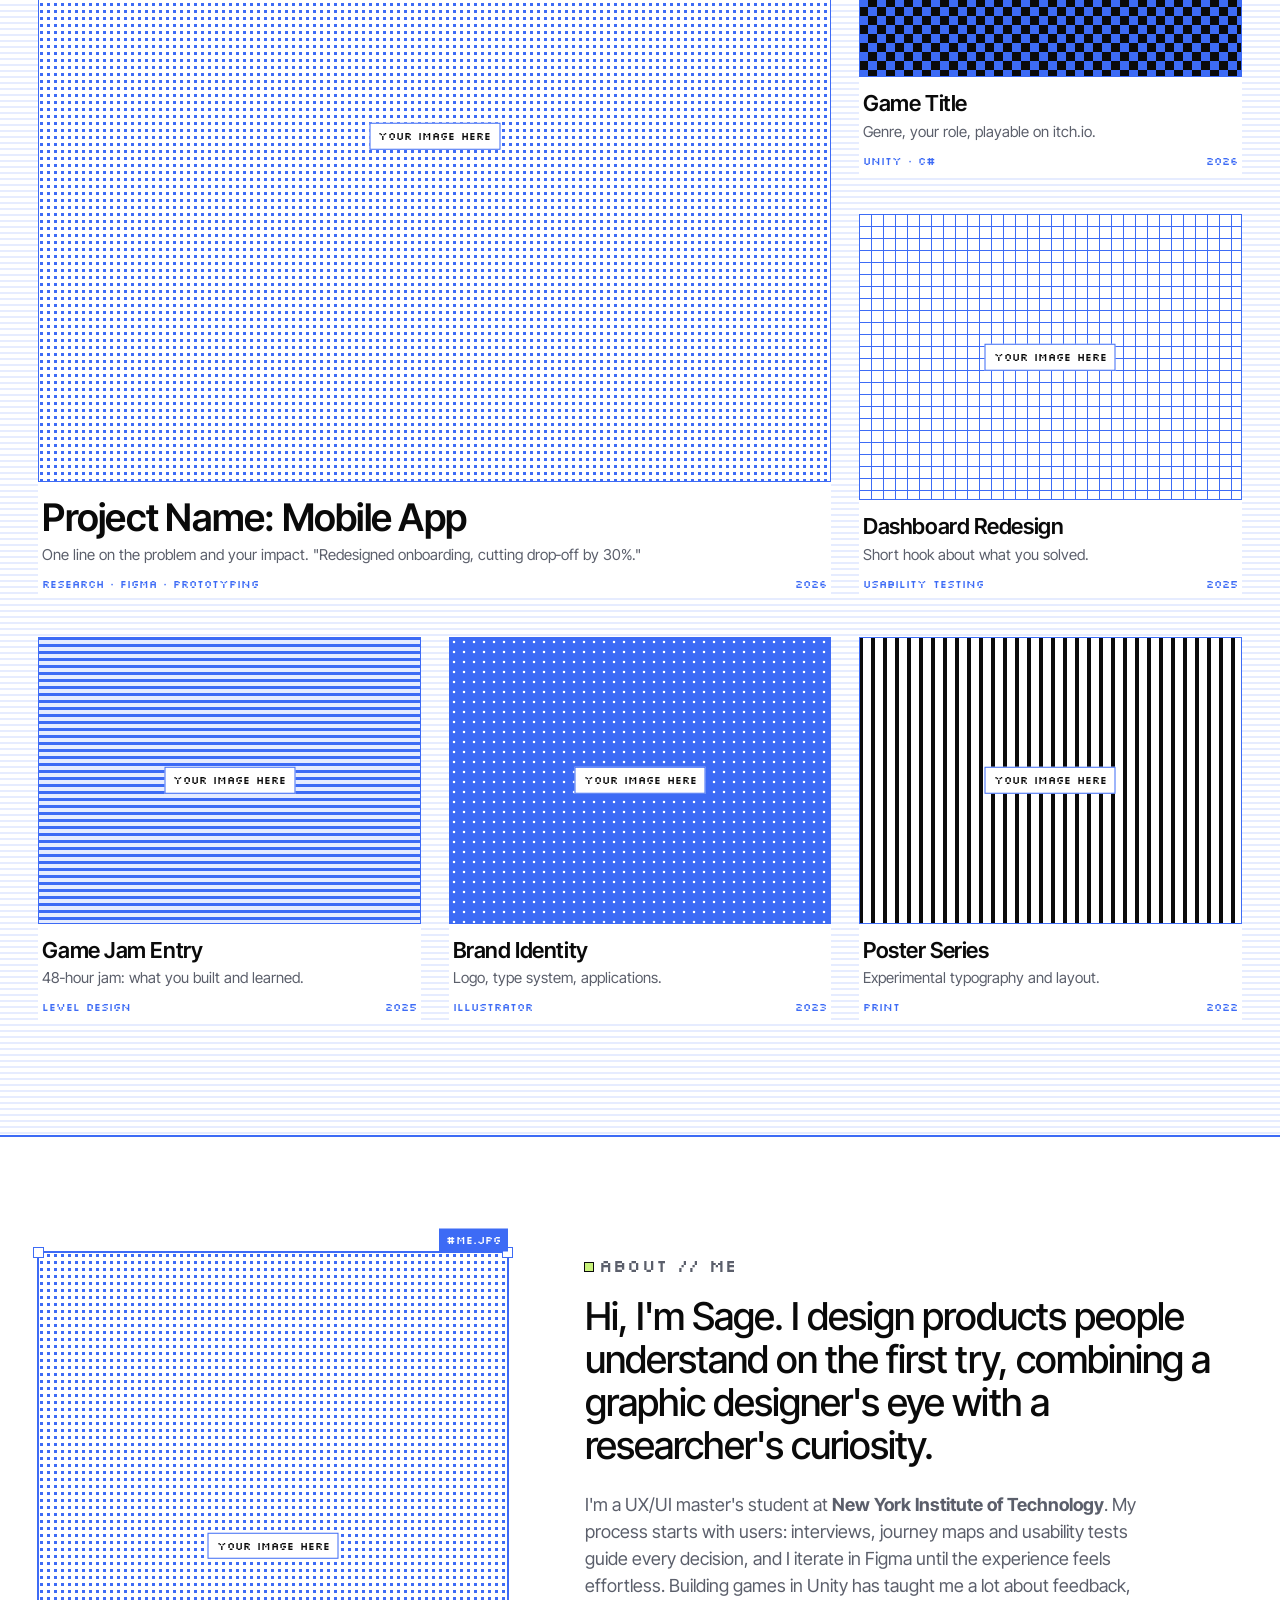
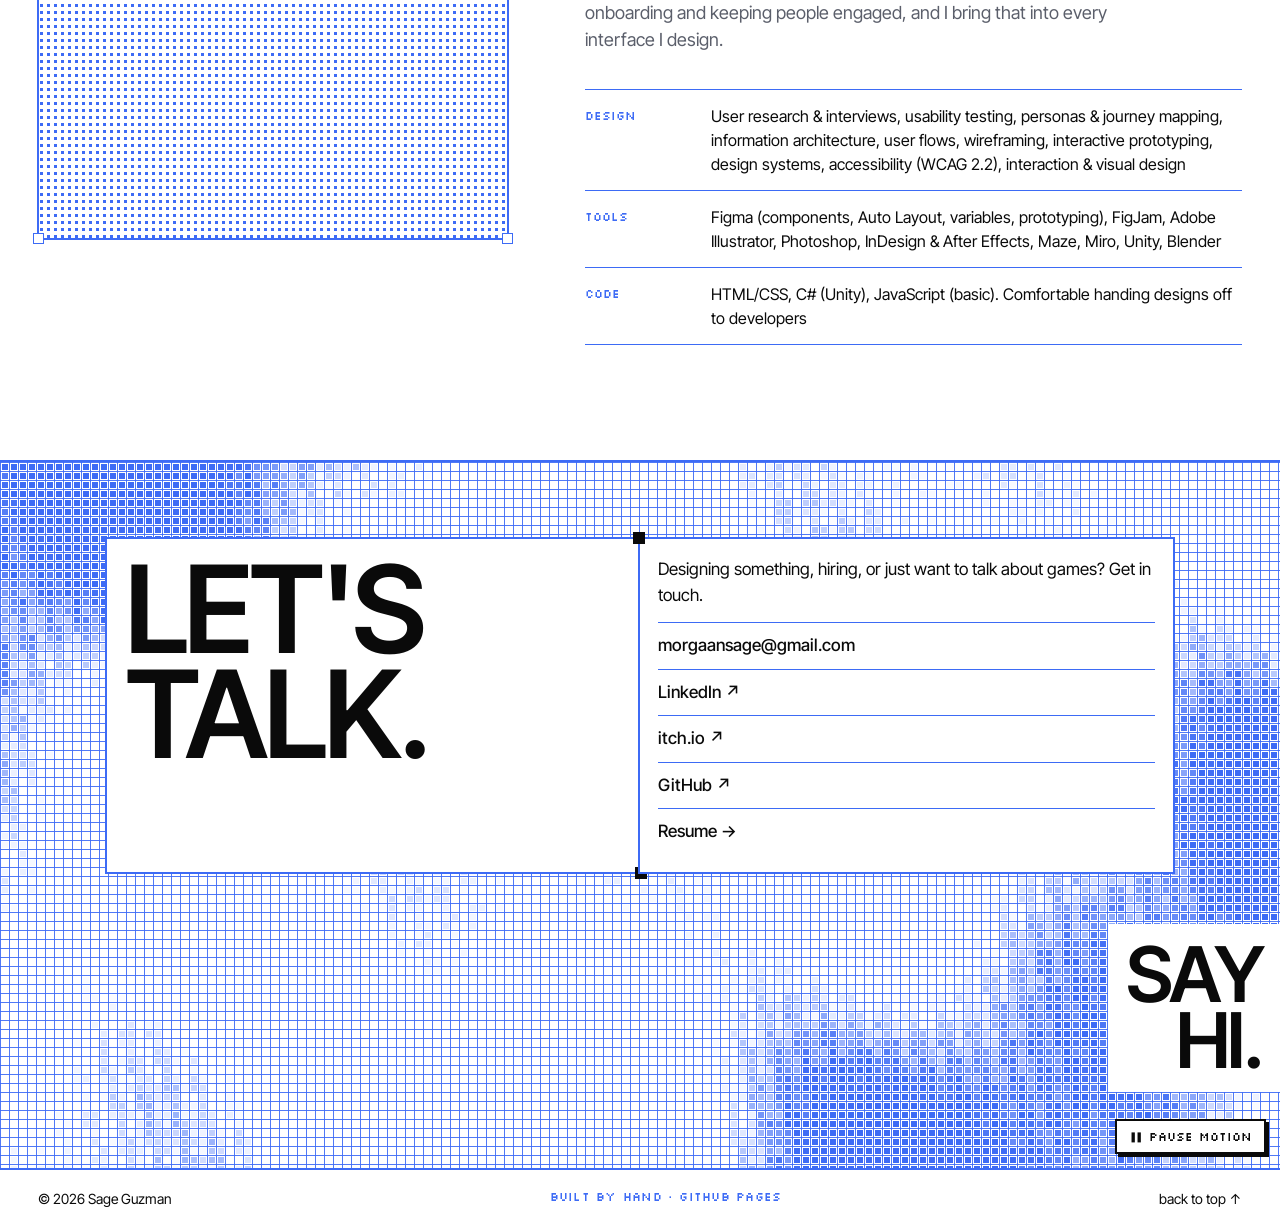
==== commit 77247007: "Update index.html" ====
--- a/index.html
+++ b/index.html
@@ -8,7 +8,7 @@
   <link rel="preconnect" href="https://fonts.googleapis.com" />
   <link rel="preconnect" href="https://fonts.gstatic.com" crossorigin />
   <link href="https://fonts.googleapis.com/css2?family=Inter+Tight:wght@400;500;600;700&family=Silkscreen&family=DotGothic16&display=swap" rel="stylesheet" />
-  <link rel="stylesheet" href="style.css" />
+  <link rel="stylesheet" href="style.css?v=5" />
 </head>
 <body>
   <a class="skip" href="#work">Skip to work</a>
@@ -140,9 +140,10 @@
 
     <!-- ========== ABOUT ========== -->
     <section id="about" class="about">
+      <span class="deco deco--flower d-about-flower" aria-hidden="true"></span>
+      <span class="deco deco--blob d-about-blob" aria-hidden="true"></span>
       <div class="wrap about__grid">
         <div class="about__photo">
-          <span class="deco deco--about" aria-hidden="true"></span>
           <div class="sel sel--on"><span class="sel__tag">#ME.jpg</span>
             <!-- Replace with: <img src="me.jpg" alt="Sage Guzman"> -->
             <div class="ph ph--dither ph--tall"></div>
@@ -188,6 +189,6 @@
     <a href="#">back to top ↑</a>
   </footer>
 
-  <script src="main.js"></script>
+  <script src="main.js?v=4"></script>
 </body>
 </html>
--- a/style.css
+++ b/style.css
@@ -424,3 +424,7 @@
 .step__side { position: relative; }
 .deco--step { position: relative; display: block; width: min(260px, 80%); margin-top: 28px; opacity: .85; }
 @media (max-width: 700px) { .deco--step { display: none; } }
+
+/* The flower artwork is embedded right here, so no separate image file is needed */
+.deco { display: block; aspect-ratio: 300 / 425; height: auto;
+  background: url("[data-uri]") center / contain no-repeat; }
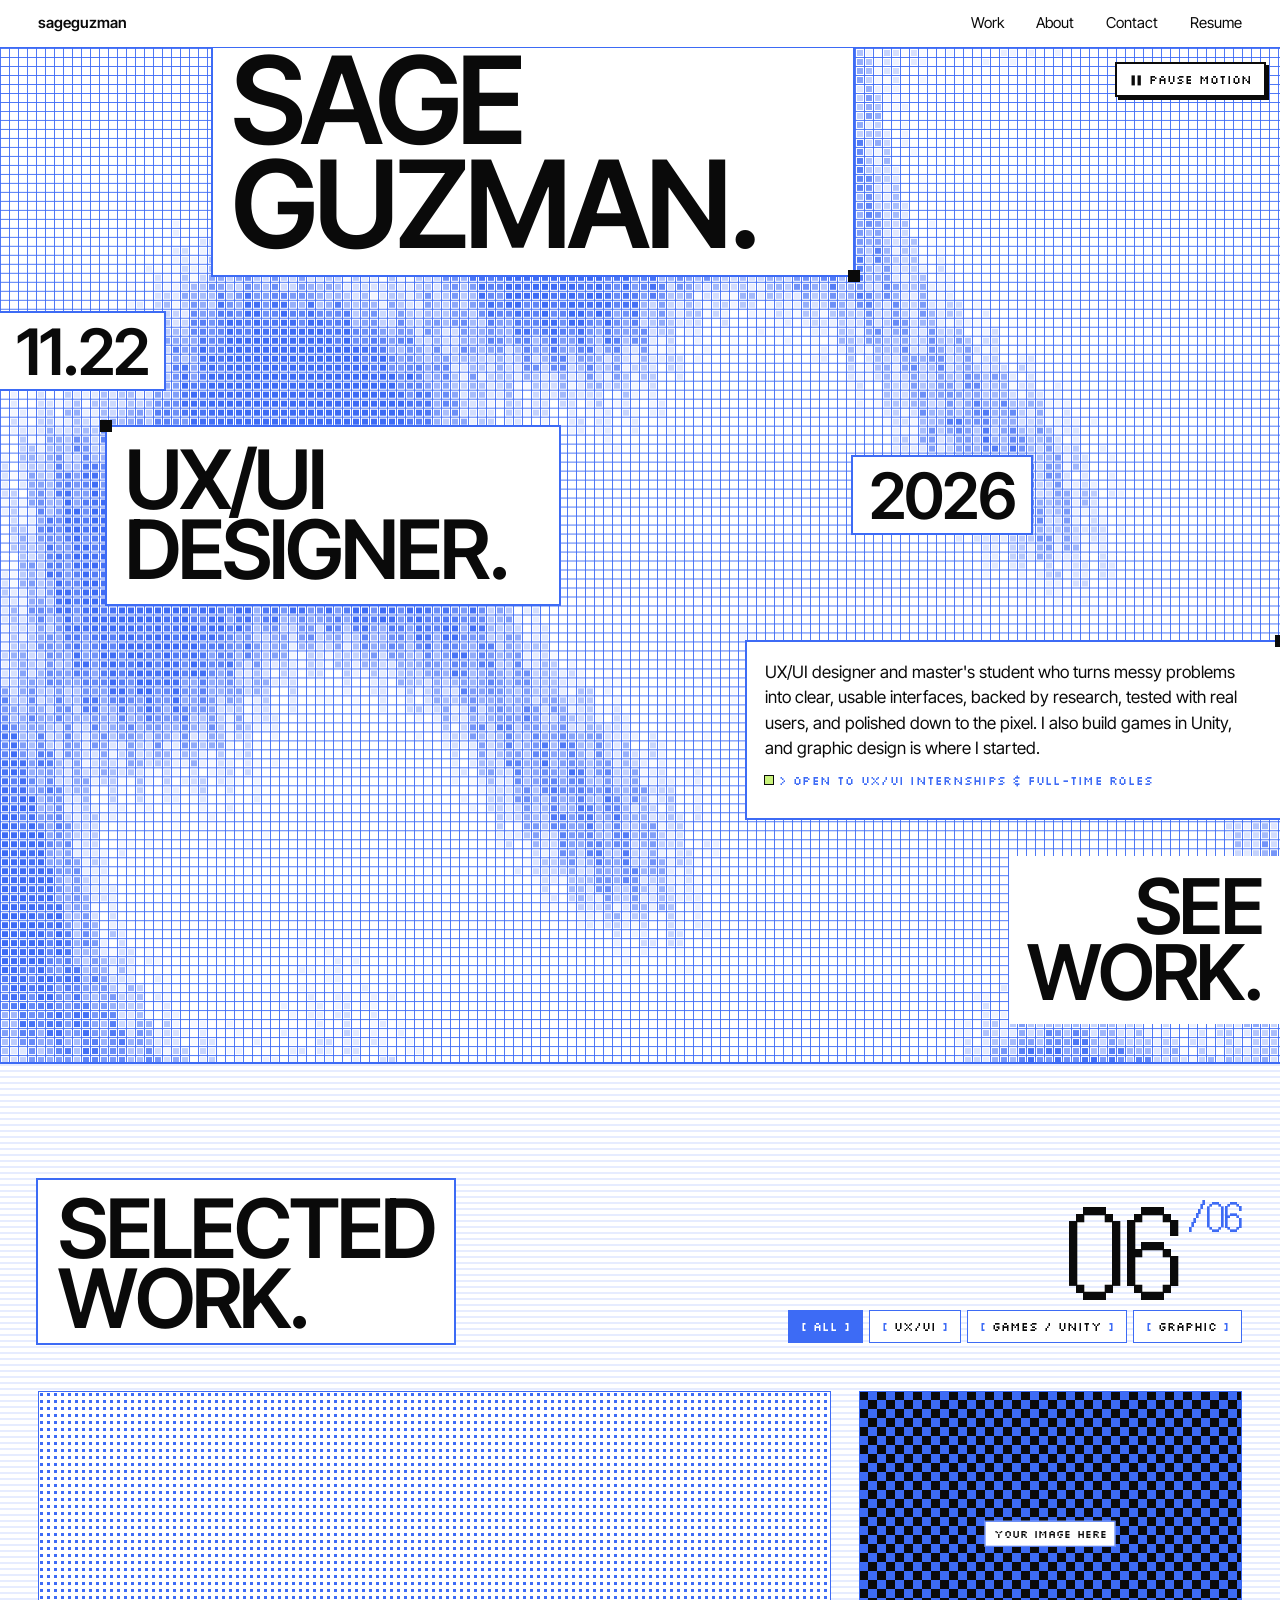
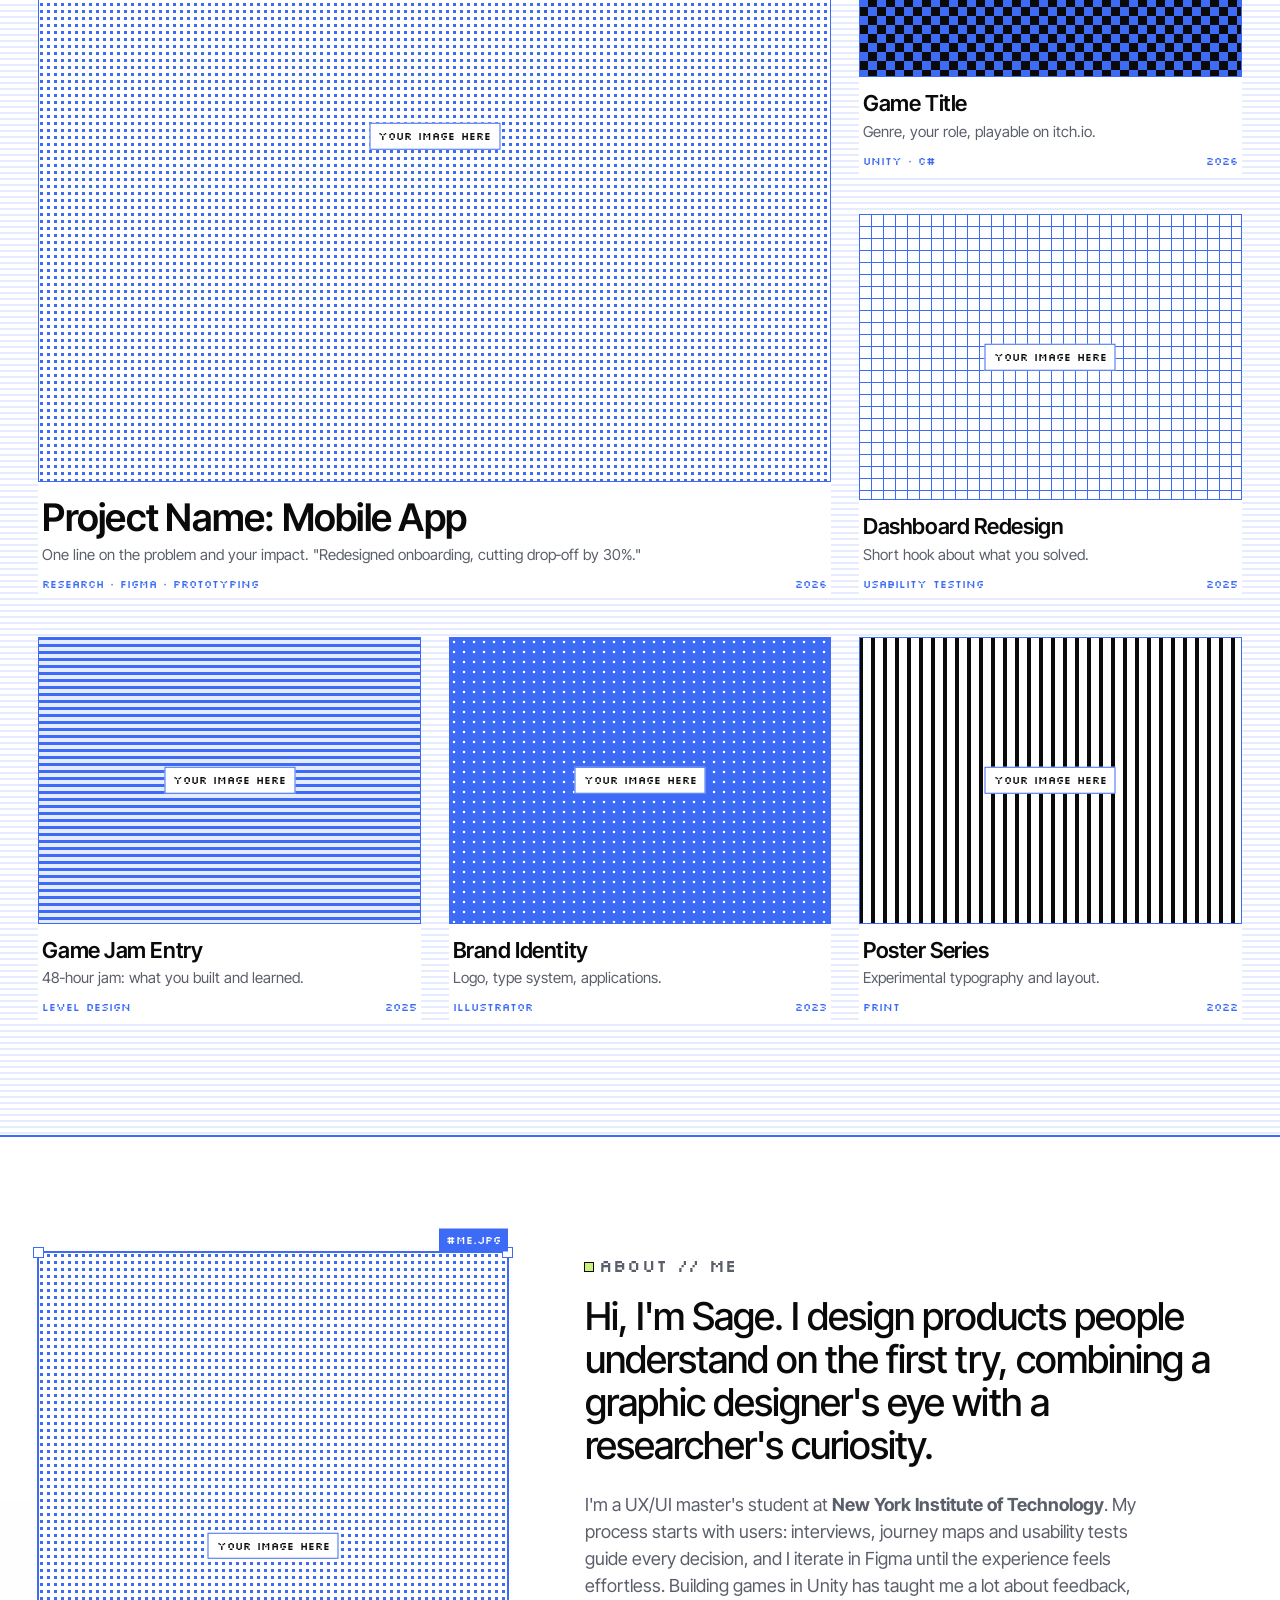
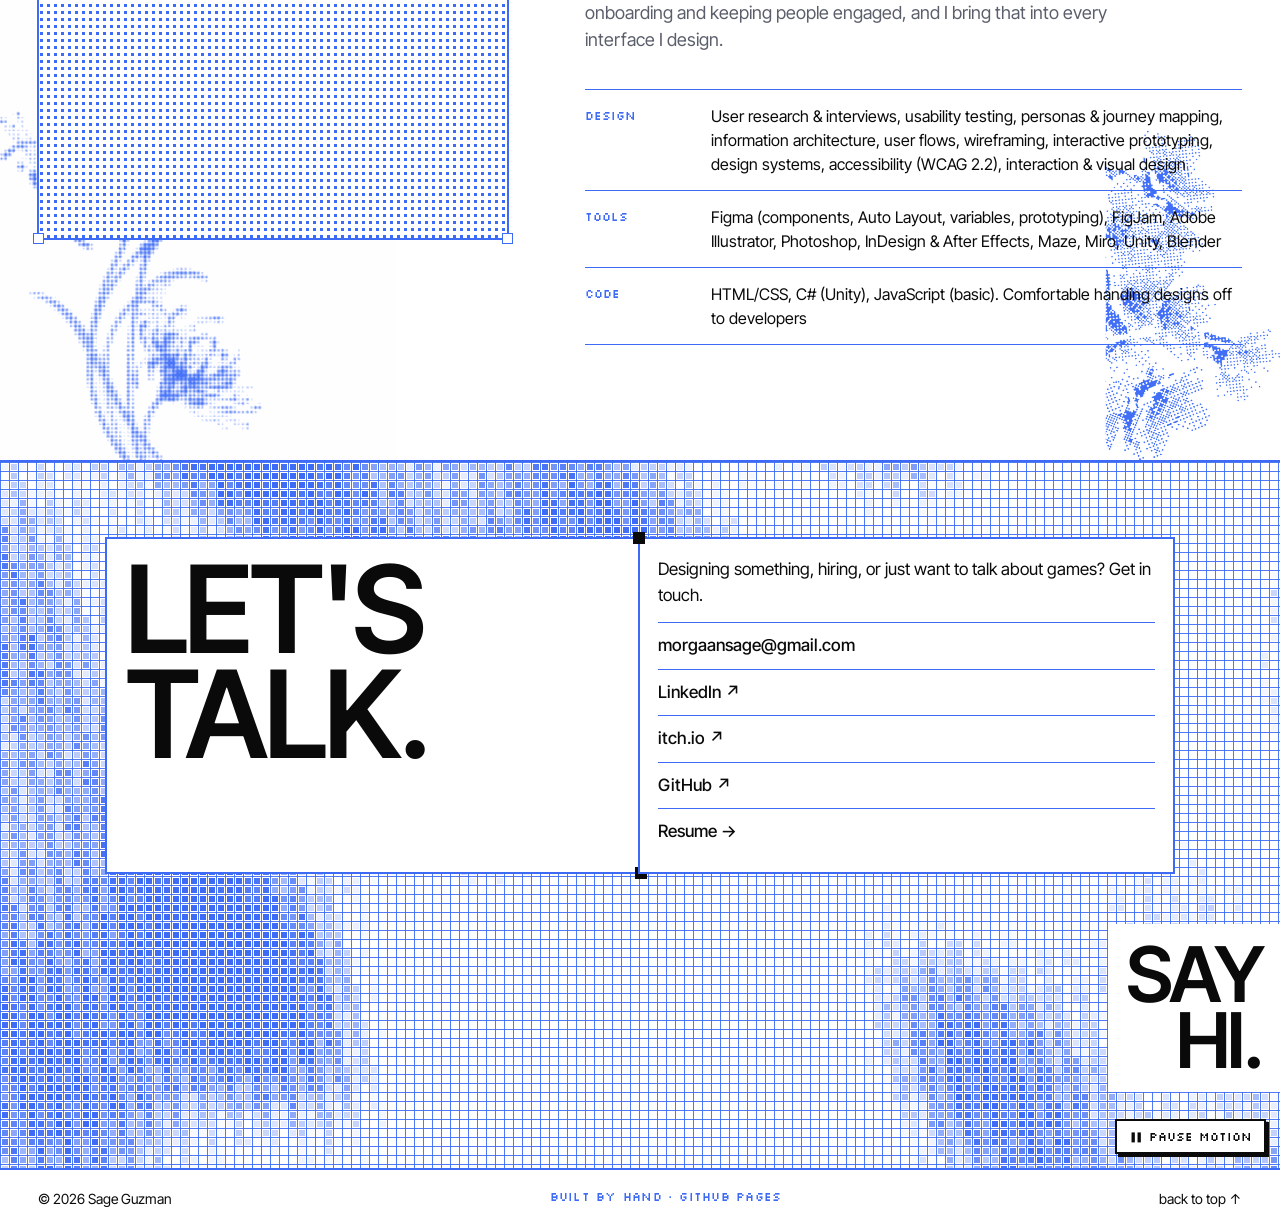
==== commit bfea7f1f: "Update index.html" ====
--- a/index.html
+++ b/index.html
@@ -8,7 +8,7 @@
   <link rel="preconnect" href="https://fonts.googleapis.com" />
   <link rel="preconnect" href="https://fonts.gstatic.com" crossorigin />
   <link href="https://fonts.googleapis.com/css2?family=Inter+Tight:wght@400;500;600;700&family=Silkscreen&family=DotGothic16&display=swap" rel="stylesheet" />
-  <link rel="stylesheet" href="style.css?v=5" />
+  <link rel="stylesheet" href="style.css?v=6" />
 </head>
 <body>
   <a class="skip" href="#work">Skip to work</a>
--- a/style.css
+++ b/style.css
@@ -399,32 +399,47 @@
 @media print { .halftone { display: none; } }
 
 /* =========================================================
-   HALFTONE DECORATIONS in white space (never behind body text)
-   ========================================================= */
-.deco { position: absolute; pointer-events: none; user-select: none; z-index: 0; animation: deco-float 9s ease-in-out infinite; }
-@keyframes deco-float { 0%, 100% { transform: translateY(0) rotate(0deg); } 50% { transform: translateY(-12px) rotate(1.5deg); } }
+   HALFTONE PLANTS — your two images, rooted to the bottom line of
+   their section, swaying gently. Only on white, never on the grid.
+   ========================================================= */
+.deco {
+  position: absolute; bottom: 0; z-index: 0; pointer-events: none; user-select: none;
+  background: center bottom / contain no-repeat;
+  transform-origin: 50% 100%;                 /* sway from the base, like a plant */
+  animation: deco-sway var(--dur, 7s) ease-in-out var(--delay, 0s) infinite alternate;
+}
+.deco--flower { aspect-ratio: 339 / 480; background-image: url("[data-uri]"); }
+.deco--blob   { aspect-ratio: 330 / 617; background-image: url("[data-uri]"); }
+@keyframes deco-sway {
+  from { transform: scaleX(var(--flip, 1)) rotate(calc(var(--sway, 1.6deg) * -1)); }
+  to   { transform: scaleX(var(--flip, 1)) rotate(var(--sway, 1.6deg)); }
+}
 html.motion-off .deco { animation-play-state: paused; }
 
-/* About: flower peeking out from behind the photo */
-.about__photo { position: relative; }
-.about__photo .sel { z-index: 1; background: #fff; }
-.deco--about { width: 70%; left: -22%; bottom: -14%; opacity: .9; }
-
-/* Resume + case study: art in the empty page margin, stays in view while scrolling */
-main { position: relative; }
-.deco-rail { position: absolute; left: 0; top: 0; bottom: 0; width: 0; pointer-events: none; }
-.deco-rail--right { left: auto; right: 0; }
-.deco--rail { position: sticky; top: 90px; width: 300px; opacity: .45; margin-left: -130px; }
-.deco-rail--right .deco--rail { width: 260px; margin-left: -150px; }
-@media (max-width: 1320px) { .deco-rail { display: none; } }
-@media (max-width: 700px) { .deco--about { width: 60%; left: -10%; } }
-@media print { .deco, .deco-rail { display: none !important; } }
-
-/* Case study: flower in the white column under a step number */
-.step__side { position: relative; }
-.deco--step { position: relative; display: block; width: min(260px, 80%); margin-top: 28px; opacity: .85; }
-@media (max-width: 700px) { .deco--step { display: none; } }
-
-/* The flower artwork is embedded right here, so no separate image file is needed */
-.deco { display: block; aspect-ratio: 300 / 425; height: auto;
-  background: url("[data-uri]") center / contain no-repeat; }
+/* Home · About: tall flower growing up behind the photo, small blob at the far right edge */
+.about { position: relative; overflow: hidden; }
+.about__grid { position: relative; z-index: 1; }
+.about__photo .sel { background: #fff; }
+.d-about-flower { height: min(78%, 560px); left: max(0px, calc(50% - 720px)); --dur: 7s; }
+.d-about-blob   { height: min(46%, 330px); right: 0; --flip: -1; transform-origin: 50% 100%; --dur: 9s; --delay: -3s; --sway: 1deg; }
+
+/* Resume: blob rising from the bottom-left margin, mirrored flower on the right */
+.rz-shell { position: relative; }
+.rz-shell > .wrap { position: relative; z-index: 1; }
+.d-rz-blob   { height: 360px; left: 0; transform-origin: 0% 100%; --dur: 8s; --sway: 1deg; }
+.d-rz-flower { height: 360px; right: -90px; --flip: -1; --dur: 6.5s; --delay: -2s; }
+
+/* Case study: blob under "03 Process", mirrored flower under "05 Outcome" */
+.step__side { position: relative; min-height: 100%; }
+.d-cs-blob   { bottom: -48px; height: min(calc(100% - 140px), 380px); left: calc(-1 * (max(0px, (100vw - 1320px) / 2) + var(--pad))); --flip: 1; transform-origin: 0% 100%; --dur: 9s; --sway: 1deg; }
+.d-cs-flower { bottom: -48px; height: min(calc(100% - 130px), 400px); left: 12%; --flip: -1; --dur: 7.5s; --delay: -4s; }
+.step { align-items: stretch; }
+.step:has(.d-cs-flower) { min-height: 520px; }
+
+@media (max-width: 1240px) { .d-rz-blob, .d-rz-flower, .d-about-blob { display: none; } }
+@media (max-width: 700px) {
+  .d-about-flower { display: none; }
+  .d-cs-blob, .d-cs-flower { display: none; }
+}
+@media (prefers-reduced-motion: reduce) { .deco { animation: none; transform: scaleX(var(--flip, 1)); } }
+@media print { .deco { display: none !important; } }
